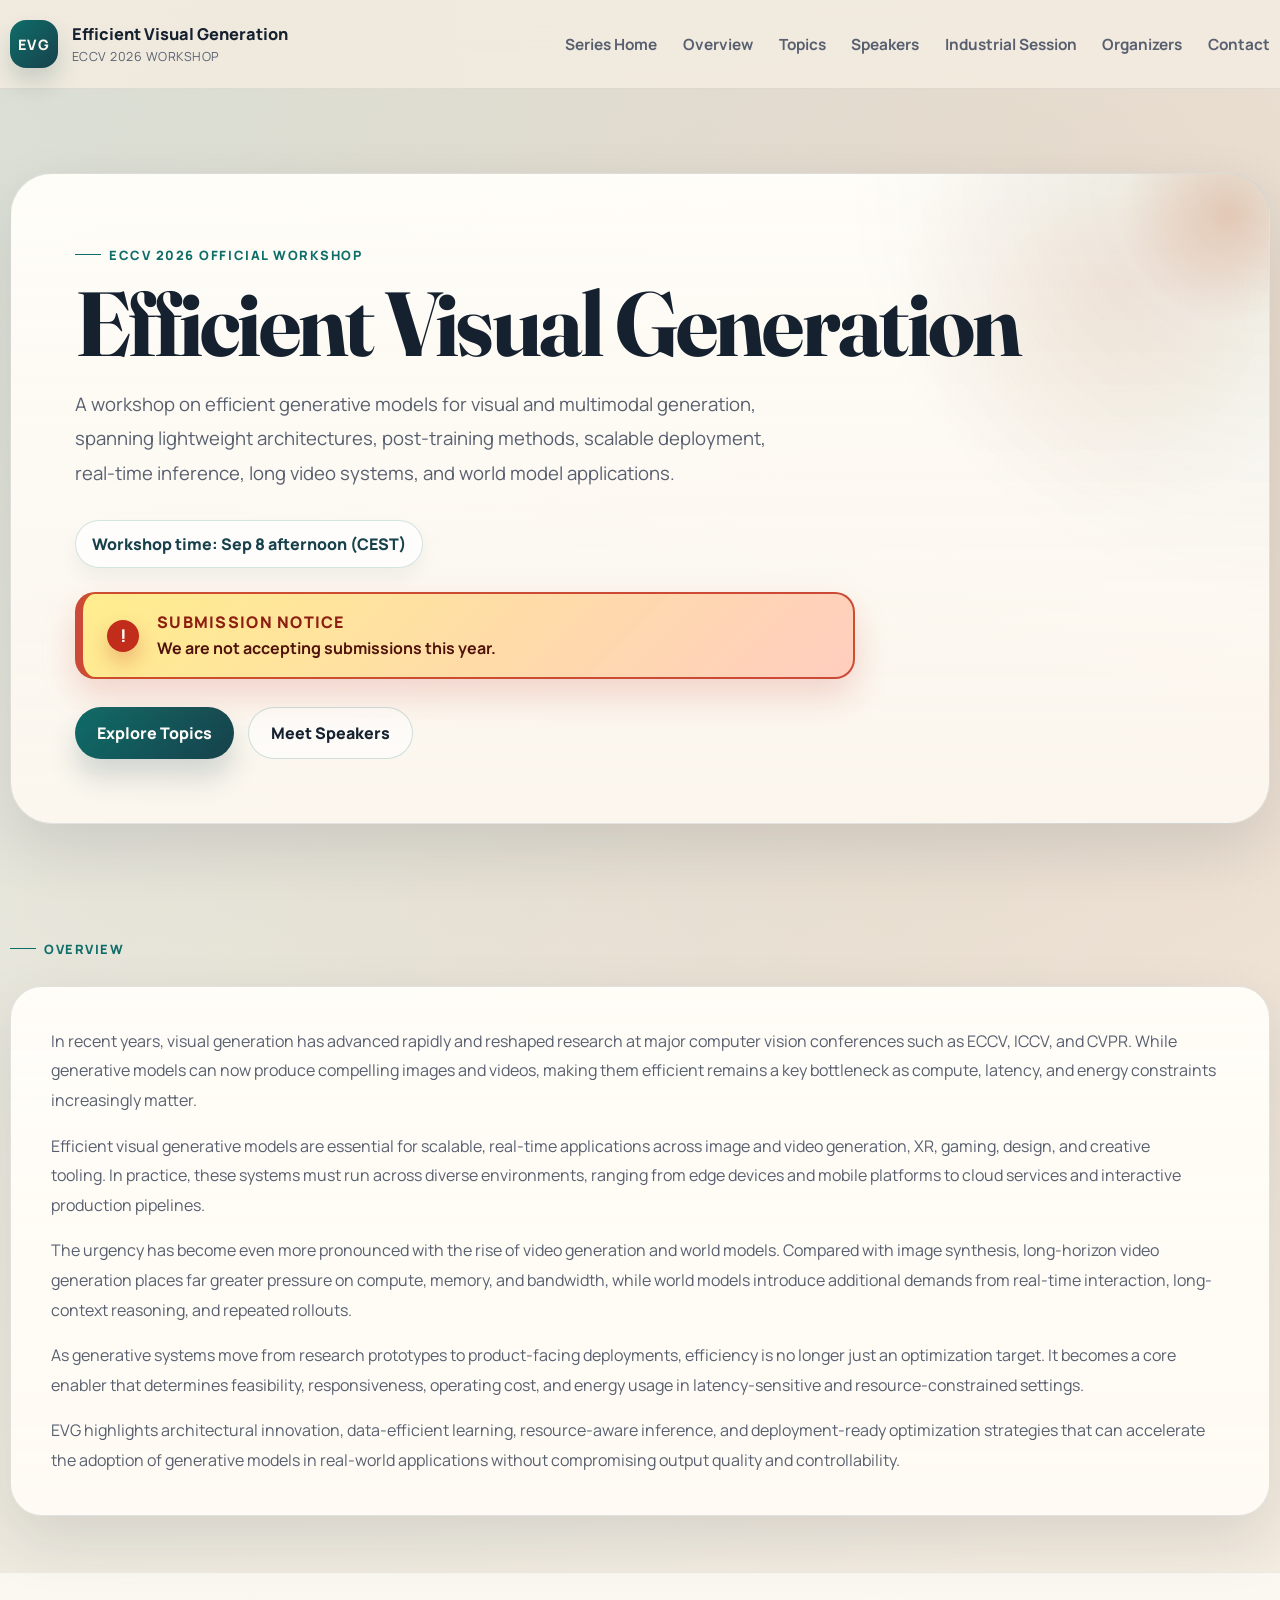
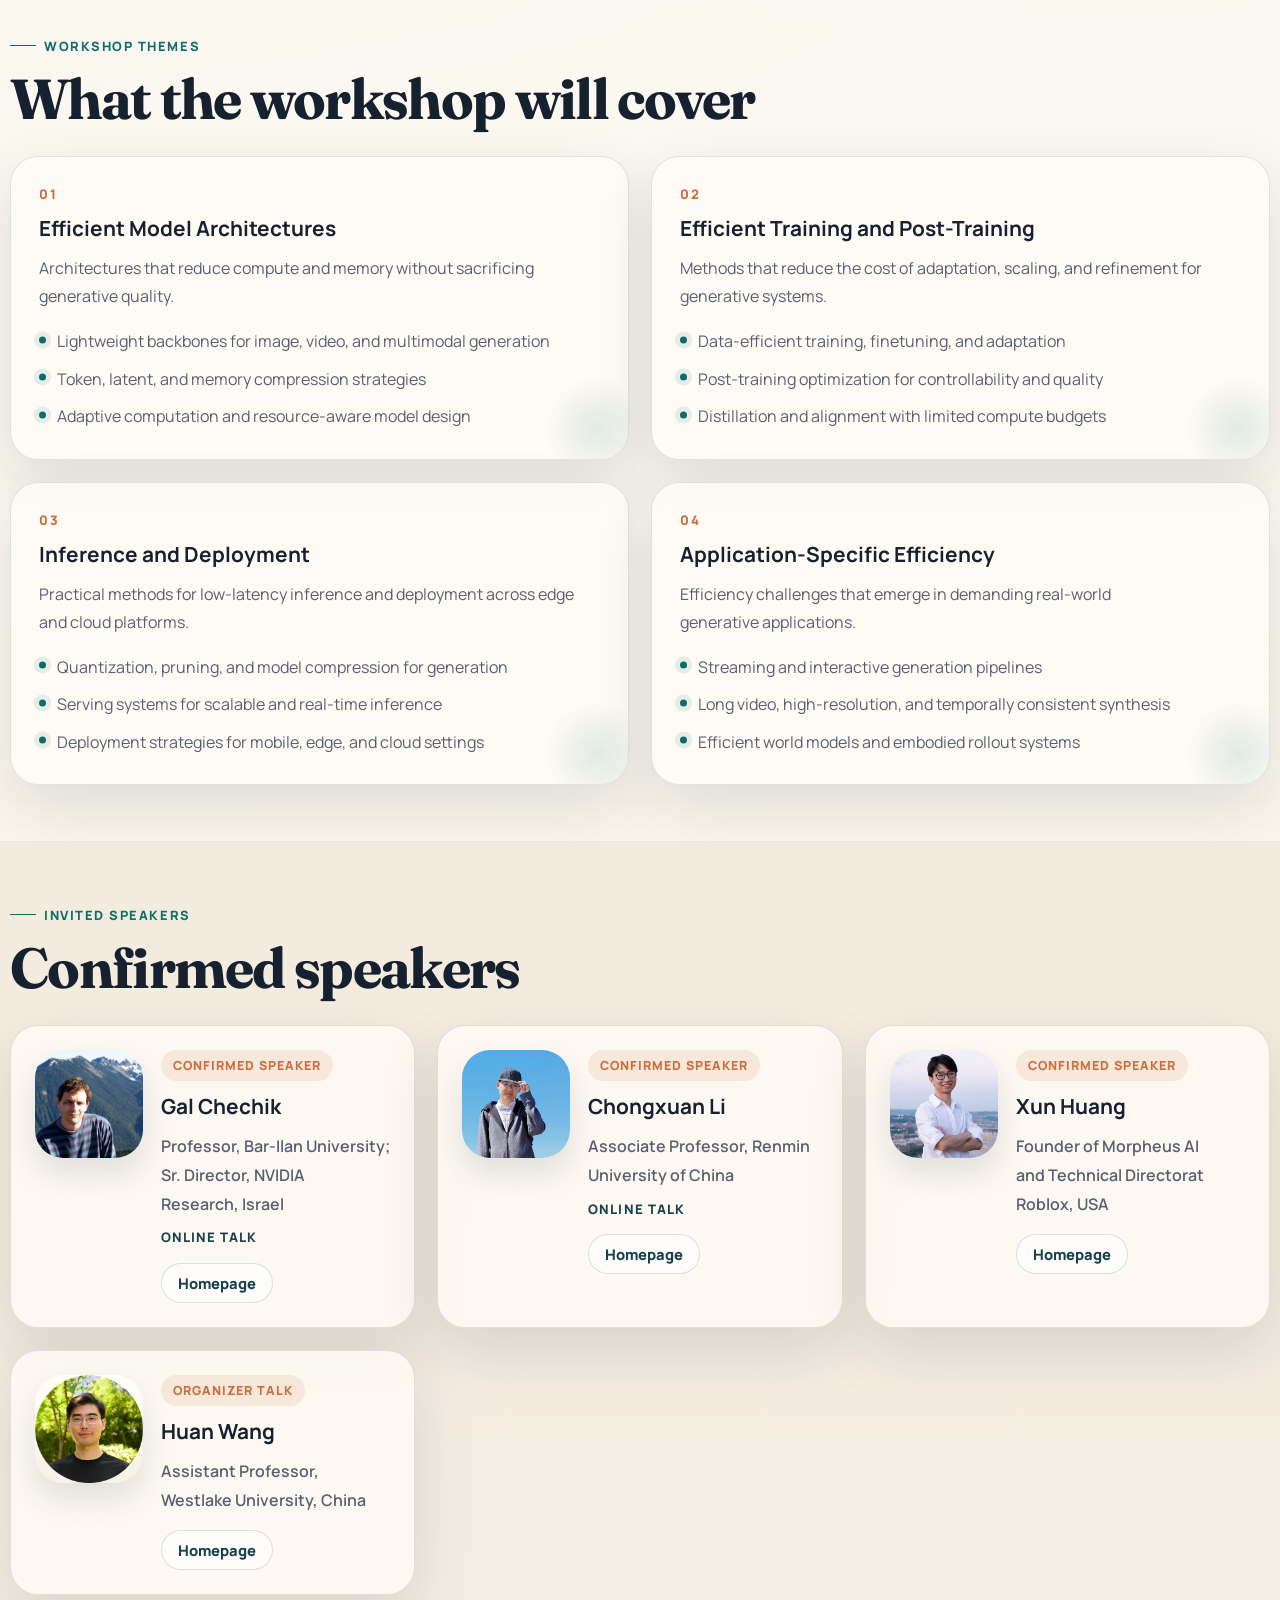
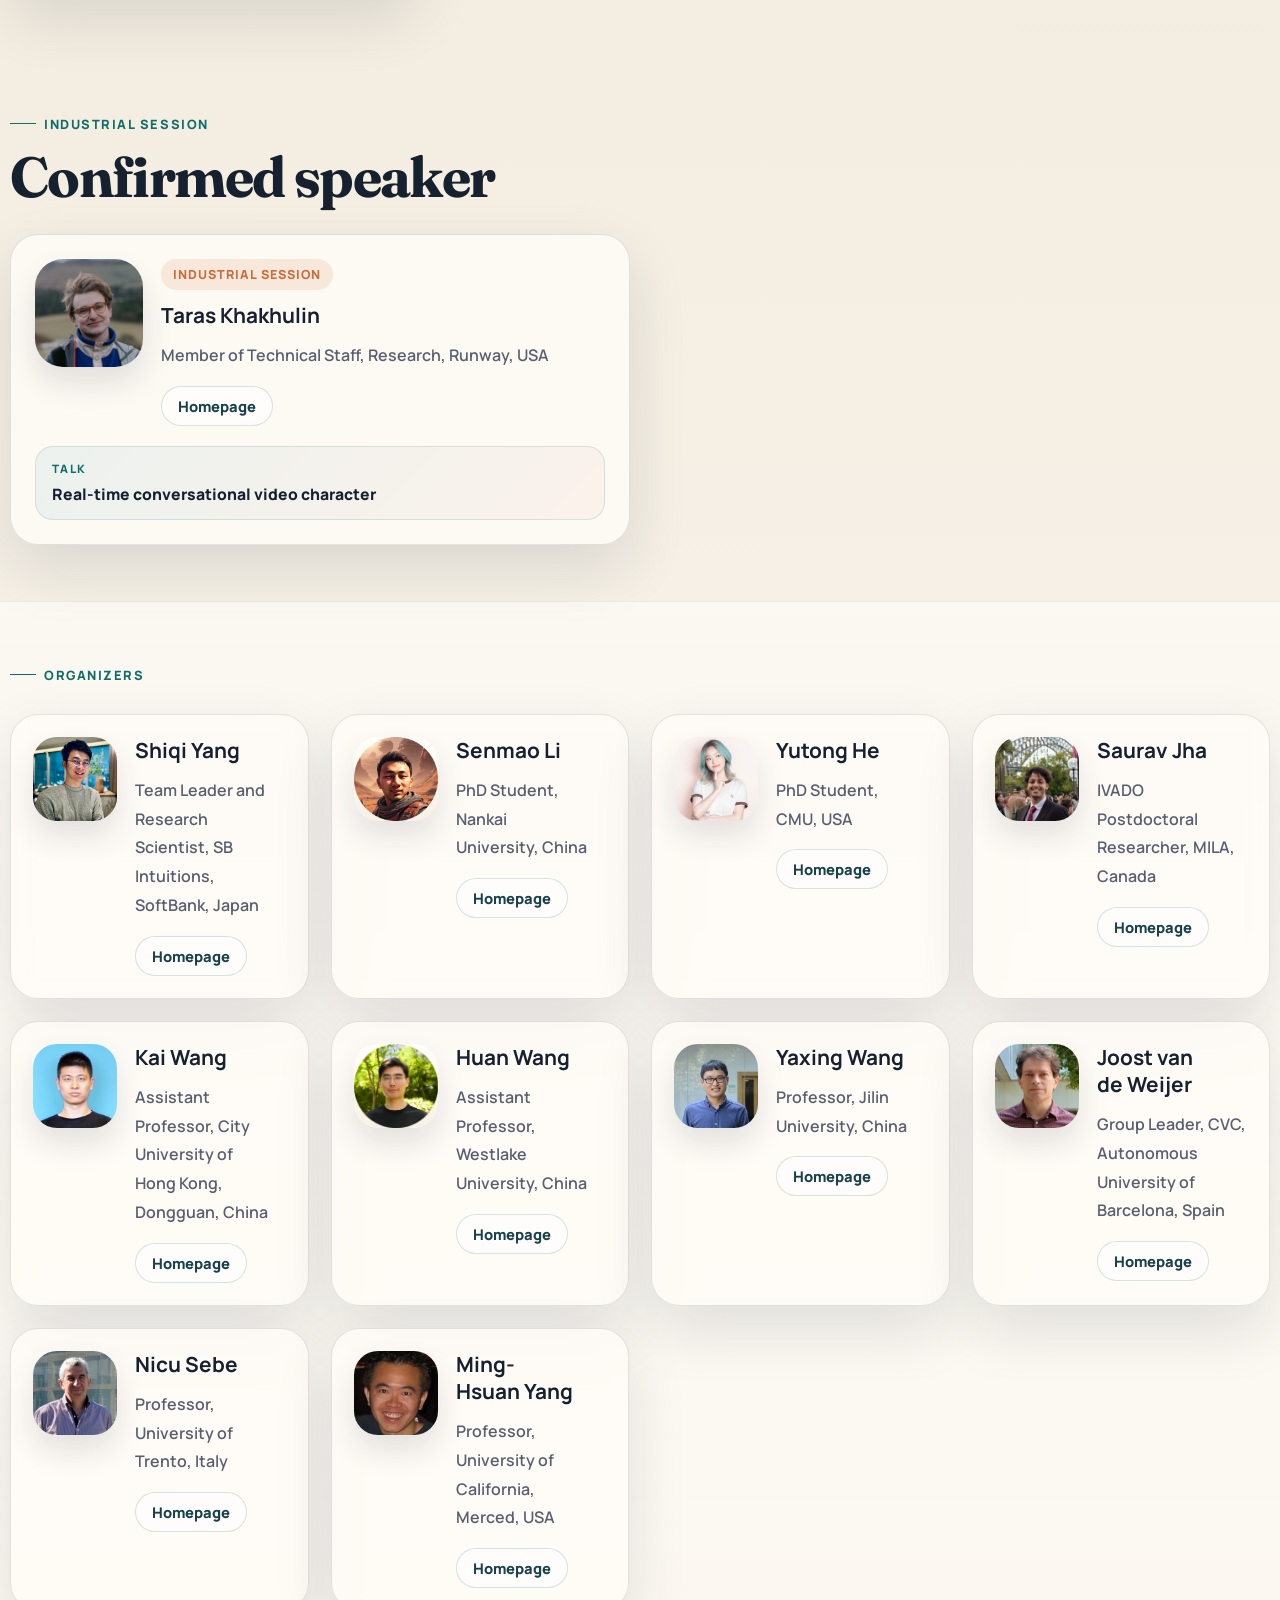
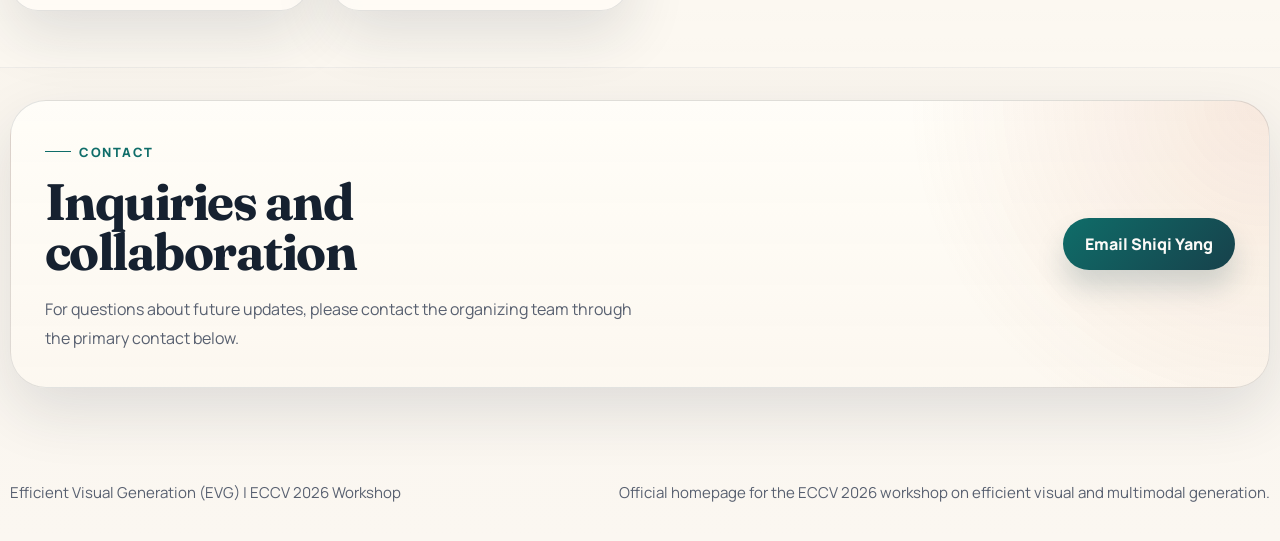
==== workshops/eccv2026.html @ ffdb2d04 "update" ====
<!DOCTYPE html>
<html lang="en">

<head>
    <meta charset="utf-8">
    <meta name="viewport" content="width=device-width, initial-scale=1">
    <title>Efficient Visual Generation | ECCV 2026 Workshop</title>
    <meta name="description"
        content="Efficient Visual Generation (EVG): the ECCV 2026 workshop on efficient generative models for visual and multimodal generation.">
    <meta name="keywords"
        content="ECCV 2026, Efficient Visual Generation, EVG, Generative Models, Multimodal Generation, Video Generation, World Models">

    <meta property="og:type" content="website">
    <meta property="og:title" content="Efficient Visual Generation | ECCV 2026 Workshop">
    <meta property="og:description"
        content="The ECCV 2026 workshop on efficient generative models for visual and multimodal generation.">
    <meta property="og:url" content="https://efficientvg.github.io/workshops/eccv2026.html">

    <meta name="twitter:card" content="summary_large_image">
    <meta name="twitter:title" content="Efficient Visual Generation | ECCV 2026 Workshop">
    <meta name="twitter:description"
        content="The ECCV 2026 workshop on efficient generative models for visual and multimodal generation.">

    <link rel="preconnect" href="https://fonts.googleapis.com">
    <link rel="preconnect" href="https://fonts.gstatic.com" crossorigin>
    <link
        href="https://fonts.googleapis.com/css2?family=Fraunces:opsz,wght@9..144,600;9..144,700&family=Manrope:wght@400;500;600;700;800&display=swap"
        rel="stylesheet">

    <link rel="icon" href="../assets/favicon.svg" type="image/svg+xml">
    <link rel="apple-touch-icon" href="../assets/favicon.svg">
    <link rel="stylesheet" href="../assets/css/style.css">
</head>

<body>
    <header class="site-header">
        <div class="wrapper site-header-inner">
            <a class="brand" href="../index.html" aria-label="Efficient Visual Generation series home">
                <span class="brand-mark">EVG</span>
                <span class="brand-copy">
                    <strong>Efficient Visual Generation</strong>
                    <small>ECCV 2026 Workshop</small>
                </span>
            </a>

            <nav class="site-nav" aria-label="Primary">
                <a href="../index.html">Series Home</a>
                <a href="#overview">Overview</a>
                <a href="#topics">Topics</a>
                <a href="#speakers">Speakers</a>
                <a href="#industrial-session">Industrial Session</a>
                <a href="#organizers">Organizers</a>
                <a href="#contact">Contact</a>
            </nav>
        </div>
    </header>

    <main id="top">
        <section class="hero">
            <div class="wrapper hero-grid hero-grid-single">
                <div class="hero-copy">
                    <p class="eyebrow">ECCV 2026 Official Workshop</p>
                    <h1>Efficient Visual Generation</h1>
                    <p class="hero-lede">
                        <span class="hero-lede-line">A workshop on efficient generative models for visual and multimodal
                            generation,</span>
                        <span class="hero-lede-line">spanning lightweight architectures, post-training methods, scalable
                            deployment,</span>
                        <span class="hero-lede-line">real-time inference, long video systems, and world model
                            applications.</span>
                    </p>

                    <ul class="hero-tags" aria-label="Workshop details">
                        <li>Workshop time: <time datetime="2026-09-08">Sep 8 afternoon</time> (CEST)</li>
                    </ul>

                    <div class="submission-notice" role="note"
                        aria-label="Submission notice: We are not accepting submissions this year">
                        <span class="submission-notice-label">Submission Notice</span>
                        <strong>We are not accepting submissions this year.</strong>
                    </div>

                    <div class="hero-actions">
                        <a class="button button-primary" href="#topics">Explore Topics</a>
                        <a class="button button-secondary" href="#speakers">Meet Speakers</a>
                    </div>


                </div>
            </div>
        </section>

        <section class="section" id="overview">
            <div class="wrapper">
                <div class="section-intro">
                    <p class="eyebrow">Overview</p>

                </div>

                <div class="overview-grid overview-grid-single">
                    <article class="panel">
                        <p>
                            In recent years, visual generation has advanced rapidly and reshaped research at major
                            computer vision conferences such as ECCV, ICCV, and CVPR. While generative models can now
                            produce compelling images and videos, making them efficient remains a key bottleneck as
                            compute, latency, and energy constraints increasingly matter.
                        </p>
                        <p>
                            Efficient visual generative models are essential for scalable, real-time applications
                            across image and video generation, XR, gaming, design, and creative tooling. In practice,
                            these systems must run across diverse environments, ranging from edge devices and mobile
                            platforms to cloud services and interactive production pipelines.
                        </p>
                        <p>
                            The urgency has become even more pronounced with the rise of video generation and world
                            models. Compared with image synthesis, long-horizon video generation places far greater
                            pressure on compute, memory, and bandwidth, while world models introduce additional demands
                            from real-time interaction, long-context reasoning, and repeated rollouts.
                        </p>
                        <p>
                            As generative systems move from research prototypes to product-facing deployments,
                            efficiency is no longer just an optimization target. It becomes a core enabler that
                            determines feasibility, responsiveness, operating cost, and energy usage in
                            latency-sensitive
                            and resource-constrained settings.
                        </p>
                        <p>
                            EVG highlights architectural innovation, data-efficient learning, resource-aware inference,
                            and deployment-ready optimization strategies that can accelerate the adoption of generative
                            models in real-world applications without compromising output quality and controllability.
                        </p>
                    </article>
                </div>
            </div>
        </section>

        <section class="section section-muted" id="topics">
            <div class="wrapper">
                <div class="section-intro">
                    <p class="eyebrow">Workshop Themes</p>
                    <h2>What the workshop will cover</h2>

                </div>

                <div class="topics-grid">
                    <article class="topic-card">
                        <p class="topic-number">01</p>
                        <h3>Efficient Model Architectures</h3>
                        <p class="topic-summary">
                            Architectures that reduce compute and memory without sacrificing generative quality.
                        </p>
                        <ul class="topic-list">
                            <li>Lightweight backbones for image, video, and multimodal generation</li>
                            <li>Token, latent, and memory compression strategies</li>
                            <li>Adaptive computation and resource-aware model design</li>
                        </ul>
                    </article>

                    <article class="topic-card">
                        <p class="topic-number">02</p>
                        <h3>Efficient Training and Post-Training</h3>
                        <p class="topic-summary">
                            Methods that reduce the cost of adaptation, scaling, and refinement for generative systems.
                        </p>
                        <ul class="topic-list">
                            <li>Data-efficient training, finetuning, and adaptation</li>
                            <li>Post-training optimization for controllability and quality</li>
                            <li>Distillation and alignment with limited compute budgets</li>
                        </ul>
                    </article>

                    <article class="topic-card">
                        <p class="topic-number">03</p>
                        <h3>Inference and Deployment</h3>
                        <p class="topic-summary">
                            Practical methods for low-latency inference and deployment across edge and cloud platforms.
                        </p>
                        <ul class="topic-list">
                            <li>Quantization, pruning, and model compression for generation</li>
                            <li>Serving systems for scalable and real-time inference</li>
                            <li>Deployment strategies for mobile, edge, and cloud settings</li>
                        </ul>
                    </article>

                    <article class="topic-card">
                        <p class="topic-number">04</p>
                        <h3>Application-Specific Efficiency</h3>
                        <p class="topic-summary">
                            Efficiency challenges that emerge in demanding real-world generative applications.
                        </p>
                        <ul class="topic-list">
                            <li>Streaming and interactive generation pipelines</li>
                            <li>Long video, high-resolution, and temporally consistent synthesis</li>
                            <li>Efficient world models and embodied rollout systems</li>
                        </ul>
                    </article>
                </div>
            </div>
        </section>

        <section class="section" id="speakers">
            <div class="wrapper">
                <div class="section-intro">
                    <p class="eyebrow">Invited Speakers</p>
                    <h2>Confirmed speakers</h2>

                </div>

                <div class="people-grid speaker-grid">
                    <article class="person-card">
                        <a class="person-media" href="https://chechiklab.biu.ac.il/~gal/" target="_blank"
                            rel="noreferrer" aria-label="Gal Chechik homepage">
                            <img class="person-photo" src="../assets/people/gal.jpg" alt="Portrait of Gal Chechik"
                                loading="lazy">
                        </a>
                        <div class="person-copy">
                            <span class="person-status">Confirmed Speaker</span>
                            <h3><a class="person-name-link" href="https://chechiklab.biu.ac.il/~gal/" target="_blank"
                                    rel="noreferrer">Gal Chechik</a></h3>
                            <p class="person-role">Professor, Bar-Ilan University; Sr. Director, NVIDIA Research, Israel
                            </p>
                            <p class="person-format-note">Online Talk</p>
                            <div class="person-actions">
                                <a class="person-link" href="https://chechiklab.biu.ac.il/~gal/" target="_blank"
                                    rel="noreferrer">Homepage</a>
                            </div>
                        </div>
                    </article>

                    <article class="person-card">
                        <a class="person-media" href="https://zhenxuan00.github.io/" target="_blank" rel="noreferrer"
                            aria-label="Chongxuan Li homepage">
                            <img class="person-photo" src="../assets/people/chongxuan.png" alt="Portrait of Chongxuan Li"
                                loading="lazy">
                        </a>
                        <div class="person-copy">
                            <span class="person-status">Confirmed Speaker</span>
                            <h3><a class="person-name-link" href="https://zhenxuan00.github.io/" target="_blank"
                                    rel="noreferrer">Chongxuan Li</a></h3>
                            <p class="person-role">Associate Professor, Renmin University of China</p>
                            <p class="person-format-note">Online Talk</p>
                            <div class="person-actions">
                                <a class="person-link" href="https://zhenxuan00.github.io/" target="_blank"
                                    rel="noreferrer">Homepage</a>
                            </div>
                        </div>
                    </article>

                    <article class="person-card">
                        <a class="person-media" href="https://www.xunhuang.me/" target="_blank" rel="noreferrer"
                            aria-label="Xun Huang homepage">
                            <img class="person-photo" src="../assets/people/xun.jpg" alt="Portrait of Xun Huang"
                                loading="lazy">
                        </a>
                        <div class="person-copy">
                            <span class="person-status">Confirmed Speaker</span>
                            <h3><a class="person-name-link" href="https://www.xunhuang.me/" target="_blank"
                                    rel="noreferrer">Xun Huang</a></h3>
                            <p class="person-role">Founder of Morpheus AI and Technical Directorat Roblox, USA</p>
                            <div class="person-actions">
                                <a class="person-link" href="https://www.xunhuang.me/" target="_blank"
                                    rel="noreferrer">Homepage</a>
                            </div>
                        </div>
                    </article>

                    <article class="person-card">
                        <a class="person-media" href="https://huanwang.tech/" target="_blank" rel="noreferrer"
                            aria-label="Huan Wang homepage">
                            <img class="person-photo" src="../assets/people/huan.png" alt="Portrait of Huan Wang"
                                loading="lazy">
                        </a>
                        <div class="person-copy">
                            <span class="person-status">Organizer Talk</span>
                            <h3><a class="person-name-link" href="https://huanwang.tech/" target="_blank"
                                    rel="noreferrer">Huan Wang</a></h3>
                            <p class="person-role">Assistant Professor, Westlake University, China</p>
                            <div class="person-actions">
                                <a class="person-link" href="https://huanwang.tech/" target="_blank"
                                    rel="noreferrer">Homepage</a>
                            </div>
                        </div>
                    </article>
                </div>
            </div>
        </section>

        <section class="section" id="industrial-session">
            <div class="wrapper">
                <div class="section-intro">
                    <p class="eyebrow">Industrial Session</p>
                    <h2>Confirmed speaker</h2>
                </div>

                <div class="people-grid speaker-grid industrial-grid">
                    <article class="person-card">
                        <a class="person-media" href="https://khakhulin.github.io/" target="_blank" rel="noreferrer"
                            aria-label="Taras Khakhulin homepage">
                            <img class="person-photo" src="../assets/people/TarasKhakhulin.jpeg"
                                alt="Portrait of Taras Khakhulin" loading="lazy">
                        </a>
                        <div class="person-copy">
                            <span class="person-status">Industrial Session</span>
                            <h3><a class="person-name-link" href="https://khakhulin.github.io/" target="_blank"
                                    rel="noreferrer">Taras Khakhulin</a></h3>
                            <p class="person-role">Member of Technical Staff, Research, Runway, USA</p>
                            <div class="person-actions">
                                <a class="person-link" href="https://khakhulin.github.io/" target="_blank"
                                    rel="noreferrer">Homepage</a>
                            </div>
                        </div>
                        <p class="person-talk">
                            <span>Talk</span>
                            Real-time conversational video character
                        </p>
                    </article>
                </div>
            </div>
        </section>

        <section class="section section-muted" id="organizers">
            <div class="wrapper">
                <div class="section-intro">
                    <p class="eyebrow">Organizers</p>

                </div>

                <div class="people-grid organizers-grid">
                    <article class="person-card person-card-compact">
                        <a class="person-media" href="https://albert0147.github.io/" target="_blank" rel="noreferrer"
                            aria-label="Shiqi Yang homepage">
                            <img class="person-photo" src="../assets/people/shiqi.jpg" alt="Portrait of Shiqi Yang"
                                loading="lazy">
                        </a>
                        <div class="person-copy">
                            <h3><a class="person-name-link" href="https://albert0147.github.io/" target="_blank"
                                    rel="noreferrer">Shiqi Yang</a></h3>
                            <p class="person-role">Team Leader and Research Scientist, SB Intuitions, SoftBank, Japan
                            </p>
                            <div class="person-actions">
                                <a class="person-link" href="https://albert0147.github.io/" target="_blank"
                                    rel="noreferrer">Homepage</a>
                            </div>
                        </div>
                    </article>

                    <article class="person-card person-card-compact">
                        <a class="person-media" href="https://sen-mao.github.io/" target="_blank" rel="noreferrer"
                            aria-label="Senmao Li homepage">
                            <img class="person-photo" src="../assets/people/senmao.png" alt="Portrait of Senmao Li"
                                loading="lazy">
                        </a>
                        <div class="person-copy">
                            <h3><a class="person-name-link" href="https://sen-mao.github.io/" target="_blank"
                                    rel="noreferrer">Senmao Li</a></h3>
                            <p class="person-role">PhD Student, Nankai University, China</p>
                            <div class="person-actions">
                                <a class="person-link" href="https://sen-mao.github.io/" target="_blank"
                                    rel="noreferrer">Homepage</a>
                            </div>
                        </div>
                    </article>

                    <article class="person-card person-card-compact">
                        <a class="person-media" href="https://kellyyutonghe.github.io/" target="_blank" rel="noreferrer"
                            aria-label="Yutong He homepage">
                            <img class="person-photo" src="../assets/people/yutong.jpg" alt="Portrait of Yutong He"
                                loading="lazy">
                        </a>
                        <div class="person-copy">
                            <h3><a class="person-name-link" href="https://kellyyutonghe.github.io/" target="_blank"
                                    rel="noreferrer">Yutong He</a></h3>
                            <p class="person-role">PhD Student, CMU, USA</p>
                            <div class="person-actions">
                                <a class="person-link" href="https://kellyyutonghe.github.io/" target="_blank"
                                    rel="noreferrer">Homepage</a>
                            </div>
                        </div>
                    </article>

                    <article class="person-card person-card-compact">
                        <a class="person-media" href="https://sauravjha.com.np/" target="_blank" rel="noreferrer"
                            aria-label="Saurav Jha homepage">
                            <img class="person-photo" src="../assets/people/saurav.jpg" alt="Portrait of Saurav Jha"
                                loading="lazy">
                        </a>
                        <div class="person-copy">
                            <h3><a class="person-name-link" href="https://sauravjha.com.np/" target="_blank"
                                    rel="noreferrer">Saurav Jha</a></h3>
                            <p class="person-role">IVADO Postdoctoral Researcher, MILA, Canada</p>
                            <div class="person-actions">
                                <a class="person-link" href="https://sauravjha.com.np/" target="_blank"
                                    rel="noreferrer">Homepage</a>
                            </div>
                        </div>
                    </article>

                    <article class="person-card person-card-compact">
                        <a class="person-media" href="https://wangkai930418.github.io/" target="_blank" rel="noreferrer"
                            aria-label="Kai Wang homepage">
                            <img class="person-photo" src="../assets/people/kai.jpg" alt="Portrait of Kai Wang"
                                loading="lazy">
                        </a>
                        <div class="person-copy">
                            <h3><a class="person-name-link" href="https://wangkai930418.github.io/" target="_blank"
                                    rel="noreferrer">Kai Wang</a></h3>
                            <p class="person-role">Assistant Professor, City University of Hong Kong, Dongguan, China
                            </p>
                            <div class="person-actions">
                                <a class="person-link" href="https://wangkai930418.github.io/" target="_blank"
                                    rel="noreferrer">Homepage</a>
                            </div>
                        </div>
                    </article>

                    <article class="person-card person-card-compact">
                        <a class="person-media" href="https://huanwang.tech/" target="_blank" rel="noreferrer"
                            aria-label="Huan Wang homepage">
                            <img class="person-photo" src="../assets/people/huan.png" alt="Portrait of Huan Wang"
                                loading="lazy">
                        </a>
                        <div class="person-copy">
                            <h3><a class="person-name-link" href="https://huanwang.tech/" target="_blank"
                                    rel="noreferrer">Huan Wang</a></h3>
                            <p class="person-role">Assistant Professor, Westlake University, China</p>
                            <div class="person-actions">
                                <a class="person-link" href="https://huanwang.tech/" target="_blank"
                                    rel="noreferrer">Homepage</a>
                            </div>
                        </div>
                    </article>

                    <article class="person-card person-card-compact">
                        <a class="person-media" href="https://yaxingwang.github.io/" target="_blank" rel="noreferrer"
                            aria-label="Yaxing Wang homepage">
                            <img class="person-photo" src="../assets/people/yaxing.jpg" alt="Portrait of Yaxing Wang"
                                loading="lazy">
                        </a>
                        <div class="person-copy">
                            <h3><a class="person-name-link" href="https://yaxingwang.github.io/" target="_blank"
                                    rel="noreferrer">Yaxing Wang</a></h3>
                            <p class="person-role">Professor, Jilin University, China</p>
                            <div class="person-actions">
                                <a class="person-link" href="https://yaxingwang.github.io/" target="_blank"
                                    rel="noreferrer">Homepage</a>
                            </div>
                        </div>
                    </article>

                    <article class="person-card person-card-compact">
                        <a class="person-media" href="http://lamp.cvc.uab.es/" target="_blank" rel="noreferrer"
                            aria-label="Joost van de Weijer homepage">
                            <img class="person-photo" src="../assets/people/joost.png"
                                alt="Portrait of Joost van de Weijer" loading="lazy">
                        </a>
                        <div class="person-copy">
                            <h3><a class="person-name-link" href="http://lamp.cvc.uab.es/" target="_blank"
                                    rel="noreferrer">Joost van de Weijer</a></h3>
                            <p class="person-role">Group Leader, CVC, Autonomous University of Barcelona, Spain</p>
                            <div class="person-actions">
                                <a class="person-link" href="http://lamp.cvc.uab.es/" target="_blank"
                                    rel="noreferrer">Homepage</a>
                            </div>
                        </div>
                    </article>

                    <article class="person-card person-card-compact">
                        <a class="person-media" href="https://disi.unitn.it/~sebe/" target="_blank" rel="noreferrer"
                            aria-label="Nicu Sebe homepage">
                            <img class="person-photo" src="../assets/people/nicu.png" alt="Portrait of Nicu Sebe"
                                loading="lazy">
                        </a>
                        <div class="person-copy">
                            <h3><a class="person-name-link" href="https://disi.unitn.it/~sebe/" target="_blank"
                                    rel="noreferrer">Nicu Sebe</a></h3>
                            <p class="person-role">Professor, University of Trento, Italy</p>
                            <div class="person-actions">
                                <a class="person-link" href="https://disi.unitn.it/~sebe/" target="_blank"
                                    rel="noreferrer">Homepage</a>
                            </div>
                        </div>
                    </article>

                    <article class="person-card person-card-compact">
                        <a class="person-media" href="https://faculty.ucmerced.edu/mhyang/" target="_blank"
                            rel="noreferrer" aria-label="Ming-Hsuan Yang homepage">
                            <img class="person-photo" src="../assets/people/minghsuan.jpg"
                                alt="Portrait of Ming-Hsuan Yang" loading="lazy">
                        </a>
                        <div class="person-copy">
                            <h3><a class="person-name-link" href="https://faculty.ucmerced.edu/mhyang/" target="_blank"
                                    rel="noreferrer">Ming-Hsuan Yang</a></h3>
                            <p class="person-role">Professor, University of California, Merced, USA</p>
                            <div class="person-actions">
                                <a class="person-link" href="https://faculty.ucmerced.edu/mhyang/" target="_blank"
                                    rel="noreferrer">Homepage</a>
                            </div>
                        </div>
                    </article>
                </div>
            </div>
        </section>

        <section class="section section-compact" id="contact">
            <div class="wrapper">
                <div class="contact-card">
                    <div class="contact-copy">
                        <p class="eyebrow">Contact</p>
                        <h2>Inquiries and collaboration</h2>
                        <p>
                            For questions about future updates, please contact the
                            organizing team through the primary contact below.
                        </p>
                    </div>
                    <a class="button button-primary" href="mailto:shiqi.yang147.jp@gmail.com">Email Shiqi Yang</a>
                </div>
            </div>
        </section>
    </main>

    <footer class="site-footer">
        <div class="wrapper footer-inner">
            <p>Efficient Visual Generation (EVG) | ECCV 2026 Workshop</p>
            <p>Official homepage for the ECCV 2026 workshop on efficient visual and multimodal generation.</p>
        </div>
    </footer>
</body>

</html>
---- assets/css/style.css ----
:root {
  --bg: #f4ede1;
  --bg-strong: #fff9f0;
  --surface: rgba(255, 252, 247, 0.8);
  --surface-strong: #fffdf8;
  --ink: #162130;
  --muted: #586070;
  --line: rgba(22, 33, 48, 0.12);
  --teal: #0f6d69;
  --teal-deep: #17414b;
  --warm: #c96d3c;
  --warm-soft: rgba(201, 109, 60, 0.12);
  --shadow: 0 24px 60px rgba(23, 45, 58, 0.12);
  --radius-lg: 28px;
  --radius-md: 20px;
  --radius-sm: 14px;
  --wrapper: min(1460px, calc(100vw - 20px));
}

* {
  box-sizing: border-box;
}

html {
  scroll-behavior: smooth;
}

body {
  margin: 0;
  color: var(--ink);
  font-family: "Manrope", sans-serif;
  background:
    radial-gradient(circle at top left, rgba(15, 109, 105, 0.12), transparent 34%),
    radial-gradient(circle at 85% 8%, rgba(201, 109, 60, 0.14), transparent 24%),
    linear-gradient(180deg, #f6efe5 0%, #f2ebde 52%, #fbf7f1 100%);
}

img {
  max-width: 100%;
  display: block;
}

a {
  color: inherit;
  text-decoration: none;
}

p,
h1,
h2,
h3 {
  margin: 0;
}

ul {
  margin: 0;
  padding: 0;
  list-style: none;
}

.wrapper {
  width: var(--wrapper);
  margin: 0 auto;
}

.site-header {
  position: sticky;
  top: 0;
  z-index: 20;
  backdrop-filter: blur(18px);
  background: rgba(244, 237, 225, 0.82);
  border-bottom: 1px solid rgba(22, 33, 48, 0.08);
}

.site-header-inner {
  display: flex;
  align-items: center;
  justify-content: space-between;
  gap: 28px;
  min-height: 88px;
}

.brand {
  display: inline-flex;
  align-items: center;
  gap: 14px;
  min-width: 0;
}

.brand-mark {
  display: inline-grid;
  place-items: center;
  width: 48px;
  height: 48px;
  border-radius: 16px;
  background: linear-gradient(135deg, var(--teal) 0%, var(--teal-deep) 100%);
  color: #fbf8f2;
  font-weight: 800;
  letter-spacing: 0.08em;
  font-size: 0.9rem;
  box-shadow: 0 14px 24px rgba(23, 65, 75, 0.18);
}

.brand-copy {
  display: flex;
  flex-direction: column;
  gap: 3px;
}

.brand-copy strong {
  font-size: 1.02rem;
  font-weight: 800;
  white-space: nowrap;
}

.brand-copy small {
  color: var(--muted);
  font-size: 0.78rem;
  letter-spacing: 0.04em;
  text-transform: uppercase;
}

.site-nav {
  display: flex;
  align-items: center;
  gap: clamp(16px, 2vw, 34px);
  flex-wrap: wrap;
  justify-content: flex-end;
}

.site-nav a {
  position: relative;
  color: var(--muted);
  font-weight: 700;
  font-size: 0.96rem;
}

.site-nav a::after {
  content: "";
  position: absolute;
  left: 0;
  bottom: -6px;
  width: 100%;
  height: 2px;
  border-radius: 999px;
  background: var(--teal);
  transform: scaleX(0);
  transform-origin: left center;
  transition: transform 180ms ease;
}

.site-nav a:hover,
.site-nav a:focus-visible {
  color: var(--ink);
}

.site-nav a:hover::after,
.site-nav a:focus-visible::after {
  transform: scaleX(1);
}

.hero {
  padding: 84px 0 52px;
}

.hero-grid {
  display: grid;
  grid-template-columns: minmax(0, 1.35fr) minmax(300px, 0.9fr);
  gap: 32px;
  align-items: stretch;
}

.hero-grid-single {
  grid-template-columns: 1fr;
}

.hero-copy,
.panel,
.topic-card,
.person-card,
.contact-card {
  border: 1px solid var(--line);
  box-shadow: var(--shadow);
}

.hero-copy {
  position: relative;
  overflow: hidden;
  padding: clamp(36px, 5vw, 64px);
  border-radius: 42px;
  background:
    radial-gradient(circle at top right, rgba(15, 109, 105, 0.08), transparent 30%),
    radial-gradient(circle at 88% 18%, rgba(201, 109, 60, 0.14), transparent 18%),
    linear-gradient(180deg, rgba(255, 253, 248, 0.98), rgba(253, 248, 240, 0.9));
}

.hero-copy::before {
  content: "";
  position: absolute;
  right: -70px;
  top: -70px;
  width: 220px;
  height: 220px;
  border-radius: 999px;
  background: radial-gradient(circle, rgba(201, 109, 60, 0.28), transparent 70%);
  pointer-events: none;
}

.eyebrow,
.panel-label {
  display: inline-flex;
  align-items: center;
  gap: 8px;
  font-size: 0.8rem;
  font-weight: 800;
  letter-spacing: 0.12em;
  text-transform: uppercase;
  color: var(--teal);
}

.eyebrow::before,
.panel-label::before {
  content: "";
  width: 26px;
  height: 1px;
  background: currentColor;
}

.hero h1,
.section-intro h2,
.contact-copy h2 {
  font-family: "Fraunces", serif;
  font-optical-sizing: auto;
  line-height: 0.98;
  letter-spacing: -0.03em;
}

.hero h1 {
  max-width: none;
  margin-top: 18px;
  font-size: clamp(3.7rem, 7.1vw, 6.3rem);
  line-height: 0.92;
  white-space: nowrap;
}

.hero-lede {
  max-width: 68ch;
  margin-top: 22px;
  color: var(--muted);
  font-size: 1.16rem;
  line-height: 1.85;
}

.hero-lede-line {
  display: block;
}

.submission-notice {
  position: relative;
  display: grid;
  gap: 4px;
  max-width: 780px;
  margin-top: 24px;
  padding: 18px 24px 18px 74px;
  border: 2px solid rgba(193, 45, 26, 0.82);
  border-left-width: 8px;
  border-radius: 20px;
  background:
    linear-gradient(135deg, rgba(255, 237, 141, 0.98), rgba(255, 204, 191, 0.95)),
    #fff0b8;
  color: #50120c;
  box-shadow: 0 16px 34px rgba(193, 45, 26, 0.18);
}

.submission-notice::before {
  content: "!";
  position: absolute;
  left: 24px;
  top: 50%;
  display: grid;
  place-items: center;
  width: 32px;
  height: 32px;
  border-radius: 999px;
  background: #c12d1a;
  color: #fffdf8;
  font-size: 1.1rem;
  font-weight: 900;
  line-height: 1;
  transform: translateY(-50%);
  box-shadow: 0 10px 20px rgba(193, 45, 26, 0.28);
}

.submission-notice-label {
  color: #8d1f12;
  font-size: 1rem;
  font-weight: 900;
  letter-spacing: 0.08em;
  line-height: 1.35;
  text-transform: uppercase;
}

.submission-notice strong {
  font-size: 1rem;
  line-height: 1.35;
  text-wrap: balance;
}

.hero-actions {
  display: flex;
  flex-wrap: wrap;
  gap: 14px;
  margin-top: 28px;
}

.button {
  display: inline-flex;
  align-items: center;
  justify-content: center;
  min-height: 52px;
  padding: 0 22px;
  border-radius: 999px;
  font-weight: 800;
  transition: transform 180ms ease, box-shadow 180ms ease, background 180ms ease, color 180ms ease;
}

.button:hover,
.button:focus-visible {
  transform: translateY(-2px);
}

.button-primary {
  background: linear-gradient(135deg, var(--teal) 0%, var(--teal-deep) 100%);
  color: #fbfaf7;
  box-shadow: 0 18px 28px rgba(23, 65, 75, 0.18);
}

.button-secondary {
  border: 1px solid rgba(15, 109, 105, 0.2);
  background: rgba(255, 255, 255, 0.55);
  color: var(--ink);
}

.hero-tags {
  display: flex;
  flex-wrap: wrap;
  gap: 12px;
  margin-top: 30px;
}

.hero-tags li,
.key-points span {
  padding: 12px 16px;
  border-radius: 999px;
  border: 1px solid rgba(15, 109, 105, 0.18);
  background: rgba(255, 255, 255, 0.7);
  color: var(--teal-deep);
  font-weight: 700;
  font-size: 0.92rem;
  box-shadow: 0 10px 18px rgba(23, 45, 58, 0.05);
}

.hero-tags li {
  font-size: 1rem;
  font-weight: 800;
}

.section {
  padding: 56px 0;
}

.section-muted {
  background:
    linear-gradient(180deg, rgba(255, 255, 255, 0.28), rgba(255, 255, 255, 0.14)),
    rgba(253, 248, 241, 0.74);
  border-top: 1px solid rgba(22, 33, 48, 0.06);
  border-bottom: 1px solid rgba(22, 33, 48, 0.06);
}

.section-compact {
  padding-top: 32px;
  padding-bottom: 72px;
}

.section-intro {
  max-width: 980px;
}

.section-intro h2 {
  margin-top: 16px;
  max-width: none;
  font-size: clamp(2.45rem, 4.4vw, 4.6rem);
  text-wrap: nowrap;
}

.contact-copy h2 {
  margin-top: 16px;
  max-width: 16ch;
  font-size: clamp(2.2rem, 4vw, 3.5rem);
  text-wrap: balance;
}

#overview .section-intro h2 {
  max-width: none;
  font-size: clamp(2.3rem, 3.8vw, 4.1rem);
  line-height: 1.02;
}

#overview .section-intro {
  max-width: 1120px;
}

.section-copy {
  margin-top: 18px;
  max-width: 76ch;
  color: var(--muted);
  line-height: 1.8;
  text-wrap: pretty;
}

.overview-grid {
  display: grid;
  grid-template-columns: minmax(0, 1.25fr) minmax(280px, 0.75fr);
  gap: 24px;
  margin-top: 28px;
}

.overview-grid-single {
  grid-template-columns: 1fr;
}

.panel {
  padding: clamp(28px, 3.2vw, 40px);
  border-radius: 32px;
  background:
    linear-gradient(180deg, rgba(255, 253, 248, 0.9), rgba(255, 250, 244, 0.82)),
    var(--surface);
  backdrop-filter: blur(10px);
}

.panel p {
  color: var(--muted);
  line-height: 1.85;
  text-wrap: pretty;
}

.panel p + p {
  margin-top: 16px;
}

.panel-accent {
  background:
    linear-gradient(180deg, rgba(201, 109, 60, 0.08), rgba(255, 255, 255, 0.78)),
    var(--surface-strong);
}

.key-points {
  display: flex;
  flex-wrap: wrap;
  gap: 12px;
  margin-top: 22px;
}

.topics-grid,
.people-grid,
.edition-grid {
  display: grid;
  gap: 22px;
  margin-top: 30px;
}

.topics-grid {
  grid-template-columns: repeat(2, minmax(0, 1fr));
}

.people-grid {
  grid-template-columns: repeat(3, minmax(0, 1fr));
}

.organizers-grid {
  grid-template-columns: repeat(4, minmax(0, 1fr));
}

.edition-grid {
  grid-template-columns: minmax(0, 720px);
}

.industrial-grid {
  grid-template-columns: minmax(0, 620px);
}

.topic-card,
.person-card,
.edition-card {
  border-radius: var(--radius-lg);
  background: var(--surface);
  backdrop-filter: blur(10px);
}

.topic-card {
  position: relative;
  overflow: hidden;
  padding: 28px;
}

.edition-card {
  padding: 30px;
  border: 1px solid var(--line);
  box-shadow: var(--shadow);
}

.edition-card h3 {
  margin-top: 14px;
  font-size: 1.55rem;
  line-height: 1.25;
  text-wrap: balance;
}

.edition-card p:not(.topic-number) {
  margin-top: 14px;
  color: var(--muted);
  line-height: 1.78;
  text-wrap: pretty;
}

.edition-meta {
  display: flex;
  flex-wrap: wrap;
  gap: 10px;
  margin-top: 18px;
}

.edition-meta span {
  padding: 9px 12px;
  border-radius: 999px;
  border: 1px solid rgba(15, 109, 105, 0.16);
  background: rgba(255, 255, 255, 0.56);
  color: var(--teal-deep);
  font-size: 0.88rem;
  font-weight: 800;
}

.topic-card::before {
  content: "";
  position: absolute;
  inset: auto -24px -24px auto;
  width: 110px;
  height: 110px;
  border-radius: 999px;
  background: radial-gradient(circle, rgba(15, 109, 105, 0.12), transparent 68%);
}

.topic-number {
  color: var(--warm);
  font-weight: 800;
  letter-spacing: 0.12em;
  font-size: 0.82rem;
}

.topic-card h3 {
  margin-top: 12px;
  font-size: 1.3rem;
  line-height: 1.3;
  text-wrap: balance;
}

.person-copy h3 {
  font-size: 1.3rem;
  line-height: 1.3;
  text-wrap: balance;
}

.topic-card p:last-child,
.person-role,
.person-note {
  margin-top: 12px;
  color: var(--muted);
  line-height: 1.8;
  text-wrap: pretty;
}

.topic-summary {
  margin-top: 12px;
  color: var(--muted);
  line-height: 1.75;
  text-wrap: pretty;
}

.topic-list {
  display: grid;
  gap: 10px;
  margin-top: 18px;
}

.topic-list li {
  position: relative;
  padding-left: 18px;
  color: var(--muted);
  line-height: 1.72;
  text-wrap: pretty;
}

.topic-list li::before {
  content: "";
  position: absolute;
  left: 0;
  top: 0.72em;
  width: 7px;
  height: 7px;
  border-radius: 999px;
  background: var(--teal);
  box-shadow: 0 0 0 5px rgba(15, 109, 105, 0.1);
  transform: translateY(-50%);
}

.person-card {
  display: grid;
  grid-template-columns: 108px minmax(0, 1fr);
  gap: 18px;
  align-items: flex-start;
  padding: 24px;
  min-height: 100%;
  transition: transform 180ms ease, box-shadow 180ms ease, border-color 180ms ease;
}

.person-card-compact {
  grid-template-columns: 84px minmax(0, 1fr);
  padding: 22px;
}

.person-card:hover,
.person-card:focus-within {
  transform: translateY(-3px);
  border-color: rgba(15, 109, 105, 0.2);
  box-shadow: 0 28px 60px rgba(23, 45, 58, 0.16);
}

.person-media {
  position: relative;
  display: block;
  width: 108px;
  aspect-ratio: 1 / 1;
  border-radius: 28px;
  overflow: hidden;
  background:
    linear-gradient(180deg, rgba(255, 254, 250, 0.92), rgba(247, 239, 229, 0.9)),
    var(--surface-strong);
  box-shadow: 0 16px 30px rgba(23, 45, 58, 0.12);
}

.person-card-compact .person-media {
  width: 84px;
  border-radius: 24px;
}

.person-photo {
  width: 100%;
  height: 100%;
  object-fit: cover;
  object-position: center 28%;
  transition: transform 220ms ease;
}

.person-card:hover .person-photo,
.person-card:focus-within .person-photo {
  transform: scale(1.04);
}

.person-copy {
  min-width: 0;
}

.person-copy h3 {
  margin-top: 0;
}

.person-status + h3 {
  margin-top: 12px;
}

.person-status {
  display: inline-flex;
  align-items: center;
  padding: 7px 12px;
  border-radius: 999px;
  background: var(--warm-soft);
  color: var(--warm);
  font-size: 0.78rem;
  font-weight: 800;
  letter-spacing: 0.08em;
  text-transform: uppercase;
}

.person-name-link {
  color: inherit;
}

.person-name-link:hover,
.person-name-link:focus-visible {
  color: var(--teal-deep);
}

.person-role {
  font-weight: 600;
}

.person-format-note {
  margin-top: 10px;
  color: var(--teal-deep);
  font-size: 0.82rem;
  font-weight: 800;
  letter-spacing: 0.08em;
  line-height: 1.4;
  text-transform: uppercase;
}

.person-talk {
  grid-column: 1 / -1;
  margin-top: 2px;
  padding: 14px 16px;
  border-radius: 18px;
  border: 1px solid rgba(15, 109, 105, 0.14);
  background:
    linear-gradient(135deg, rgba(15, 109, 105, 0.08), rgba(201, 109, 60, 0.08)),
    rgba(255, 255, 255, 0.58);
  color: var(--ink);
  font-size: 0.98rem;
  font-weight: 800;
  line-height: 1.45;
  text-wrap: balance;
}

.person-talk span {
  display: block;
  margin-bottom: 5px;
  color: var(--teal);
  font-size: 0.72rem;
  font-weight: 800;
  letter-spacing: 0.12em;
  text-transform: uppercase;
}

.person-note {
  font-size: 0.95rem;
}

.person-actions {
  display: flex;
  flex-wrap: wrap;
  gap: 10px;
  margin-top: 16px;
}

.person-link {
  display: inline-flex;
  align-items: center;
  justify-content: center;
  min-height: 40px;
  padding: 0 16px;
  border-radius: 999px;
  border: 1px solid rgba(15, 109, 105, 0.18);
  background: rgba(255, 255, 255, 0.62);
  color: var(--teal-deep);
  font-size: 0.92rem;
  font-weight: 800;
}

.person-link:hover,
.person-link:focus-visible {
  background: rgba(15, 109, 105, 0.08);
}

.contact-card {
  display: flex;
  align-items: center;
  justify-content: space-between;
  gap: 28px;
  padding: 34px;
  border-radius: 36px;
  background:
    radial-gradient(circle at top right, rgba(201, 109, 60, 0.14), transparent 28%),
    linear-gradient(180deg, rgba(255, 253, 248, 0.95), rgba(252, 247, 240, 0.92));
}

.contact-copy p:last-child {
  margin-top: 18px;
  max-width: 60ch;
  color: var(--muted);
  line-height: 1.8;
}

.site-footer {
  padding: 22px 0 38px;
}

.footer-inner {
  display: flex;
  flex-wrap: wrap;
  justify-content: space-between;
  gap: 12px 24px;
  color: var(--muted);
  font-size: 0.94rem;
}

@media (max-width: 1080px) {
  .hero-grid,
  .overview-grid,
  .contact-card {
    grid-template-columns: 1fr;
  }

  .topics-grid {
    grid-template-columns: repeat(2, minmax(0, 1fr));
  }

  .contact-card {
    display: grid;
  }

  .people-grid {
    grid-template-columns: repeat(2, minmax(0, 1fr));
  }

  .organizers-grid {
    grid-template-columns: repeat(3, minmax(0, 1fr));
  }
}

@media (max-width: 800px) {
  .site-header-inner {
    align-items: flex-start;
    flex-direction: column;
    padding: 18px 0;
  }

  .site-nav {
    gap: 16px;
  }

  .hero {
    padding-top: 42px;
  }

  .hero h1 {
    white-space: normal;
  }

  .hero-lede {
    max-width: 100%;
  }

  .hero-lede-line {
    display: inline;
  }

  .section-intro h2 {
    text-wrap: balance;
  }

  .topics-grid,
  .people-grid,
  .organizers-grid {
    grid-template-columns: 1fr;
  }
}

@media (max-width: 560px) {
  :root {
    --wrapper: min(100vw - 14px, 1460px);
  }

  .brand {
    align-items: flex-start;
  }

  .brand-copy strong {
    font-size: 0.92rem;
  }

  .button {
    width: 100%;
  }

  .submission-notice {
    padding: 16px 16px 16px 62px;
  }

  .submission-notice::before {
    left: 18px;
    width: 30px;
    height: 30px;
  }

  .person-card {
    grid-template-columns: 1fr;
  }

  .person-media,
  .person-card-compact .person-media {
    width: 112px;
  }

  .hero-copy,
  .panel,
  .topic-card,
  .person-card,
  .contact-card {
    border-radius: 24px;
  }

  .hero-copy,
  .panel,
  .topic-card,
  .person-card,
  .contact-card {
    padding-left: 22px;
    padding-right: 22px;
  }
}
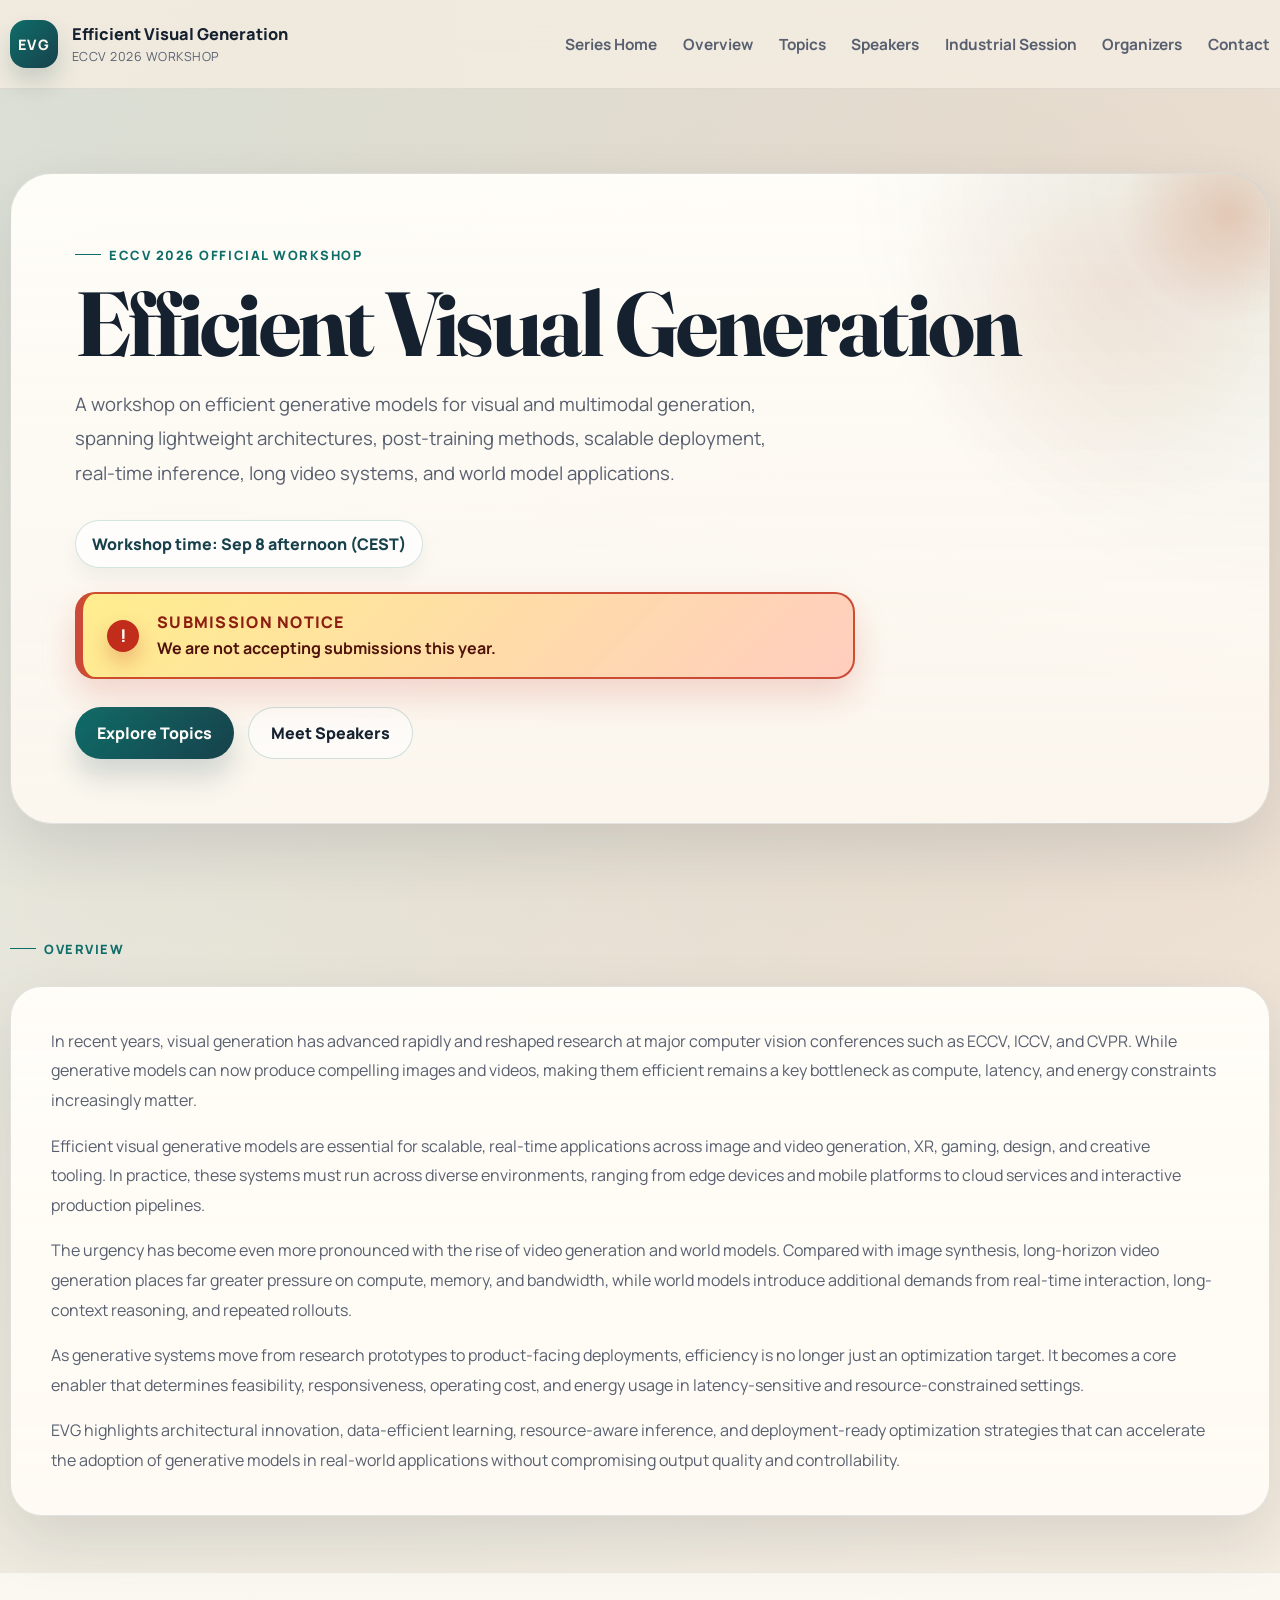
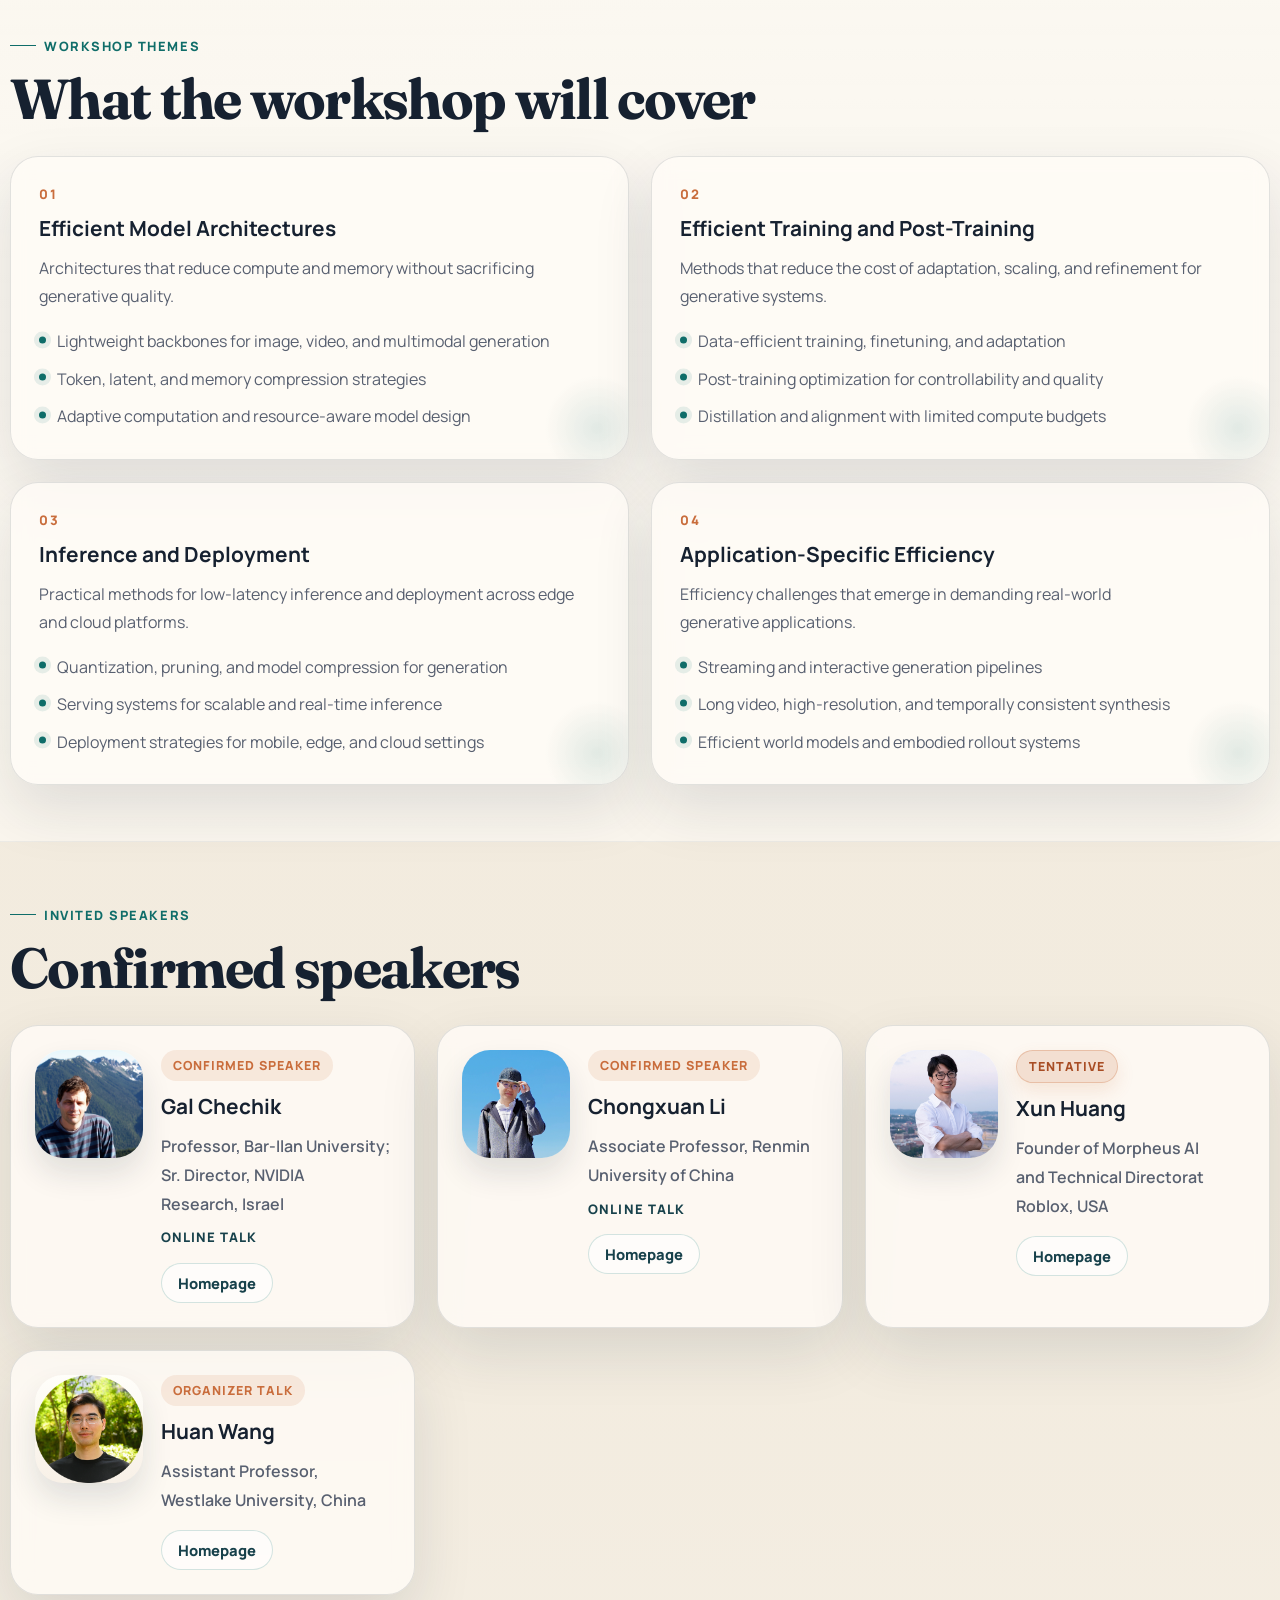
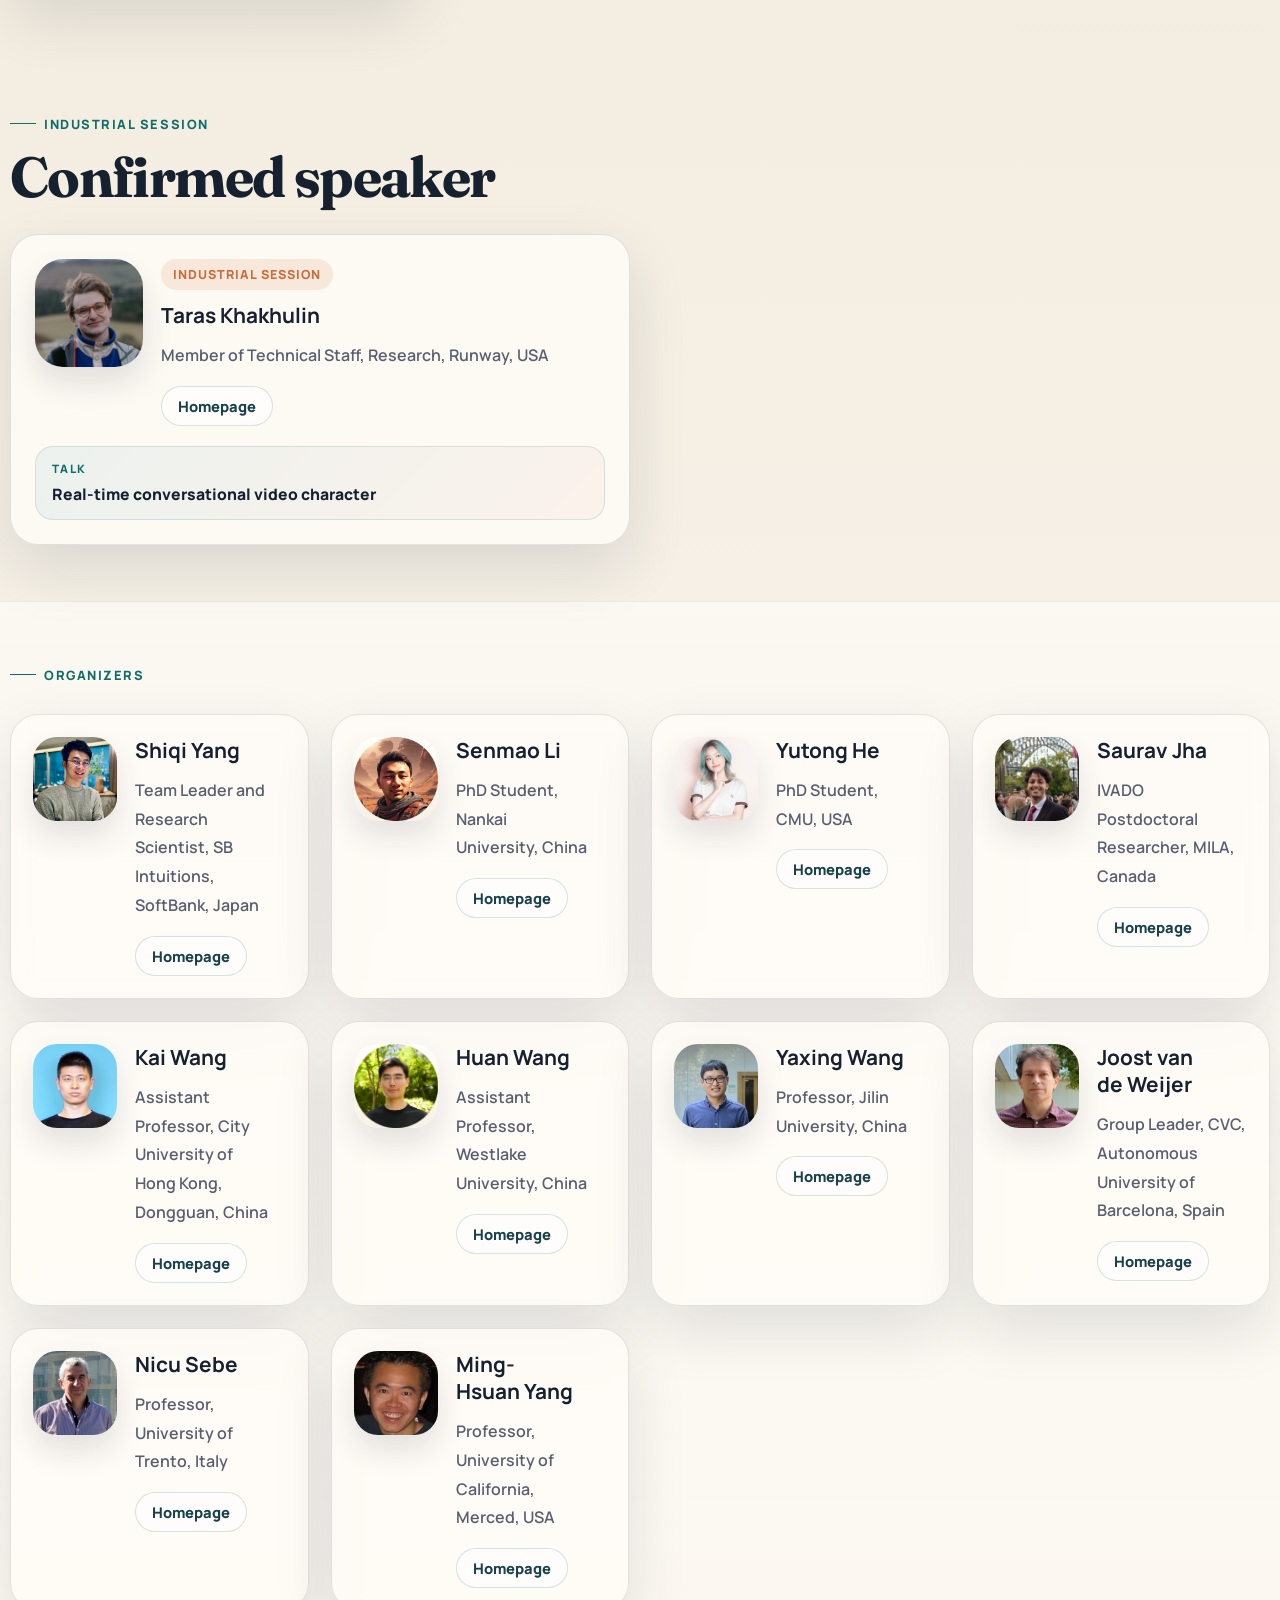
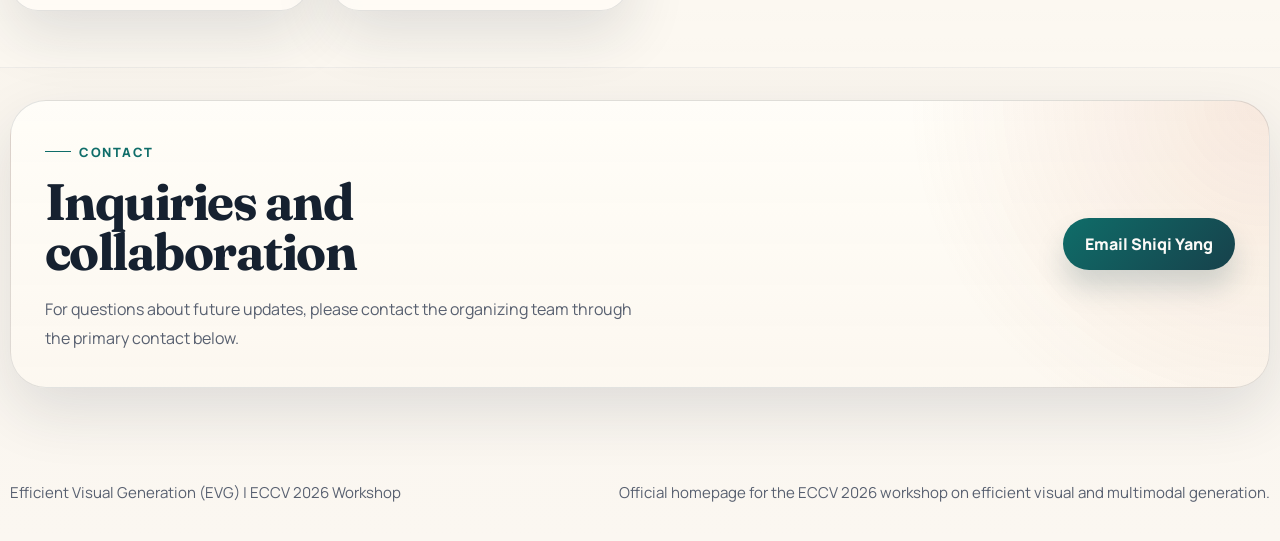
==== commit 113ad98e: "update" ====
--- a/workshops/eccv2026.html
+++ b/workshops/eccv2026.html
@@ -253,7 +253,7 @@
                                 loading="lazy">
                         </a>
                         <div class="person-copy">
-                            <span class="person-status">Confirmed Speaker</span>
+                            <span class="person-status person-status-tentative">Tentative</span>
                             <h3><a class="person-name-link" href="https://www.xunhuang.me/" target="_blank"
                                     rel="noreferrer">Xun Huang</a></h3>
                             <p class="person-role">Founder of Morpheus AI and Technical Directorat Roblox, USA</p>
--- a/assets/css/style.css
+++ b/assets/css/style.css
@@ -691,6 +691,13 @@
   text-transform: uppercase;
 }
 
+.person-status-tentative {
+  background: rgba(201, 109, 60, 0.18);
+  border: 1px solid rgba(201, 109, 60, 0.28);
+  box-shadow: 0 8px 18px rgba(201, 109, 60, 0.14);
+  color: #a84d24;
+}
+
 .person-name-link {
   color: inherit;
 }
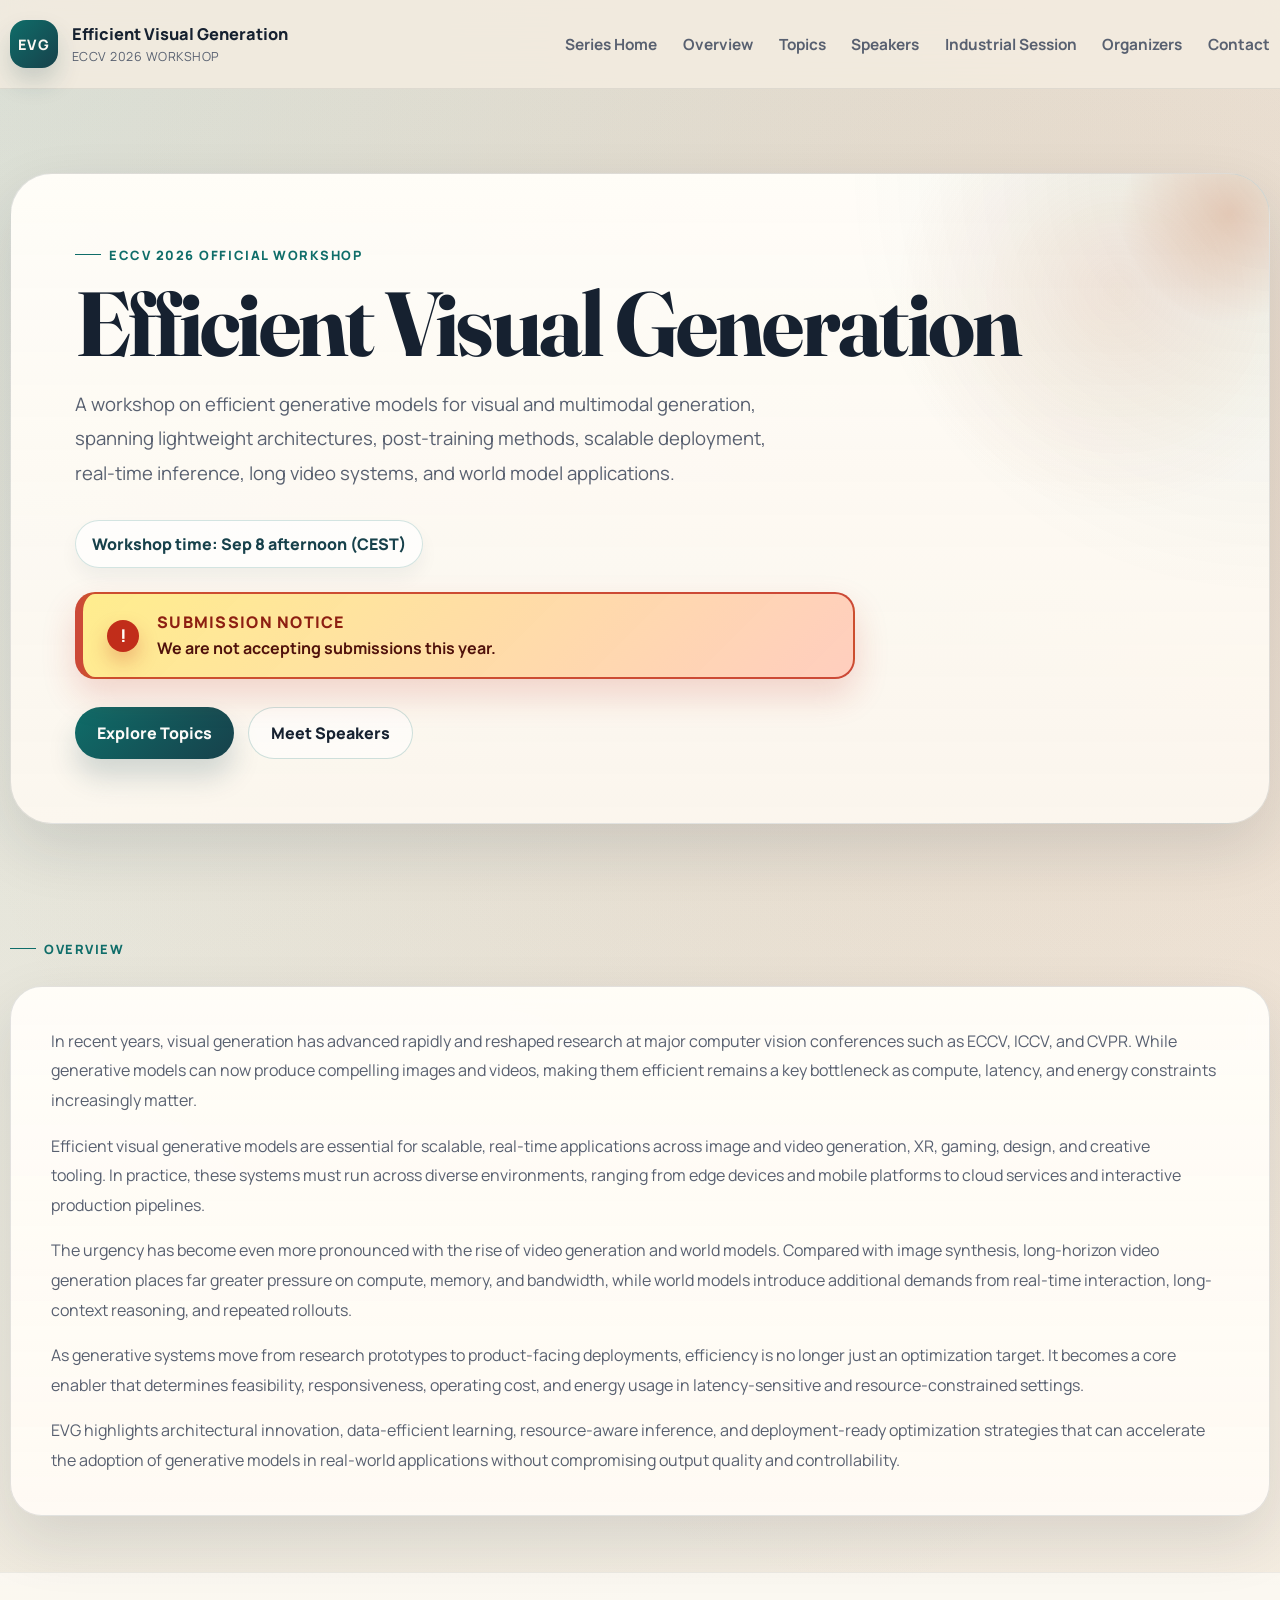
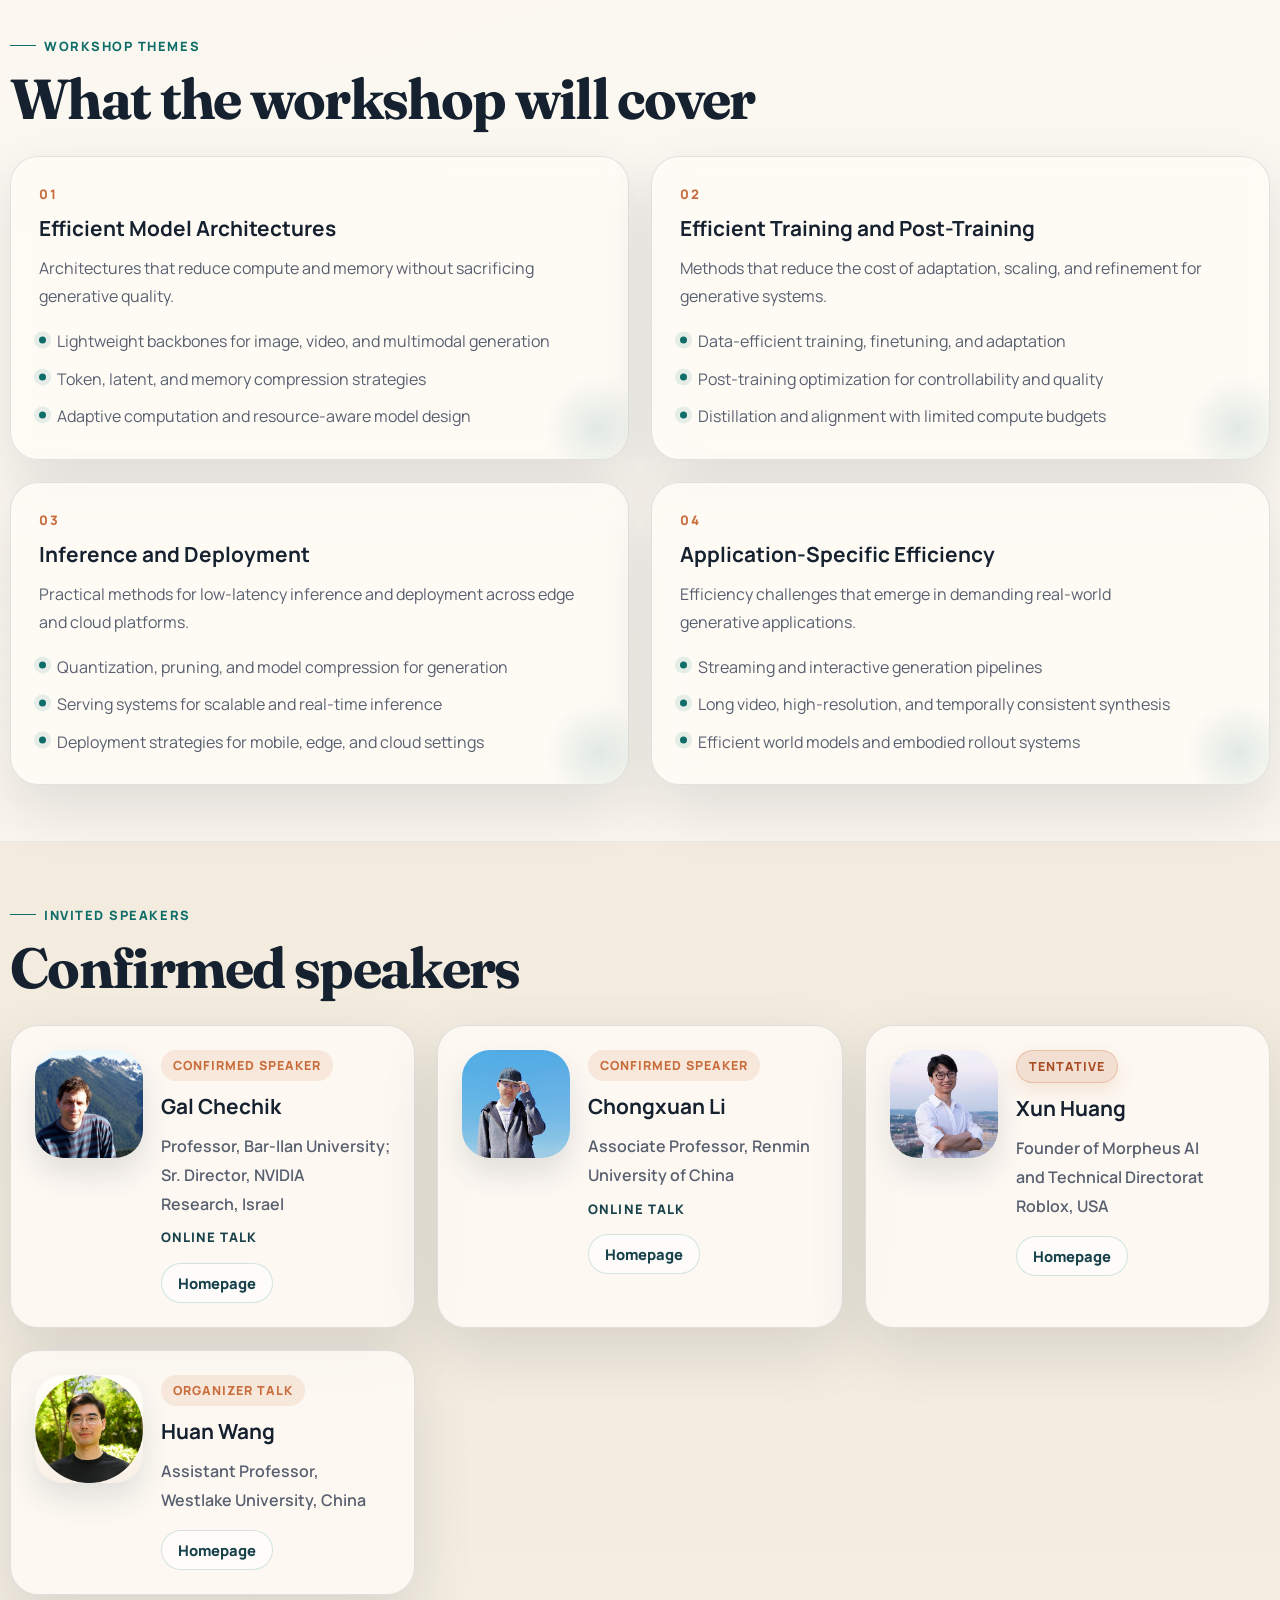
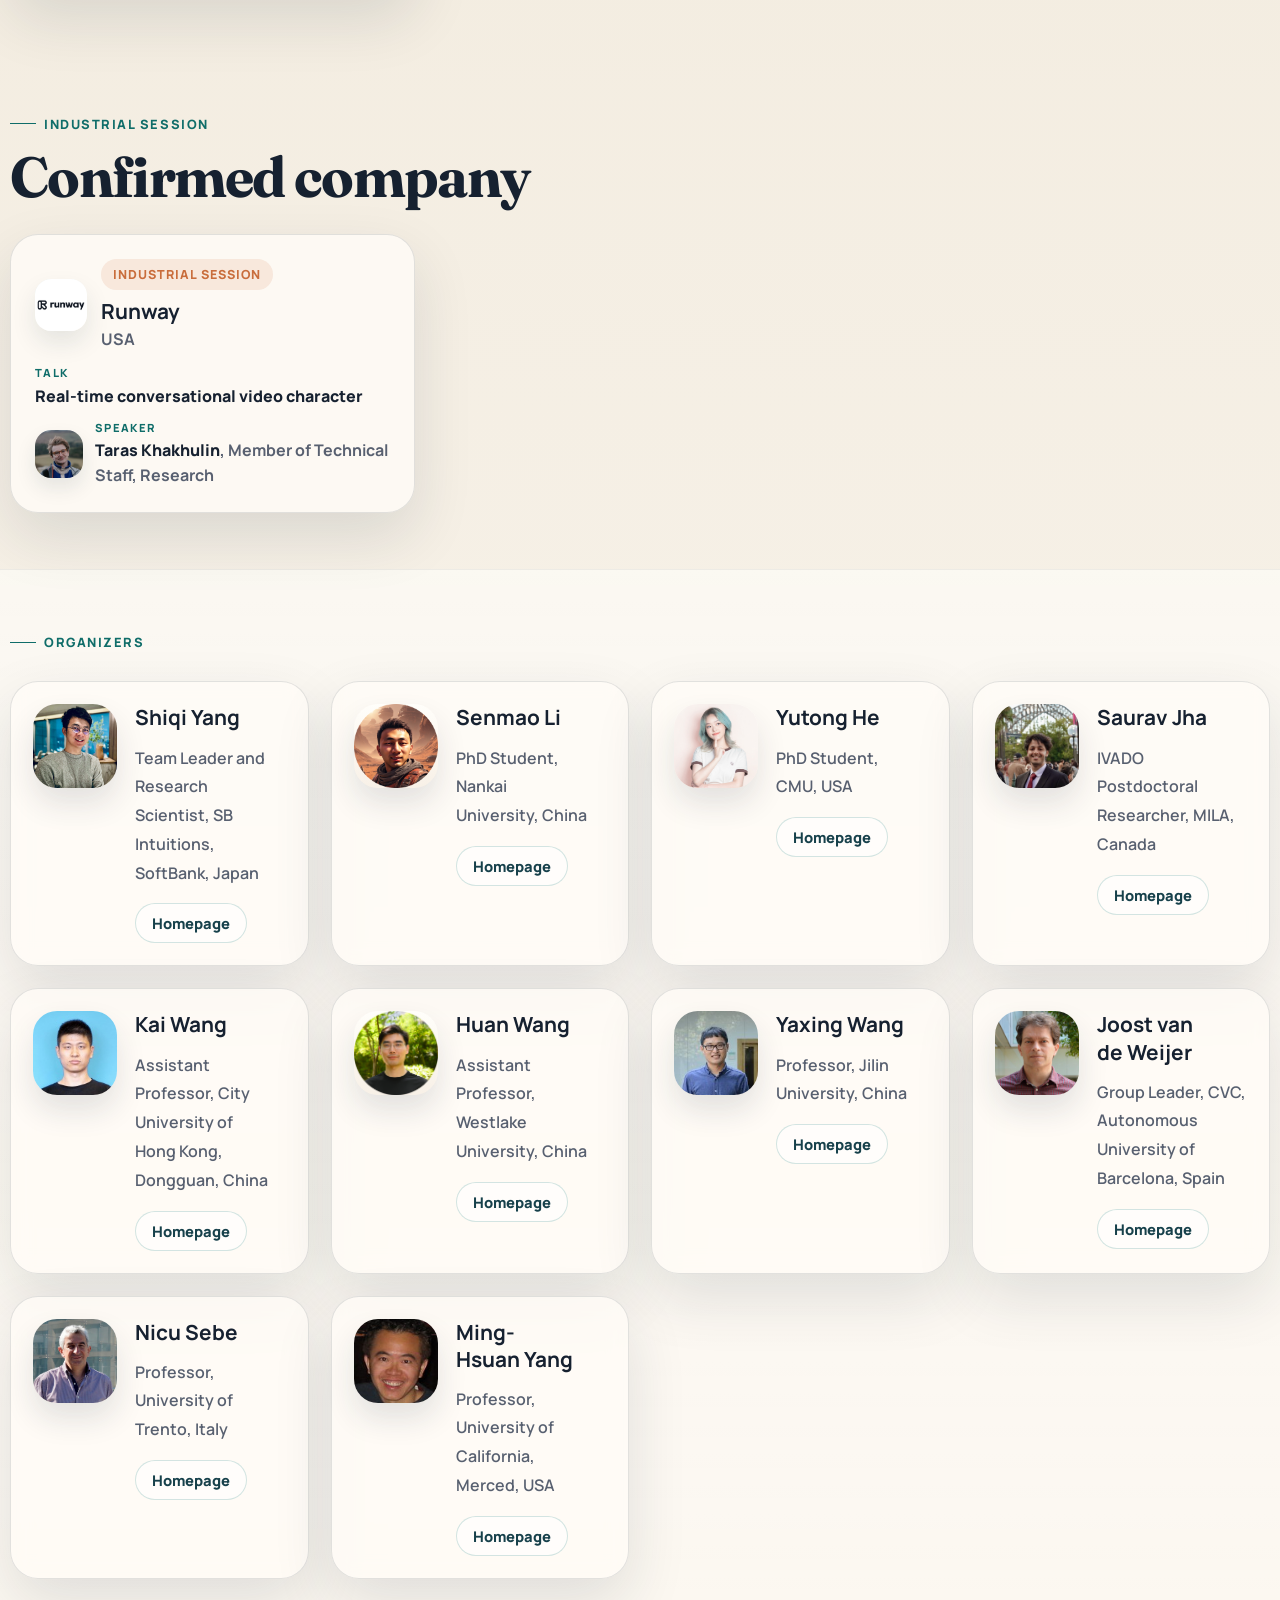
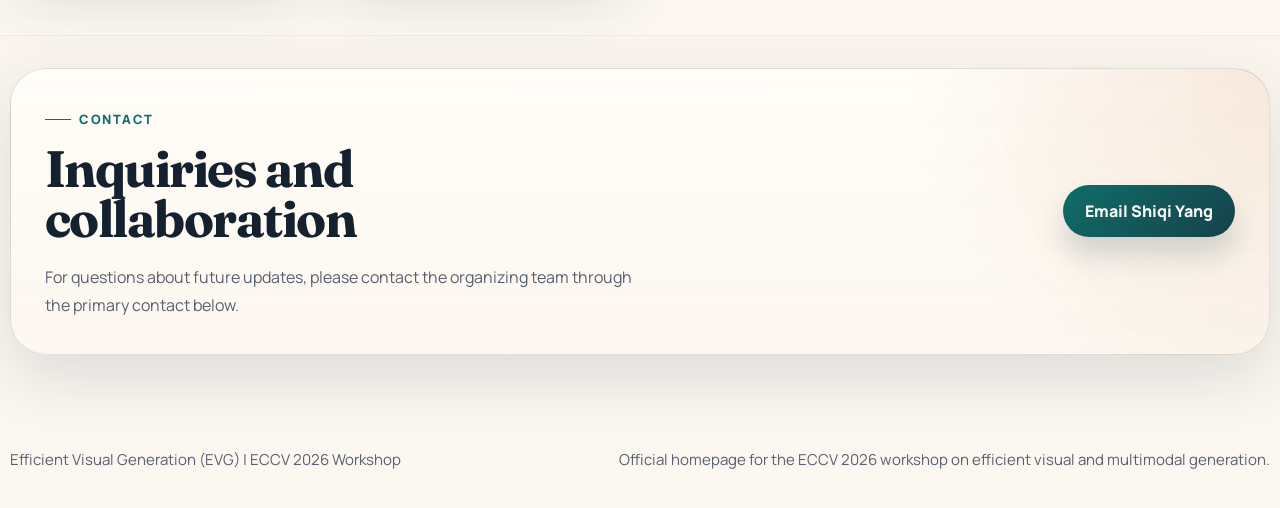
==== commit d1f539cb: "update" ====
--- a/workshops/eccv2026.html
+++ b/workshops/eccv2026.html
@@ -289,30 +289,44 @@
             <div class="wrapper">
                 <div class="section-intro">
                     <p class="eyebrow">Industrial Session</p>
-                    <h2>Confirmed speaker</h2>
-                </div>
-
-                <div class="people-grid speaker-grid industrial-grid">
-                    <article class="person-card">
-                        <a class="person-media" href="https://khakhulin.github.io/" target="_blank" rel="noreferrer"
-                            aria-label="Taras Khakhulin homepage">
-                            <img class="person-photo" src="../assets/people/TarasKhakhulin.jpeg"
-                                alt="Portrait of Taras Khakhulin" loading="lazy">
-                        </a>
-                        <div class="person-copy">
-                            <span class="person-status">Industrial Session</span>
-                            <h3><a class="person-name-link" href="https://khakhulin.github.io/" target="_blank"
-                                    rel="noreferrer">Taras Khakhulin</a></h3>
-                            <p class="person-role">Member of Technical Staff, Research, Runway, USA</p>
-                            <div class="person-actions">
-                                <a class="person-link" href="https://khakhulin.github.io/" target="_blank"
-                                    rel="noreferrer">Homepage</a>
-                            </div>
-                        </div>
-                        <p class="person-talk">
-                            <span>Talk</span>
-                            Real-time conversational video character
-                        </p>
+                    <h2>Confirmed company</h2>
+                </div>
+
+                <div class="industrial-grid">
+                    <article class="company-card">
+                        <div class="company-header">
+                            <div class="company-logo">
+                                <img class="company-logo-image" src="../assets/logos/runway-logo.png" alt="Runway logo"
+                                    loading="lazy">
+                            </div>
+                            <div class="company-copy">
+                                <span class="person-status">Industrial Session</span>
+                                <h3>Runway</h3>
+                                <p class="company-location">USA</p>
+                            </div>
+                        </div>
+
+                        <div class="company-details">
+                            <p class="company-talk-line">
+                                <span>Talk</span>
+                                Real-time conversational video character
+                            </p>
+
+                            <div class="company-speakers" aria-label="Runway speakers">
+                                <div class="company-speaker-item">
+                                    <a class="company-speaker-avatar" href="https://khakhulin.github.io/"
+                                        target="_blank" rel="noreferrer" aria-label="Taras Khakhulin homepage">
+                                        <img class="person-photo" src="../assets/people/TarasKhakhulin.jpeg"
+                                            alt="Portrait of Taras Khakhulin" loading="lazy">
+                                    </a>
+                                    <p class="company-speaker-line">
+                                        <span>Speaker</span>
+                                        <a class="person-name-link" href="https://khakhulin.github.io/" target="_blank"
+                                            rel="noreferrer">Taras Khakhulin</a>, Member of Technical Staff, Research
+                                    </p>
+                                </div>
+                            </div>
+                        </div>
                     </article>
                 </div>
             </div>
--- a/assets/css/style.css
+++ b/assets/css/style.css
@@ -463,6 +463,7 @@
 
 .topics-grid,
 .people-grid,
+.industrial-grid,
 .edition-grid {
   display: grid;
   gap: 22px;
@@ -486,11 +487,12 @@
 }
 
 .industrial-grid {
-  grid-template-columns: minmax(0, 620px);
+  grid-template-columns: repeat(3, minmax(0, 1fr));
 }
 
 .topic-card,
 .person-card,
+.company-card,
 .edition-card {
   border-radius: var(--radius-lg);
   background: var(--surface);
@@ -623,13 +625,132 @@
   transition: transform 180ms ease, box-shadow 180ms ease, border-color 180ms ease;
 }
 
+.company-card {
+  display: grid;
+  gap: 16px;
+  padding: 24px;
+  min-height: 100%;
+  border: 1px solid var(--line);
+  box-shadow: var(--shadow);
+  transition: transform 180ms ease, box-shadow 180ms ease, border-color 180ms ease;
+}
+
+.company-header {
+  display: grid;
+  grid-template-columns: 52px minmax(0, 1fr);
+  gap: 14px;
+  align-items: center;
+}
+
+.company-logo {
+  display: grid;
+  width: 52px;
+  aspect-ratio: 1 / 1;
+  place-items: center;
+  border-radius: 16px;
+  overflow: hidden;
+  background:
+    linear-gradient(135deg, rgba(15, 109, 105, 0.12), rgba(201, 109, 60, 0.1)),
+    rgba(255, 255, 255, 0.72);
+  box-shadow: 0 12px 24px rgba(23, 45, 58, 0.1);
+}
+
+.company-logo-image {
+  width: 100%;
+  height: 100%;
+  object-fit: contain;
+}
+
+.company-copy {
+  min-width: 0;
+}
+
+.company-copy h3 {
+  margin-top: 8px;
+  font-size: 1.3rem;
+  line-height: 1.25;
+  text-wrap: balance;
+}
+
+.company-copy .person-status + h3 {
+  margin-top: 8px;
+}
+
+.company-location {
+  margin-top: 4px;
+  color: var(--muted);
+  font-weight: 700;
+  line-height: 1.4;
+}
+
+.company-details {
+  display: grid;
+  gap: 12px;
+}
+
+.company-speakers {
+  display: grid;
+  gap: 10px;
+}
+
+.company-speaker-item {
+  display: grid;
+  grid-template-columns: 48px minmax(0, 1fr);
+  gap: 12px;
+  align-items: center;
+}
+
+.company-speaker-avatar {
+  display: block;
+  width: 48px;
+  aspect-ratio: 1 / 1;
+  overflow: hidden;
+  border-radius: 16px;
+  background:
+    linear-gradient(180deg, rgba(255, 254, 250, 0.92), rgba(247, 239, 229, 0.9)),
+    var(--surface-strong);
+  box-shadow: 0 10px 20px rgba(23, 45, 58, 0.1);
+}
+
+.company-speaker-line,
+.company-talk-line {
+  color: var(--muted);
+  font-weight: 700;
+  line-height: 1.55;
+  text-wrap: pretty;
+}
+
+.company-speaker-line span,
+.company-talk-line span {
+  display: block;
+  margin-bottom: 3px;
+  color: var(--teal);
+  font-size: 0.7rem;
+  font-weight: 800;
+  letter-spacing: 0.12em;
+  line-height: 1.3;
+  text-transform: uppercase;
+}
+
+.company-speaker-line a {
+  color: var(--ink);
+  font-weight: 900;
+}
+
+.company-talk-line {
+  color: var(--ink);
+  font-weight: 800;
+}
+
 .person-card-compact {
   grid-template-columns: 84px minmax(0, 1fr);
   padding: 22px;
 }
 
 .person-card:hover,
-.person-card:focus-within {
+.person-card:focus-within,
+.company-card:hover,
+.company-card:focus-within {
   transform: translateY(-3px);
   border-color: rgba(15, 109, 105, 0.2);
   box-shadow: 0 28px 60px rgba(23, 45, 58, 0.16);
@@ -662,7 +783,9 @@
 }
 
 .person-card:hover .person-photo,
-.person-card:focus-within .person-photo {
+.person-card:focus-within .person-photo,
+.company-card:hover .person-photo,
+.company-card:focus-within .person-photo {
   transform: scale(1.04);
 }
 
@@ -824,7 +947,8 @@
     display: grid;
   }
 
-  .people-grid {
+  .people-grid,
+  .industrial-grid {
     grid-template-columns: repeat(2, minmax(0, 1fr));
   }
 
@@ -866,6 +990,7 @@
 
   .topics-grid,
   .people-grid,
+  .industrial-grid,
   .organizers-grid {
     grid-template-columns: 1fr;
   }
@@ -898,7 +1023,8 @@
     height: 30px;
   }
 
-  .person-card {
+  .person-card,
+  .company-card {
     grid-template-columns: 1fr;
   }
 
@@ -911,6 +1037,7 @@
   .panel,
   .topic-card,
   .person-card,
+  .company-card,
   .contact-card {
     border-radius: 24px;
   }
@@ -919,6 +1046,7 @@
   .panel,
   .topic-card,
   .person-card,
+  .company-card,
   .contact-card {
     padding-left: 22px;
     padding-right: 22px;
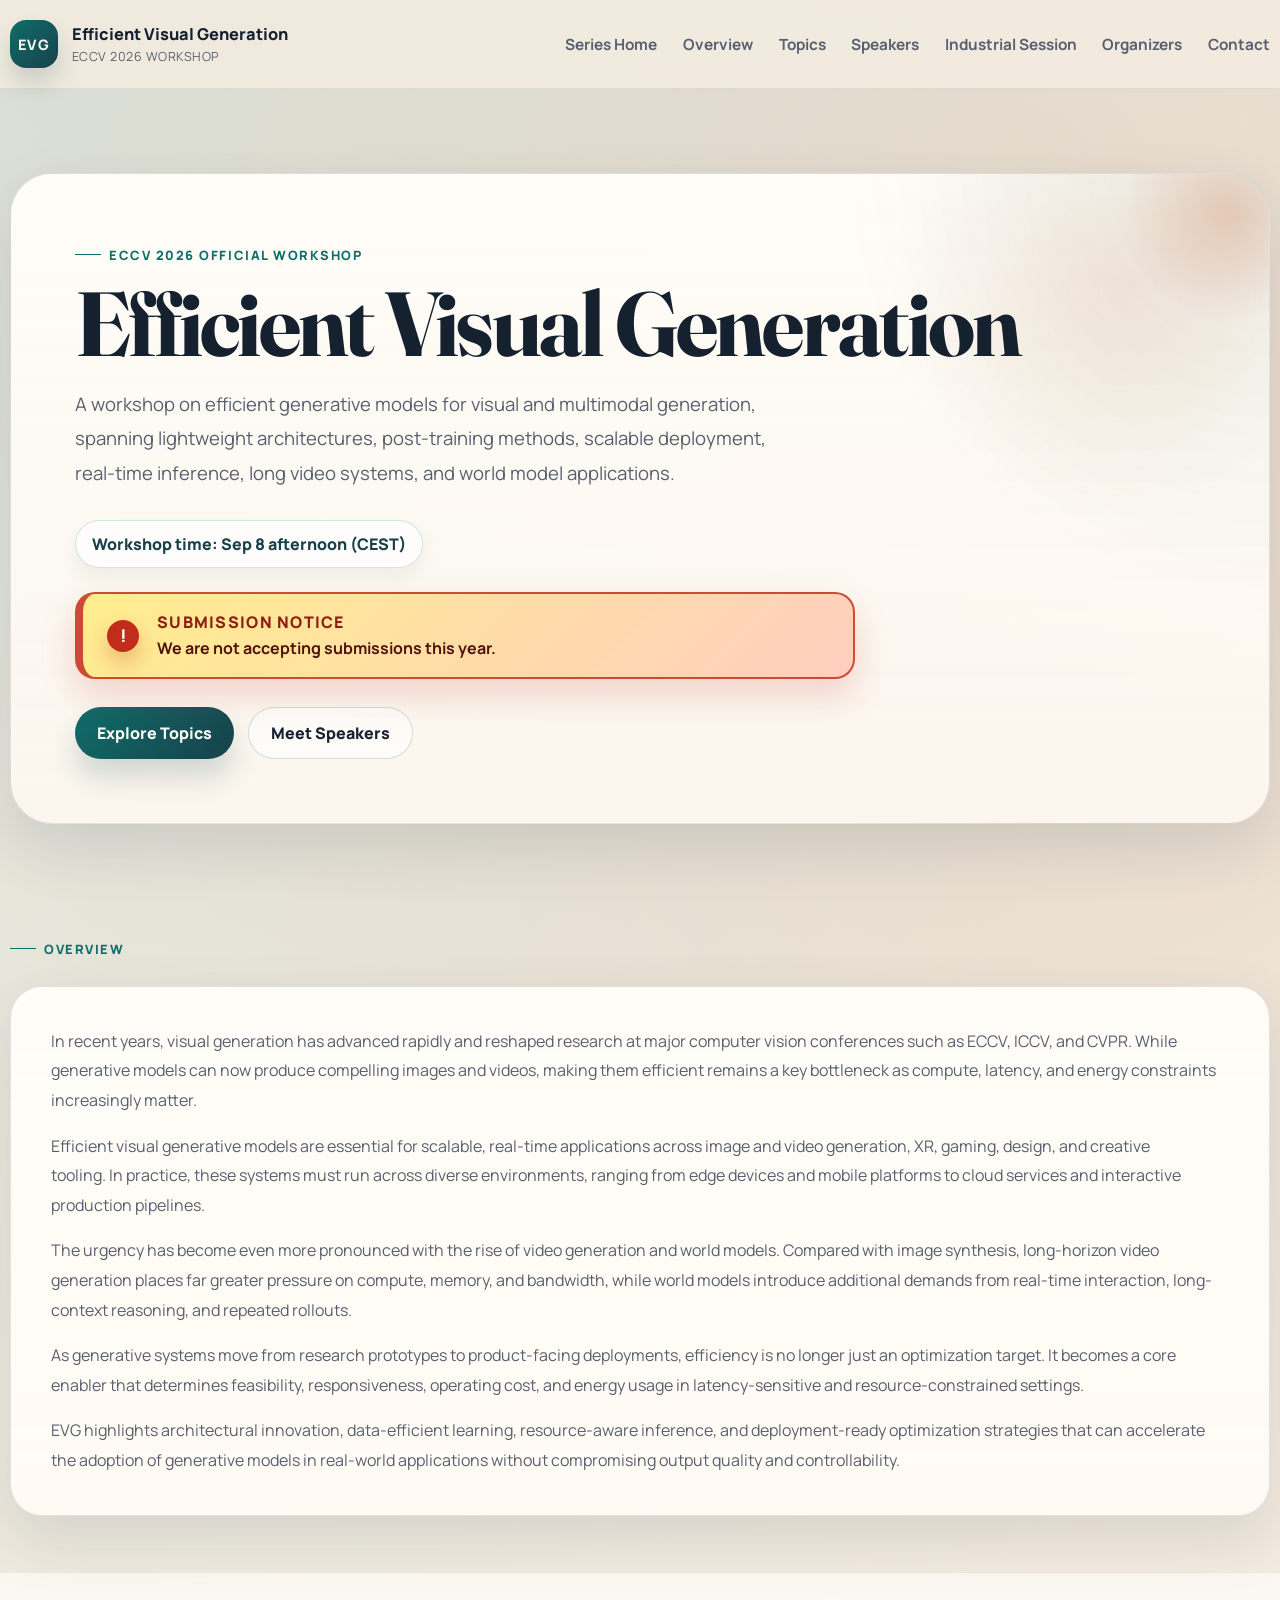
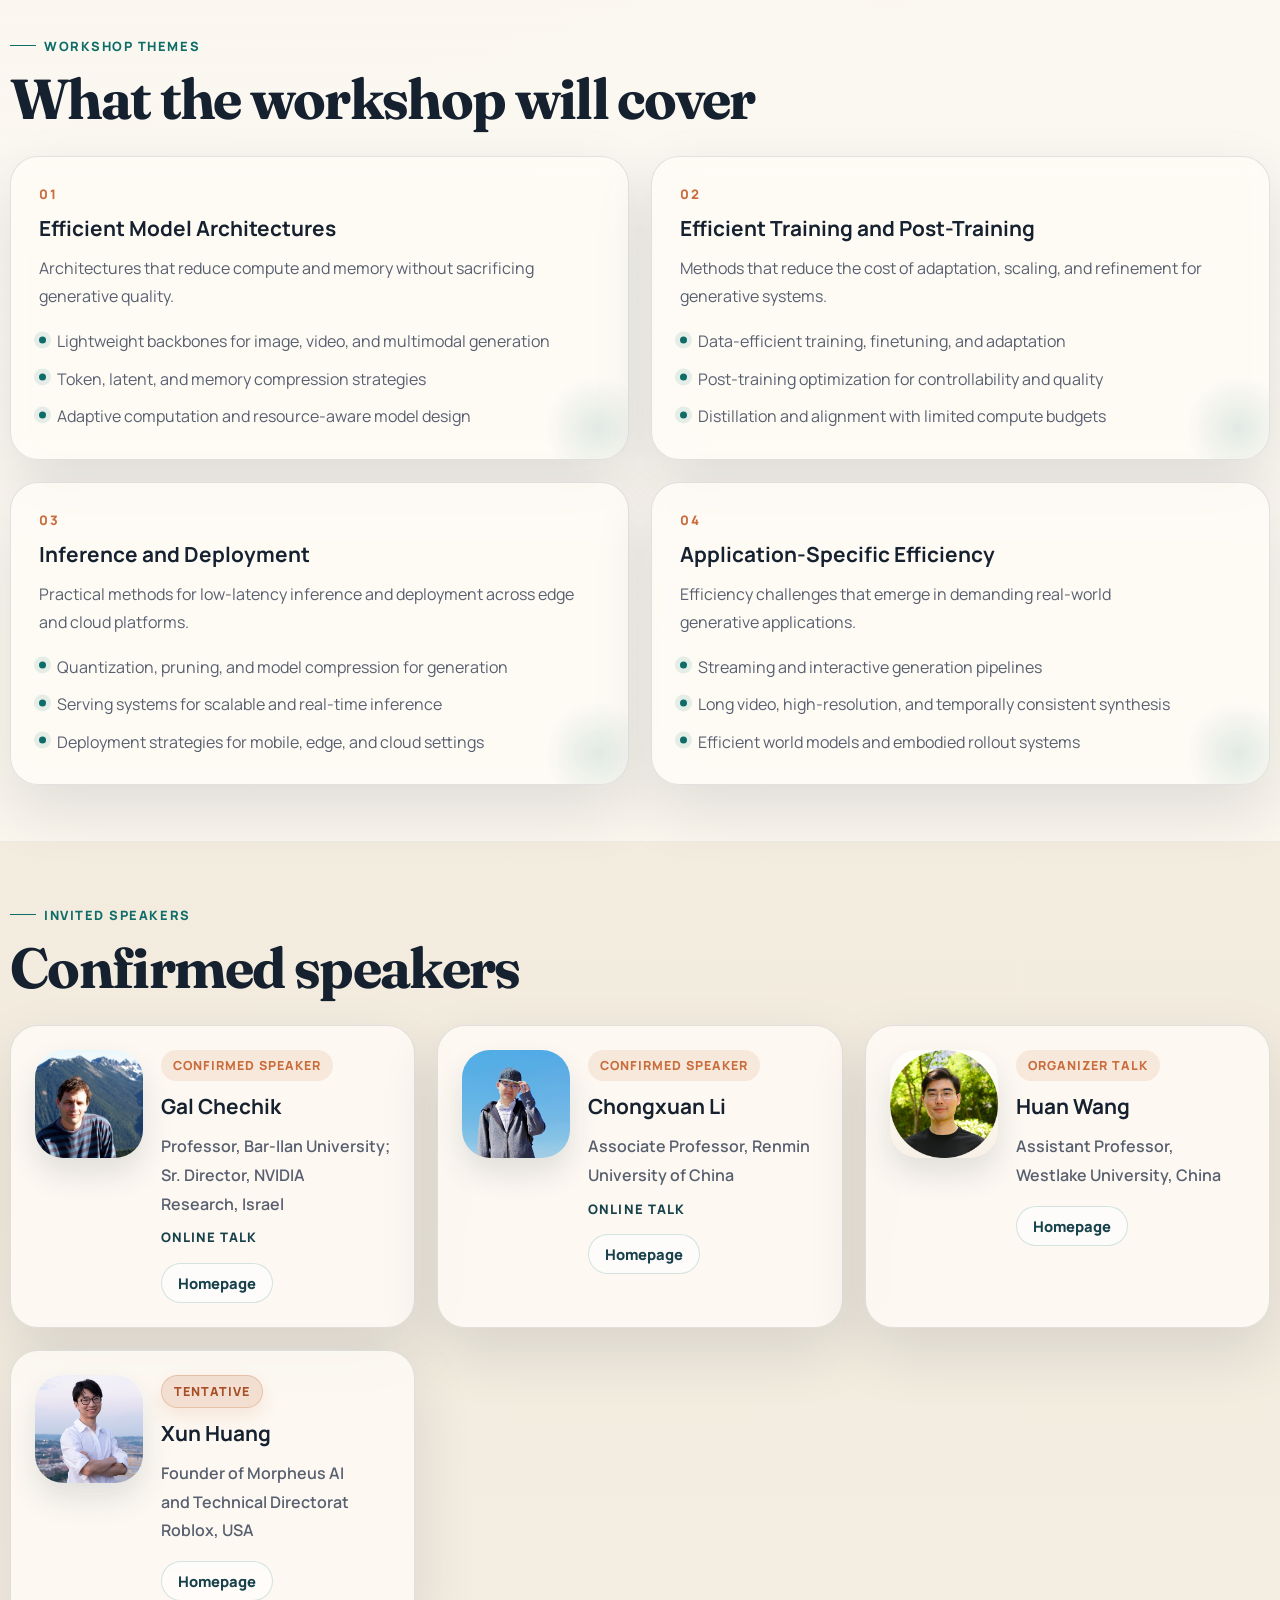
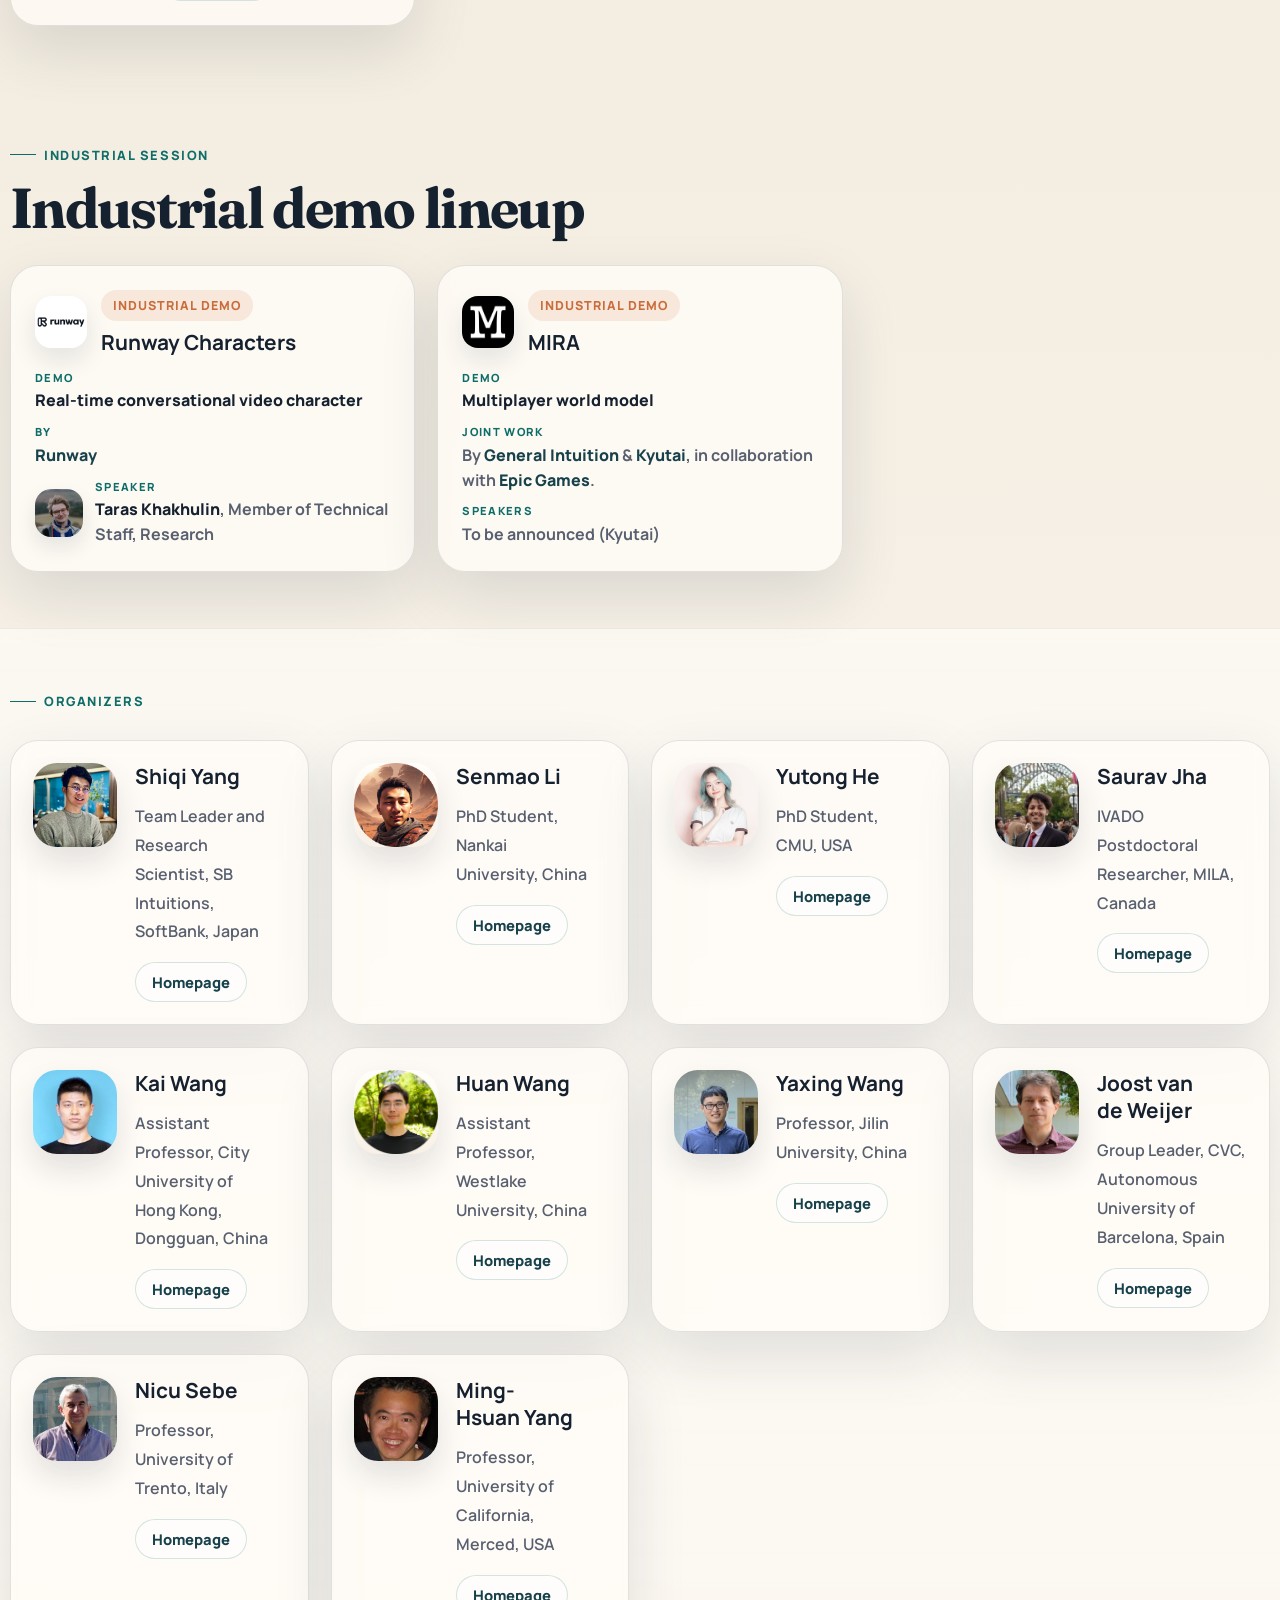
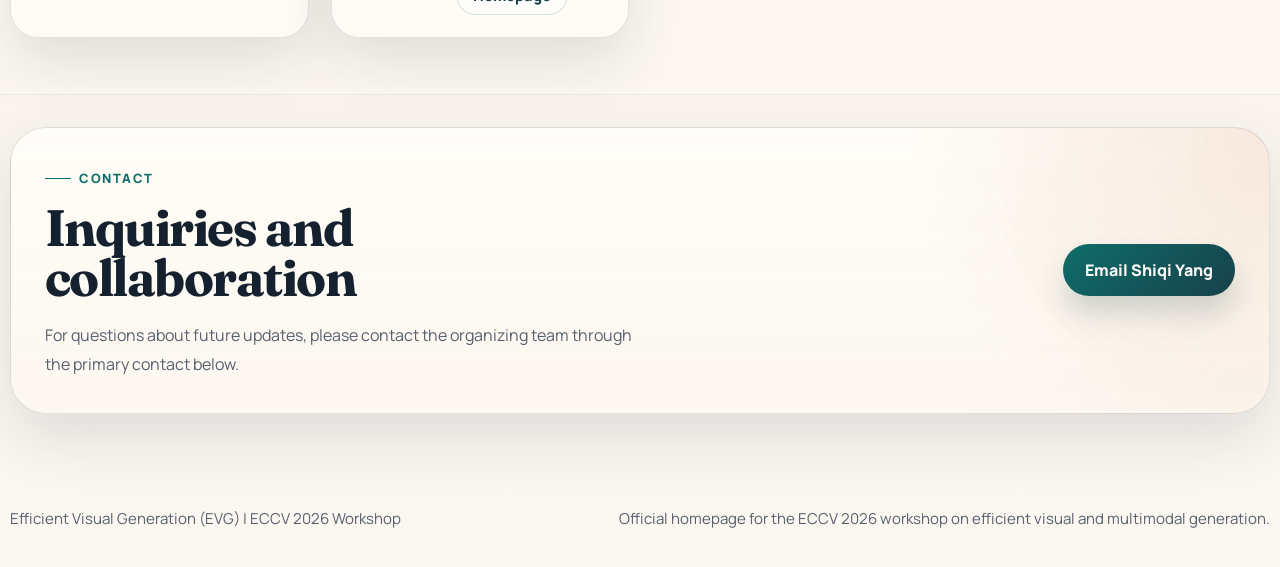
==== commit eb2933f3: "update" ====
--- a/workshops/eccv2026.html
+++ b/workshops/eccv2026.html
@@ -247,6 +247,24 @@
                     </article>
 
                     <article class="person-card">
+                        <a class="person-media" href="https://huanwang.tech/" target="_blank" rel="noreferrer"
+                            aria-label="Huan Wang homepage">
+                            <img class="person-photo" src="../assets/people/huan.png" alt="Portrait of Huan Wang"
+                                loading="lazy">
+                        </a>
+                        <div class="person-copy">
+                            <span class="person-status">Organizer Talk</span>
+                            <h3><a class="person-name-link" href="https://huanwang.tech/" target="_blank"
+                                    rel="noreferrer">Huan Wang</a></h3>
+                            <p class="person-role">Assistant Professor, Westlake University, China</p>
+                            <div class="person-actions">
+                                <a class="person-link" href="https://huanwang.tech/" target="_blank"
+                                    rel="noreferrer">Homepage</a>
+                            </div>
+                        </div>
+                    </article>
+
+                    <article class="person-card">
                         <a class="person-media" href="https://www.xunhuang.me/" target="_blank" rel="noreferrer"
                             aria-label="Xun Huang homepage">
                             <img class="person-photo" src="../assets/people/xun.jpg" alt="Portrait of Xun Huang"
@@ -263,24 +281,6 @@
                             </div>
                         </div>
                     </article>
-
-                    <article class="person-card">
-                        <a class="person-media" href="https://huanwang.tech/" target="_blank" rel="noreferrer"
-                            aria-label="Huan Wang homepage">
-                            <img class="person-photo" src="../assets/people/huan.png" alt="Portrait of Huan Wang"
-                                loading="lazy">
-                        </a>
-                        <div class="person-copy">
-                            <span class="person-status">Organizer Talk</span>
-                            <h3><a class="person-name-link" href="https://huanwang.tech/" target="_blank"
-                                    rel="noreferrer">Huan Wang</a></h3>
-                            <p class="person-role">Assistant Professor, Westlake University, China</p>
-                            <div class="person-actions">
-                                <a class="person-link" href="https://huanwang.tech/" target="_blank"
-                                    rel="noreferrer">Homepage</a>
-                            </div>
-                        </div>
-                    </article>
                 </div>
             </div>
         </section>
@@ -289,42 +289,87 @@
             <div class="wrapper">
                 <div class="section-intro">
                     <p class="eyebrow">Industrial Session</p>
-                    <h2>Confirmed company</h2>
+                    <h2>Industrial demo lineup</h2>
                 </div>
 
                 <div class="industrial-grid">
-                    <article class="company-card">
-                        <div class="company-header">
-                            <div class="company-logo">
-                                <img class="company-logo-image" src="../assets/logos/runway-logo.png" alt="Runway logo"
+                    <article class="industrial-card">
+                        <div class="industrial-header">
+                            <a class="industrial-logo" href="https://runwayml.com/product/characters" target="_blank"
+                                rel="noreferrer" aria-label="Runway Characters">
+                                <img class="industrial-logo-image" src="../assets/logos/runway-logo.png" alt="Runway logo"
                                     loading="lazy">
-                            </div>
-                            <div class="company-copy">
-                                <span class="person-status">Industrial Session</span>
-                                <h3>Runway</h3>
-                                <p class="company-location">USA</p>
-                            </div>
-                        </div>
-
-                        <div class="company-details">
-                            <p class="company-talk-line">
-                                <span>Talk</span>
+                            </a>
+                            <div class="industrial-copy">
+                                <span class="person-status">Industrial Demo</span>
+                                <h3><a class="person-name-link" href="https://runwayml.com/product/characters"
+                                        target="_blank" rel="noreferrer">Runway Characters</a></h3>
+                            </div>
+                        </div>
+
+                        <div class="industrial-details">
+                            <p class="industrial-demo-line">
+                                <span>Demo</span>
                                 Real-time conversational video character
                             </p>
 
-                            <div class="company-speakers" aria-label="Runway speakers">
-                                <div class="company-speaker-item">
-                                    <a class="company-speaker-avatar" href="https://khakhulin.github.io/"
+                            <p class="industrial-credit-line">
+                                <span>By</span>
+                                <a href="https://runwayml.com/" target="_blank" rel="noreferrer">Runway</a>
+                            </p>
+
+                            <div class="industrial-speakers" aria-label="Runway Characters speakers">
+                                <div class="industrial-speaker-item">
+                                    <a class="industrial-speaker-avatar" href="https://khakhulin.github.io/"
                                         target="_blank" rel="noreferrer" aria-label="Taras Khakhulin homepage">
                                         <img class="person-photo" src="../assets/people/TarasKhakhulin.jpeg"
                                             alt="Portrait of Taras Khakhulin" loading="lazy">
                                     </a>
-                                    <p class="company-speaker-line">
+                                    <p class="industrial-speaker-line">
                                         <span>Speaker</span>
                                         <a class="person-name-link" href="https://khakhulin.github.io/" target="_blank"
                                             rel="noreferrer">Taras Khakhulin</a>, Member of Technical Staff, Research
                                     </p>
                                 </div>
+                            </div>
+                        </div>
+                    </article>
+
+                    <article class="industrial-card">
+                        <div class="industrial-header">
+                            <a class="industrial-logo" href="https://mira-wm.com/" target="_blank" rel="noreferrer"
+                                aria-label="MIRA website">
+                                <img class="industrial-logo-image" src="../assets/logos/mira-icon.png" alt="MIRA logo"
+                                    loading="lazy">
+                            </a>
+                            <div class="industrial-copy">
+                                <span class="person-status">Industrial Demo</span>
+                                <h3><a class="person-name-link" href="https://mira-wm.com/" target="_blank"
+                                        rel="noreferrer">MIRA</a></h3>
+                            </div>
+                        </div>
+
+                        <div class="industrial-details">
+                            <p class="industrial-demo-line">
+                                <span>Demo</span>
+                                Multiplayer world model
+                            </p>
+
+                            <p class="industrial-credit-line">
+                                <span>Joint work</span>
+                                By
+                                <a href="https://www.generalintuition.com/" target="_blank" rel="noreferrer">General Intuition</a>
+                                &amp;
+                                <a href="https://kyutai.org/" target="_blank" rel="noreferrer">Kyutai</a>, in collaboration
+                                with
+                                <a href="https://www.epicgames.com/site/home" target="_blank" rel="noreferrer">Epic Games</a>.
+                            </p>
+
+                            <div class="industrial-speakers" aria-label="MIRA speakers">
+                                <p class="industrial-speaker-line industrial-speaker-placeholder">
+                                    <span>Speakers</span>
+                                    To be announced (Kyutai)
+                                </p>
                             </div>
                         </div>
                     </article>
--- a/assets/css/style.css
+++ b/assets/css/style.css
@@ -492,7 +492,7 @@
 
 .topic-card,
 .person-card,
-.company-card,
+.industrial-card,
 .edition-card {
   border-radius: var(--radius-lg);
   background: var(--surface);
@@ -625,7 +625,7 @@
   transition: transform 180ms ease, box-shadow 180ms ease, border-color 180ms ease;
 }
 
-.company-card {
+.industrial-card {
   display: grid;
   gap: 16px;
   padding: 24px;
@@ -635,14 +635,14 @@
   transition: transform 180ms ease, box-shadow 180ms ease, border-color 180ms ease;
 }
 
-.company-header {
+.industrial-header {
   display: grid;
   grid-template-columns: 52px minmax(0, 1fr);
   gap: 14px;
   align-items: center;
 }
 
-.company-logo {
+.industrial-logo {
   display: grid;
   width: 52px;
   aspect-ratio: 1 / 1;
@@ -655,52 +655,45 @@
   box-shadow: 0 12px 24px rgba(23, 45, 58, 0.1);
 }
 
-.company-logo-image {
+.industrial-logo-image {
   width: 100%;
   height: 100%;
   object-fit: contain;
 }
 
-.company-copy {
+.industrial-copy {
   min-width: 0;
 }
 
-.company-copy h3 {
+.industrial-copy h3 {
   margin-top: 8px;
   font-size: 1.3rem;
   line-height: 1.25;
   text-wrap: balance;
 }
 
-.company-copy .person-status + h3 {
+.industrial-copy .person-status + h3 {
   margin-top: 8px;
 }
 
-.company-location {
-  margin-top: 4px;
-  color: var(--muted);
-  font-weight: 700;
-  line-height: 1.4;
-}
-
-.company-details {
+.industrial-details {
   display: grid;
   gap: 12px;
 }
 
-.company-speakers {
+.industrial-speakers {
   display: grid;
   gap: 10px;
 }
 
-.company-speaker-item {
+.industrial-speaker-item {
   display: grid;
   grid-template-columns: 48px minmax(0, 1fr);
   gap: 12px;
   align-items: center;
 }
 
-.company-speaker-avatar {
+.industrial-speaker-avatar {
   display: block;
   width: 48px;
   aspect-ratio: 1 / 1;
@@ -712,16 +705,18 @@
   box-shadow: 0 10px 20px rgba(23, 45, 58, 0.1);
 }
 
-.company-speaker-line,
-.company-talk-line {
+.industrial-speaker-line,
+.industrial-demo-line,
+.industrial-credit-line {
   color: var(--muted);
   font-weight: 700;
   line-height: 1.55;
   text-wrap: pretty;
 }
 
-.company-speaker-line span,
-.company-talk-line span {
+.industrial-speaker-line span,
+.industrial-demo-line span,
+.industrial-credit-line span {
   display: block;
   margin-bottom: 3px;
   color: var(--teal);
@@ -732,14 +727,24 @@
   text-transform: uppercase;
 }
 
-.company-speaker-line a {
+.industrial-speaker-line a {
   color: var(--ink);
   font-weight: 900;
 }
 
-.company-talk-line {
+.industrial-credit-line a {
+  color: var(--teal-deep);
+  font-weight: 900;
+}
+
+.industrial-demo-line {
   color: var(--ink);
   font-weight: 800;
+}
+
+.industrial-speaker-placeholder {
+  color: var(--muted);
+  font-weight: 700;
 }
 
 .person-card-compact {
@@ -749,8 +754,8 @@
 
 .person-card:hover,
 .person-card:focus-within,
-.company-card:hover,
-.company-card:focus-within {
+.industrial-card:hover,
+.industrial-card:focus-within {
   transform: translateY(-3px);
   border-color: rgba(15, 109, 105, 0.2);
   box-shadow: 0 28px 60px rgba(23, 45, 58, 0.16);
@@ -784,8 +789,8 @@
 
 .person-card:hover .person-photo,
 .person-card:focus-within .person-photo,
-.company-card:hover .person-photo,
-.company-card:focus-within .person-photo {
+.industrial-card:hover .person-photo,
+.industrial-card:focus-within .person-photo {
   transform: scale(1.04);
 }
 
@@ -1024,7 +1029,7 @@
   }
 
   .person-card,
-  .company-card {
+  .industrial-card {
     grid-template-columns: 1fr;
   }
 
@@ -1037,7 +1042,7 @@
   .panel,
   .topic-card,
   .person-card,
-  .company-card,
+  .industrial-card,
   .contact-card {
     border-radius: 24px;
   }
@@ -1046,7 +1051,7 @@
   .panel,
   .topic-card,
   .person-card,
-  .company-card,
+  .industrial-card,
   .contact-card {
     padding-left: 22px;
     padding-right: 22px;
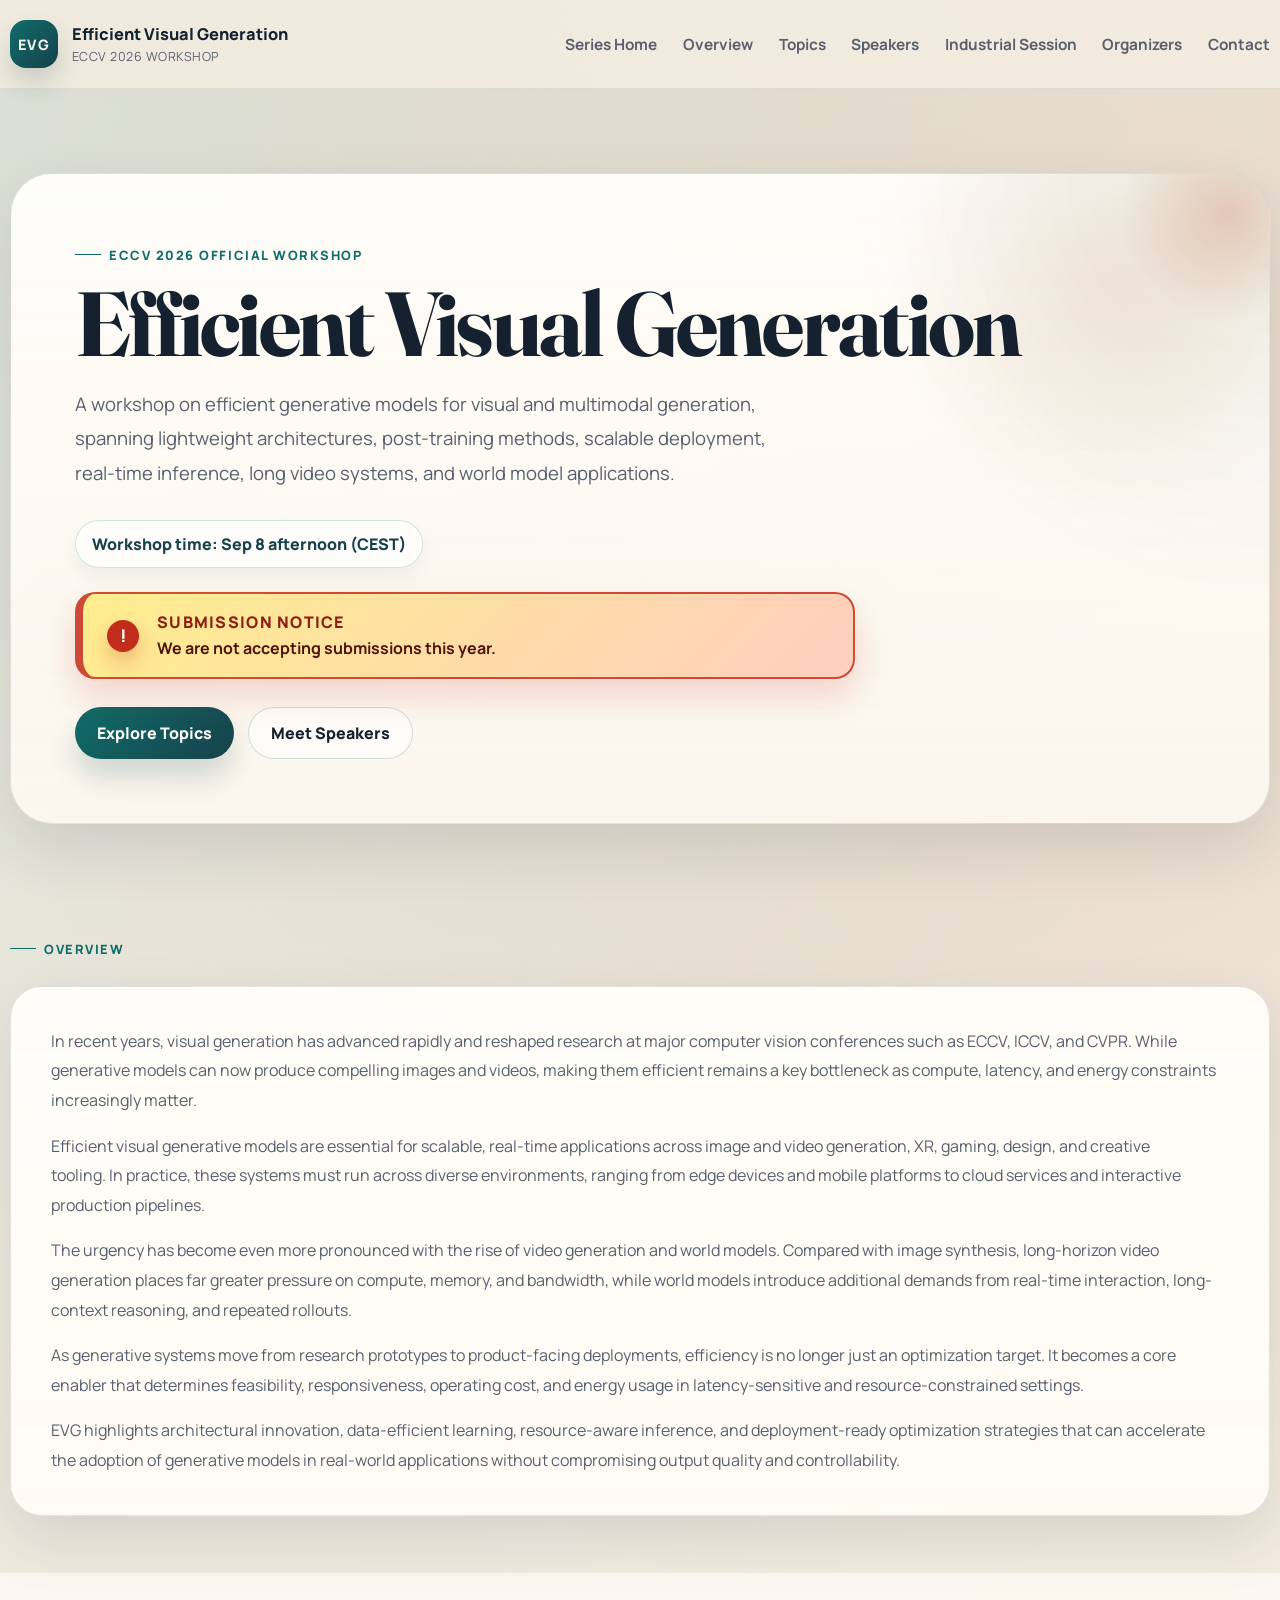
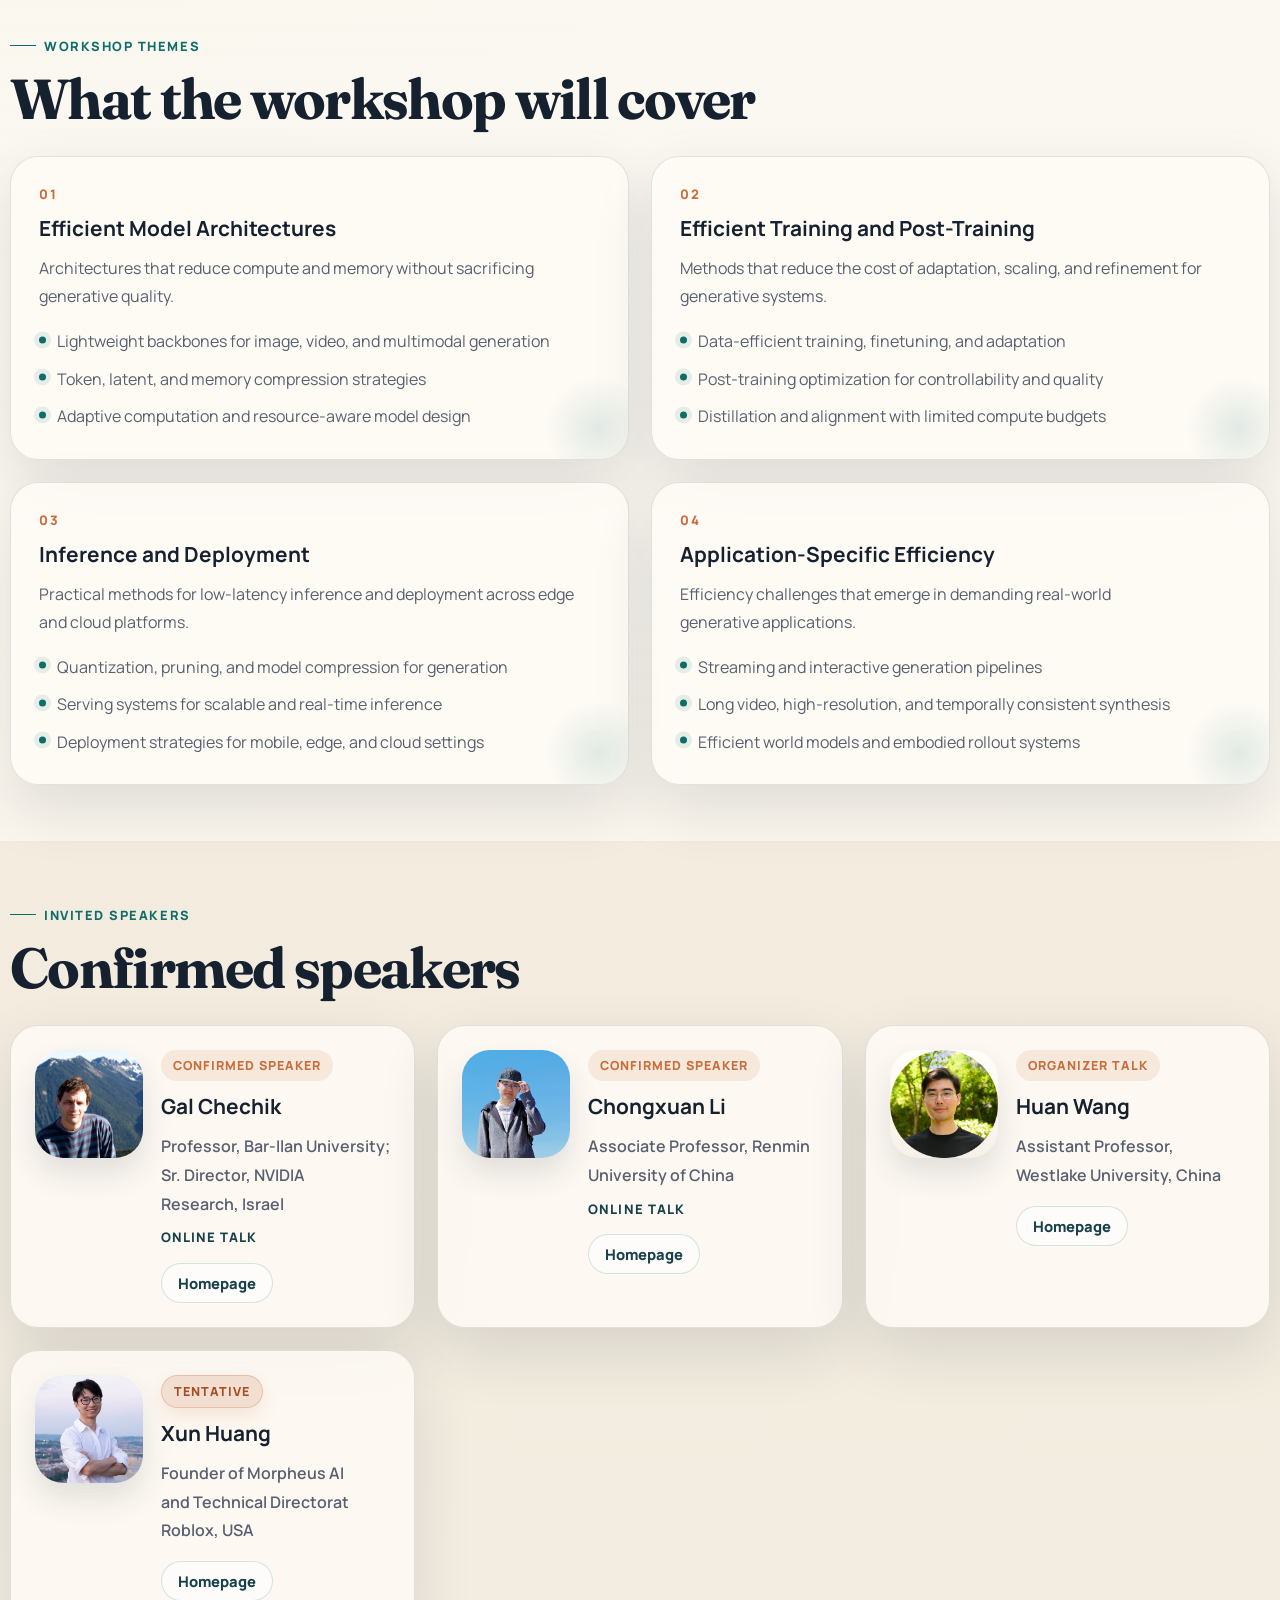
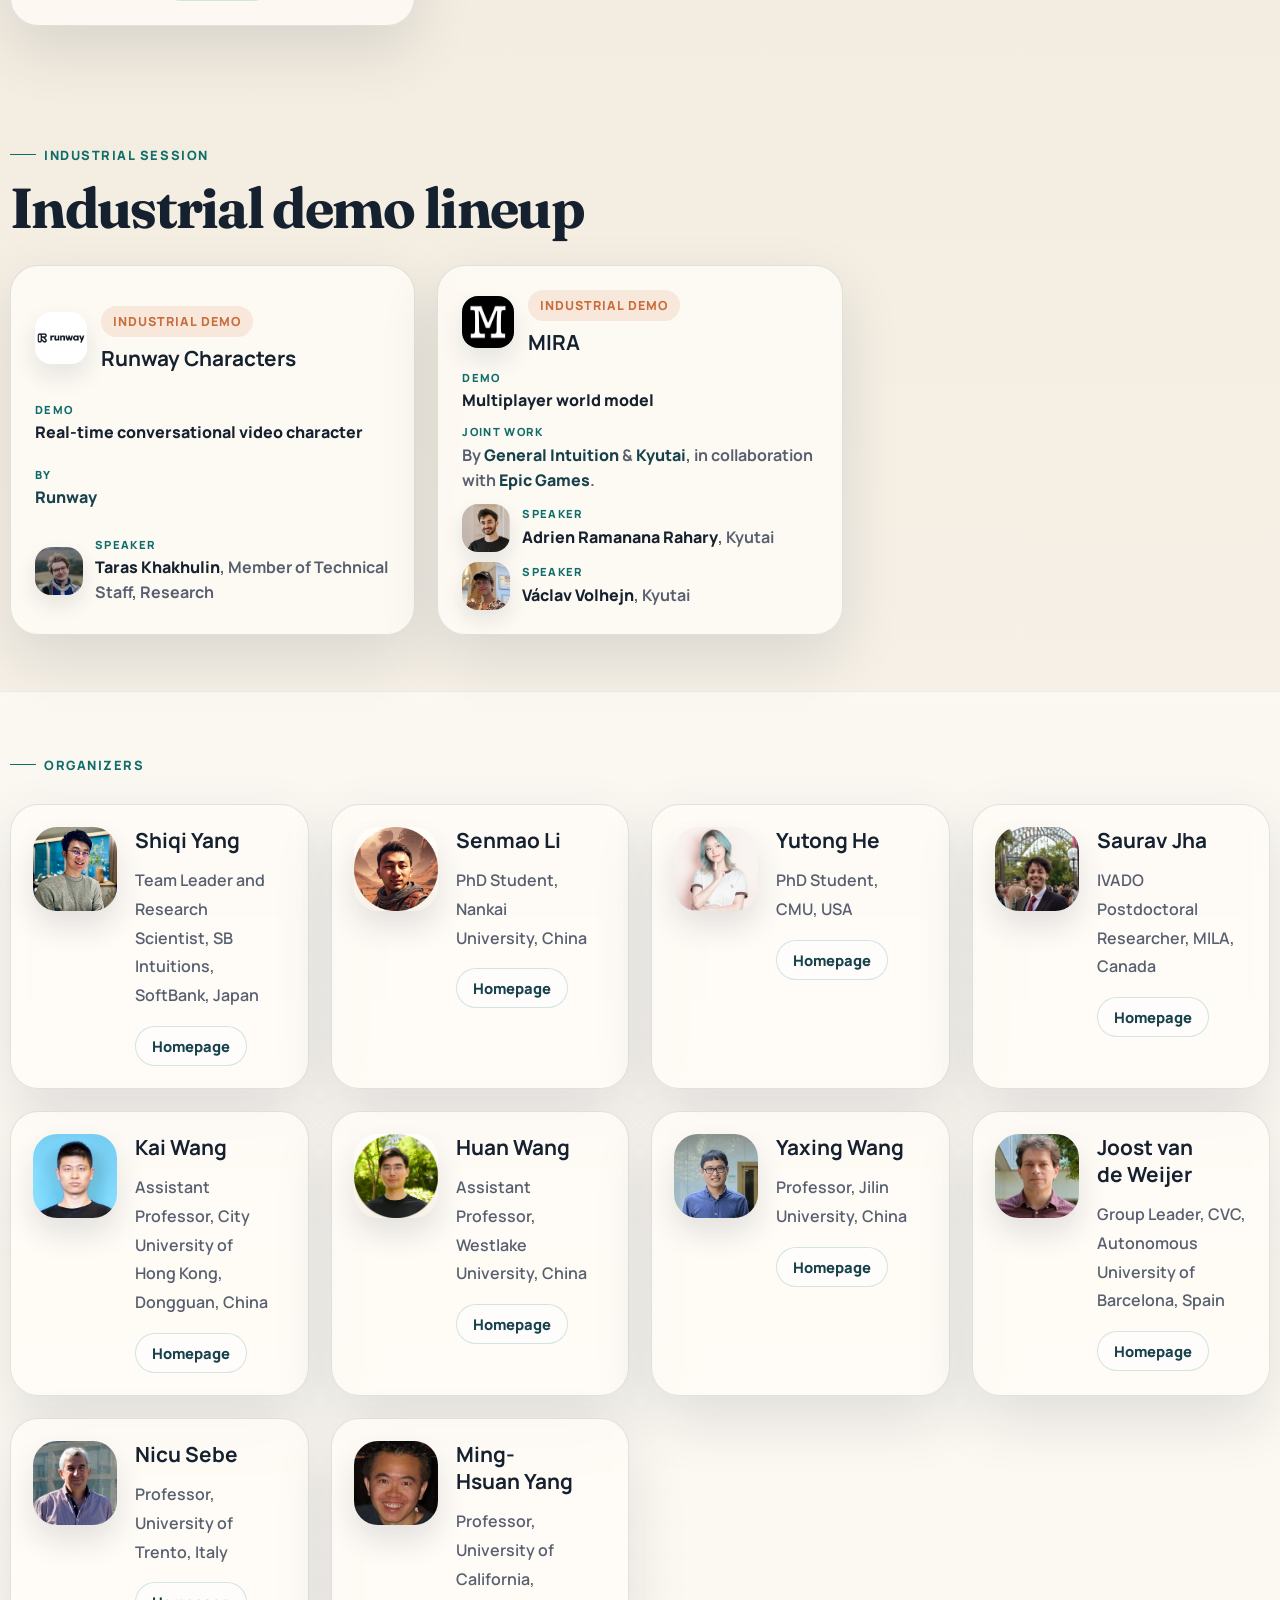
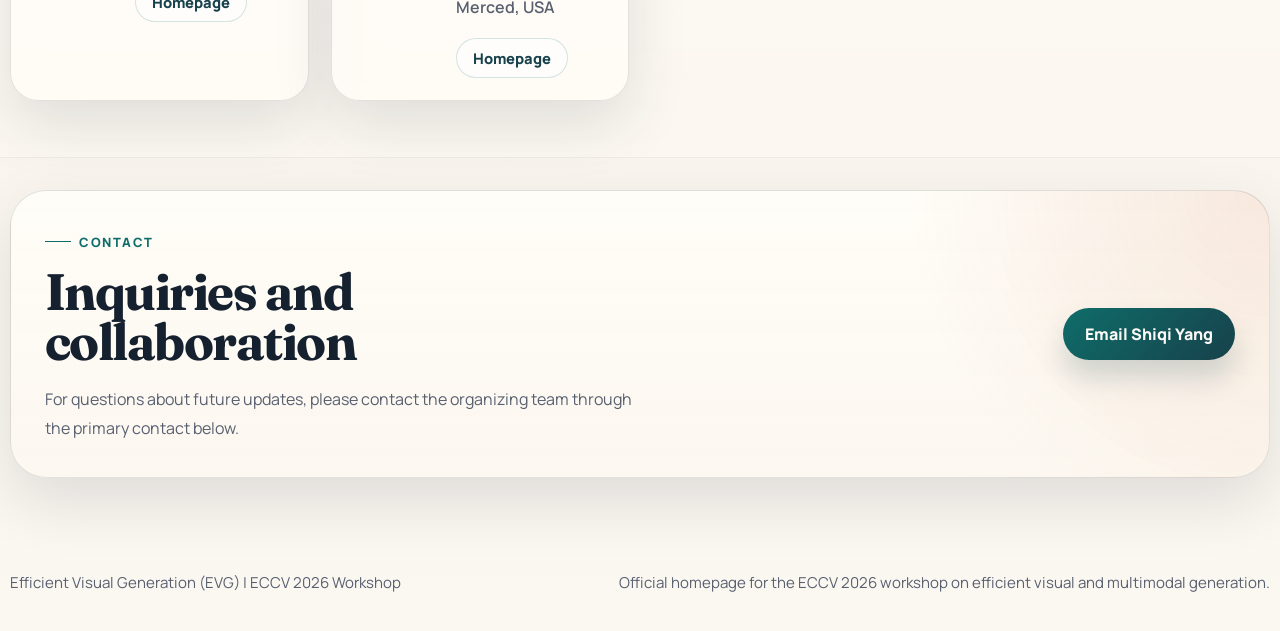
==== commit 431fd6e8: "add MIRA" ====
--- a/workshops/eccv2026.html
+++ b/workshops/eccv2026.html
@@ -29,7 +29,7 @@
 
     <link rel="icon" href="../assets/favicon.svg" type="image/svg+xml">
     <link rel="apple-touch-icon" href="../assets/favicon.svg">
-    <link rel="stylesheet" href="../assets/css/style.css">
+    <link rel="stylesheet" href="../assets/css/style.css?v=20260709-mira-speaker-photos">
 </head>
 
 <body>
@@ -293,39 +293,40 @@
                 </div>
 
                 <div class="industrial-grid">
-                    <article class="industrial-card">
-                        <div class="industrial-header">
-                            <a class="industrial-logo" href="https://runwayml.com/product/characters" target="_blank"
-                                rel="noreferrer" aria-label="Runway Characters">
-                                <img class="industrial-logo-image" src="../assets/logos/runway-logo.png" alt="Runway logo"
-                                    loading="lazy">
+                    <article class="industrial-card company-card">
+                        <div class="industrial-header company-header">
+                            <a class="industrial-logo company-logo" href="https://runwayml.com/product/characters"
+                                target="_blank" rel="noreferrer" aria-label="Runway Characters">
+                                <img class="industrial-logo-image company-logo-image" src="../assets/logos/runway-logo.png"
+                                    alt="Runway logo" loading="lazy">
                             </a>
-                            <div class="industrial-copy">
+                            <div class="industrial-copy company-copy">
                                 <span class="person-status">Industrial Demo</span>
                                 <h3><a class="person-name-link" href="https://runwayml.com/product/characters"
                                         target="_blank" rel="noreferrer">Runway Characters</a></h3>
                             </div>
                         </div>
 
-                        <div class="industrial-details">
-                            <p class="industrial-demo-line">
+                        <div class="industrial-details company-details">
+                            <p class="industrial-demo-line company-talk-line">
                                 <span>Demo</span>
                                 Real-time conversational video character
                             </p>
 
-                            <p class="industrial-credit-line">
+                            <p class="industrial-credit-line company-attribution-line">
                                 <span>By</span>
                                 <a href="https://runwayml.com/" target="_blank" rel="noreferrer">Runway</a>
                             </p>
 
-                            <div class="industrial-speakers" aria-label="Runway Characters speakers">
-                                <div class="industrial-speaker-item">
-                                    <a class="industrial-speaker-avatar" href="https://khakhulin.github.io/"
-                                        target="_blank" rel="noreferrer" aria-label="Taras Khakhulin homepage">
+                            <div class="industrial-speakers company-speakers" aria-label="Runway Characters speakers">
+                                <div class="industrial-speaker-item company-speaker-item">
+                                    <a class="industrial-speaker-avatar company-speaker-avatar"
+                                        href="https://khakhulin.github.io/" target="_blank" rel="noreferrer"
+                                        aria-label="Taras Khakhulin homepage">
                                         <img class="person-photo" src="../assets/people/TarasKhakhulin.jpeg"
                                             alt="Portrait of Taras Khakhulin" loading="lazy">
                                     </a>
-                                    <p class="industrial-speaker-line">
+                                    <p class="industrial-speaker-line company-speaker-line">
                                         <span>Speaker</span>
                                         <a class="person-name-link" href="https://khakhulin.github.io/" target="_blank"
                                             rel="noreferrer">Taras Khakhulin</a>, Member of Technical Staff, Research
@@ -335,27 +336,27 @@
                         </div>
                     </article>
 
-                    <article class="industrial-card">
-                        <div class="industrial-header">
-                            <a class="industrial-logo" href="https://mira-wm.com/" target="_blank" rel="noreferrer"
-                                aria-label="MIRA website">
-                                <img class="industrial-logo-image" src="../assets/logos/mira-icon.png" alt="MIRA logo"
-                                    loading="lazy">
+                    <article class="industrial-card company-card">
+                        <div class="industrial-header company-header">
+                            <a class="industrial-logo company-logo" href="https://mira-wm.com/" target="_blank"
+                                rel="noreferrer" aria-label="MIRA website">
+                                <img class="industrial-logo-image company-logo-image" src="../assets/logos/mira-icon.png"
+                                    alt="MIRA logo" loading="lazy">
                             </a>
-                            <div class="industrial-copy">
+                            <div class="industrial-copy company-copy">
                                 <span class="person-status">Industrial Demo</span>
                                 <h3><a class="person-name-link" href="https://mira-wm.com/" target="_blank"
                                         rel="noreferrer">MIRA</a></h3>
                             </div>
                         </div>
 
-                        <div class="industrial-details">
-                            <p class="industrial-demo-line">
+                        <div class="industrial-details company-details">
+                            <p class="industrial-demo-line company-talk-line">
                                 <span>Demo</span>
                                 Multiplayer world model
                             </p>
 
-                            <p class="industrial-credit-line">
+                            <p class="industrial-credit-line company-attribution-line">
                                 <span>Joint work</span>
                                 By
                                 <a href="https://www.generalintuition.com/" target="_blank" rel="noreferrer">General Intuition</a>
@@ -365,11 +366,35 @@
                                 <a href="https://www.epicgames.com/site/home" target="_blank" rel="noreferrer">Epic Games</a>.
                             </p>
 
-                            <div class="industrial-speakers" aria-label="MIRA speakers">
-                                <p class="industrial-speaker-line industrial-speaker-placeholder">
-                                    <span>Speakers</span>
-                                    To be announced (Kyutai)
-                                </p>
+                            <div class="industrial-speakers company-speakers" aria-label="MIRA speakers">
+                                <div class="industrial-speaker-item company-speaker-item">
+                                    <a class="industrial-speaker-avatar company-speaker-avatar"
+                                        href="https://www.linkedin.com/in/adrien-ramanana-rahary/?locale=en"
+                                        target="_blank" rel="noreferrer" aria-label="Adrien Ramanana Rahary LinkedIn">
+                                        <img class="person-photo" src="../assets/people/adrien-ramanana-rahary.jpg"
+                                            alt="Portrait of Adrien Ramanana Rahary" loading="lazy">
+                                    </a>
+                                    <p class="industrial-speaker-line company-speaker-line">
+                                        <span>Speaker</span>
+                                        <a class="person-name-link"
+                                            href="https://www.linkedin.com/in/adrien-ramanana-rahary/?locale=en"
+                                            target="_blank" rel="noreferrer">Adrien Ramanana Rahary</a>, Kyutai
+                                    </p>
+                                </div>
+
+                                <div class="industrial-speaker-item company-speaker-item">
+                                    <a class="industrial-speaker-avatar company-speaker-avatar"
+                                        href="https://vvolhejn.com/" target="_blank" rel="noreferrer"
+                                        aria-label="Václav Volhejn homepage">
+                                        <img class="person-photo" src="../assets/people/vaclav-volhejn.jpg"
+                                            alt="Portrait of Václav Volhejn" loading="lazy">
+                                    </a>
+                                    <p class="industrial-speaker-line company-speaker-line">
+                                        <span>Speaker</span>
+                                        <a class="person-name-link" href="https://vvolhejn.com/" target="_blank"
+                                            rel="noreferrer">Václav Volhejn</a>, Kyutai
+                                    </p>
+                                </div>
                             </div>
                         </div>
                     </article>
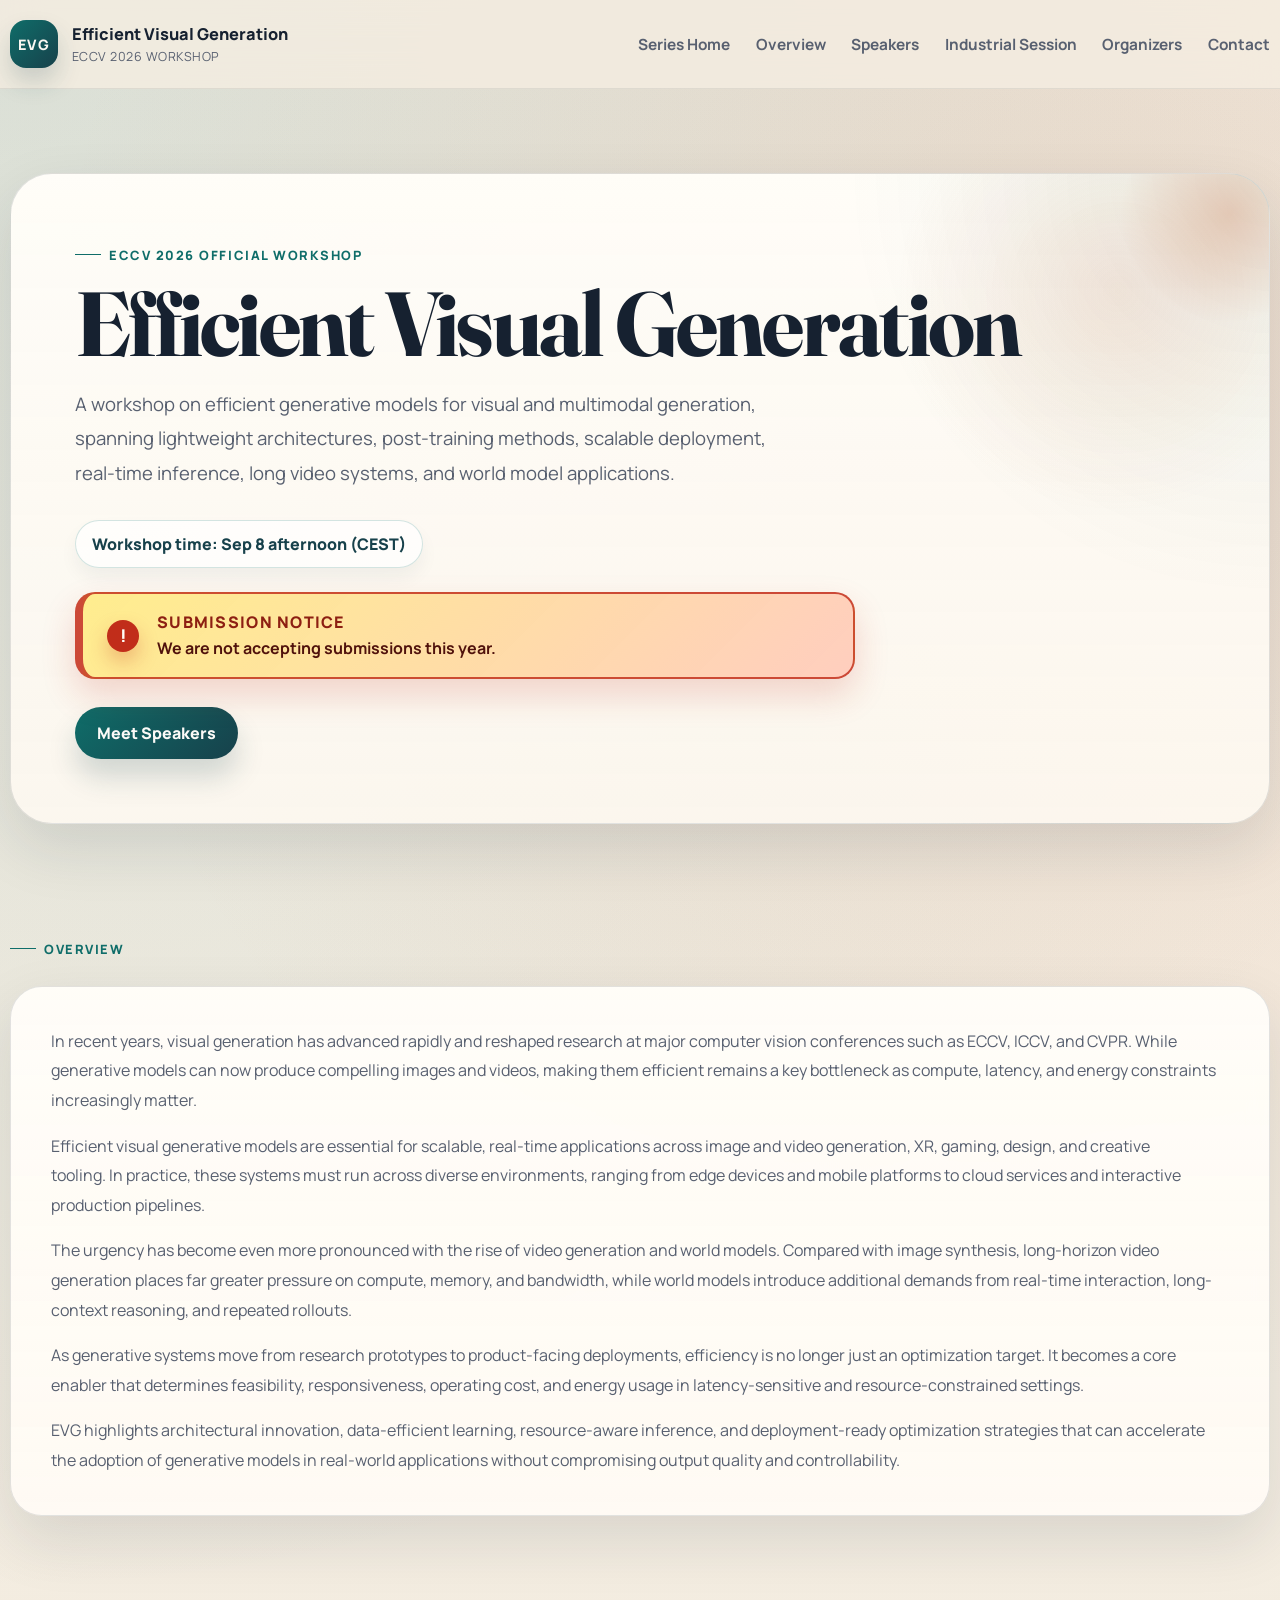
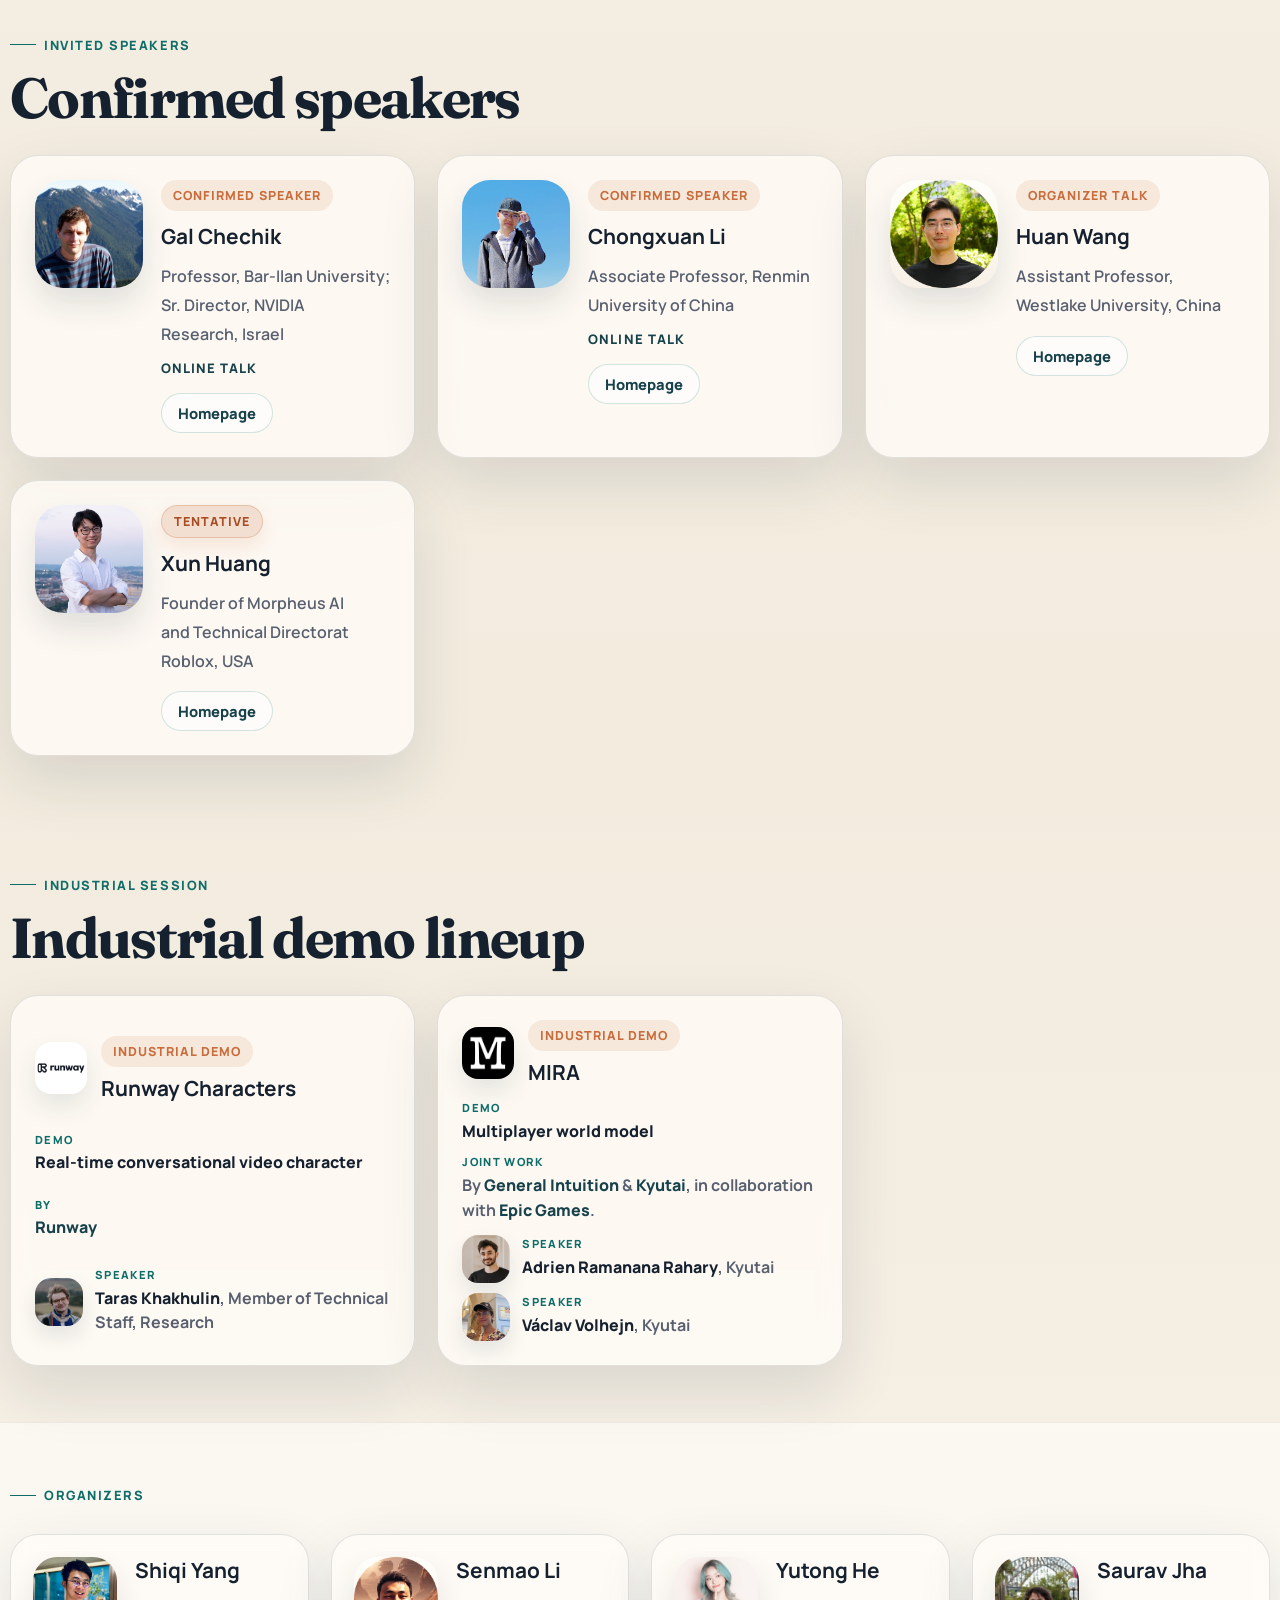
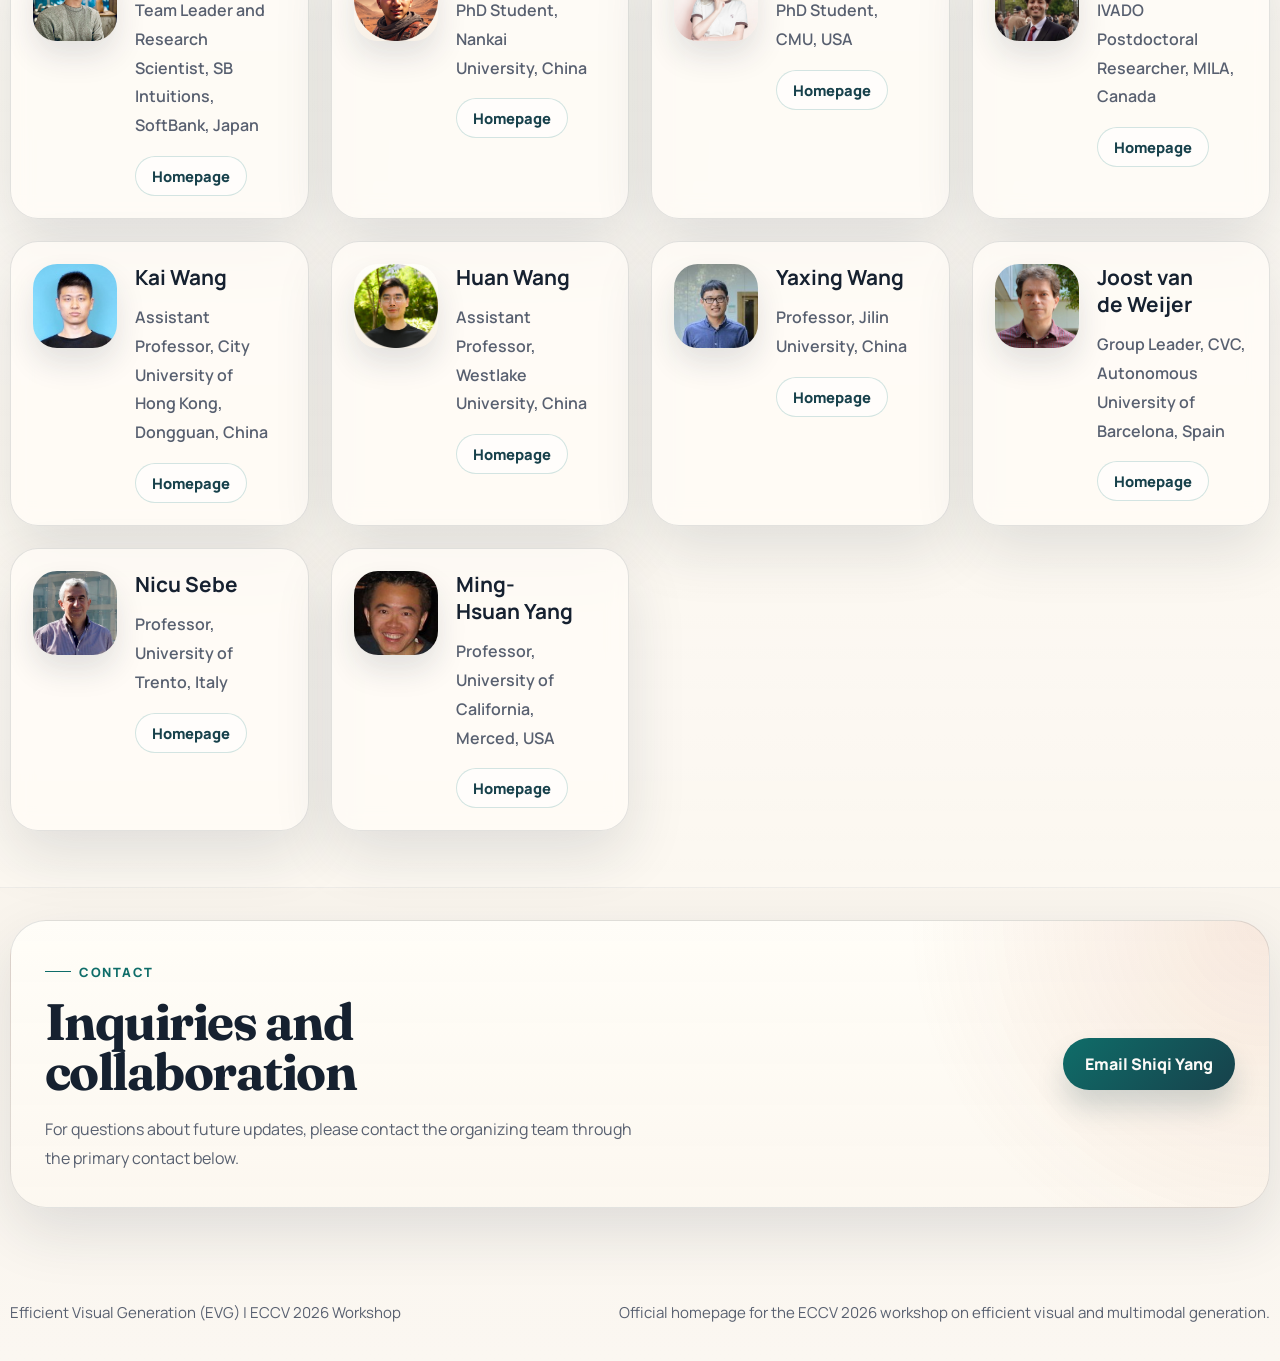
==== commit eaa90787: "update" ====
--- a/workshops/eccv2026.html
+++ b/workshops/eccv2026.html
@@ -46,7 +46,6 @@
             <nav class="site-nav" aria-label="Primary">
                 <a href="../index.html">Series Home</a>
                 <a href="#overview">Overview</a>
-                <a href="#topics">Topics</a>
                 <a href="#speakers">Speakers</a>
                 <a href="#industrial-session">Industrial Session</a>
                 <a href="#organizers">Organizers</a>
@@ -81,8 +80,7 @@
                     </div>
 
                     <div class="hero-actions">
-                        <a class="button button-primary" href="#topics">Explore Topics</a>
-                        <a class="button button-secondary" href="#speakers">Meet Speakers</a>
+                        <a class="button button-primary" href="#speakers">Meet Speakers</a>
                     </div>
 
 
@@ -134,70 +132,6 @@
             </div>
         </section>
 
-        <section class="section section-muted" id="topics">
-            <div class="wrapper">
-                <div class="section-intro">
-                    <p class="eyebrow">Workshop Themes</p>
-                    <h2>What the workshop will cover</h2>
-
-                </div>
-
-                <div class="topics-grid">
-                    <article class="topic-card">
-                        <p class="topic-number">01</p>
-                        <h3>Efficient Model Architectures</h3>
-                        <p class="topic-summary">
-                            Architectures that reduce compute and memory without sacrificing generative quality.
-                        </p>
-                        <ul class="topic-list">
-                            <li>Lightweight backbones for image, video, and multimodal generation</li>
-                            <li>Token, latent, and memory compression strategies</li>
-                            <li>Adaptive computation and resource-aware model design</li>
-                        </ul>
-                    </article>
-
-                    <article class="topic-card">
-                        <p class="topic-number">02</p>
-                        <h3>Efficient Training and Post-Training</h3>
-                        <p class="topic-summary">
-                            Methods that reduce the cost of adaptation, scaling, and refinement for generative systems.
-                        </p>
-                        <ul class="topic-list">
-                            <li>Data-efficient training, finetuning, and adaptation</li>
-                            <li>Post-training optimization for controllability and quality</li>
-                            <li>Distillation and alignment with limited compute budgets</li>
-                        </ul>
-                    </article>
-
-                    <article class="topic-card">
-                        <p class="topic-number">03</p>
-                        <h3>Inference and Deployment</h3>
-                        <p class="topic-summary">
-                            Practical methods for low-latency inference and deployment across edge and cloud platforms.
-                        </p>
-                        <ul class="topic-list">
-                            <li>Quantization, pruning, and model compression for generation</li>
-                            <li>Serving systems for scalable and real-time inference</li>
-                            <li>Deployment strategies for mobile, edge, and cloud settings</li>
-                        </ul>
-                    </article>
-
-                    <article class="topic-card">
-                        <p class="topic-number">04</p>
-                        <h3>Application-Specific Efficiency</h3>
-                        <p class="topic-summary">
-                            Efficiency challenges that emerge in demanding real-world generative applications.
-                        </p>
-                        <ul class="topic-list">
-                            <li>Streaming and interactive generation pipelines</li>
-                            <li>Long video, high-resolution, and temporally consistent synthesis</li>
-                            <li>Efficient world models and embodied rollout systems</li>
-                        </ul>
-                    </article>
-                </div>
-            </div>
-        </section>
-
         <section class="section" id="speakers">
             <div class="wrapper">
                 <div class="section-intro">
--- a/assets/css/style.css
+++ b/assets/css/style.css
@@ -483,7 +483,7 @@
 }
 
 .edition-grid {
-  grid-template-columns: minmax(0, 720px);
+  grid-template-columns: minmax(0, 820px);
 }
 
 .industrial-grid {
@@ -506,40 +506,90 @@
 }
 
 .edition-card {
-  padding: 30px;
+  display: grid;
+  grid-template-columns: minmax(0, 1fr) auto;
+  align-items: end;
+  gap: 28px;
+  padding: 30px 32px;
   border: 1px solid var(--line);
   box-shadow: var(--shadow);
 }
 
+.edition-card-link {
+  position: relative;
+  overflow: hidden;
+  isolation: isolate;
+  transition: transform 180ms ease, box-shadow 180ms ease, border-color 180ms ease;
+}
+
+.edition-card-link::before {
+  content: "";
+  position: absolute;
+  z-index: -1;
+  right: -72px;
+  bottom: -100px;
+  width: 260px;
+  height: 260px;
+  border-radius: 999px;
+  background: radial-gradient(circle, rgba(15, 109, 105, 0.14), transparent 68%);
+}
+
+.edition-card-link:hover,
+.edition-card-link:focus-visible {
+  border-color: rgba(15, 109, 105, 0.28);
+  box-shadow: 0 28px 60px rgba(23, 45, 58, 0.16);
+  transform: translateY(-3px);
+}
+
+.edition-card-link:focus-visible {
+  outline: 3px solid rgba(15, 109, 105, 0.34);
+  outline-offset: 4px;
+}
+
 .edition-card h3 {
-  margin-top: 14px;
+  margin-top: 12px;
   font-size: 1.55rem;
   line-height: 1.25;
   text-wrap: balance;
 }
 
-.edition-card p:not(.topic-number) {
+.edition-card p {
   margin-top: 14px;
   color: var(--muted);
   line-height: 1.78;
   text-wrap: pretty;
 }
 
-.edition-meta {
-  display: flex;
-  flex-wrap: wrap;
+.edition-link-label {
+  display: inline-flex;
+  align-items: center;
   gap: 10px;
-  margin-top: 18px;
-}
-
-.edition-meta span {
-  padding: 9px 12px;
+  min-height: 44px;
+  padding: 0 16px;
   border-radius: 999px;
   border: 1px solid rgba(15, 109, 105, 0.16);
-  background: rgba(255, 255, 255, 0.56);
+  background: rgba(255, 255, 255, 0.7);
   color: var(--teal-deep);
-  font-size: 0.88rem;
-  font-weight: 800;
+  font-size: 0.9rem;
+  font-weight: 800;
+  white-space: nowrap;
+  transition: background 180ms ease, color 180ms ease;
+}
+
+.edition-link-label span {
+  font-size: 1.2em;
+  transition: transform 180ms ease;
+}
+
+.edition-card-link:hover .edition-link-label,
+.edition-card-link:focus-visible .edition-link-label {
+  background: var(--teal-deep);
+  color: #fbfaf7;
+}
+
+.edition-card-link:hover .edition-link-label span,
+.edition-card-link:focus-visible .edition-link-label span {
+  transform: translateX(3px);
 }
 
 .topic-card::before {
@@ -999,6 +1049,12 @@
   .organizers-grid {
     grid-template-columns: 1fr;
   }
+
+  .edition-card {
+    grid-template-columns: 1fr;
+    align-items: start;
+    gap: 20px;
+  }
 }
 
 @media (max-width: 560px) {
@@ -1056,4 +1112,9 @@
     padding-left: 22px;
     padding-right: 22px;
   }
-}
+
+  .edition-card {
+    padding: 24px 22px;
+    border-radius: 24px;
+  }
+}
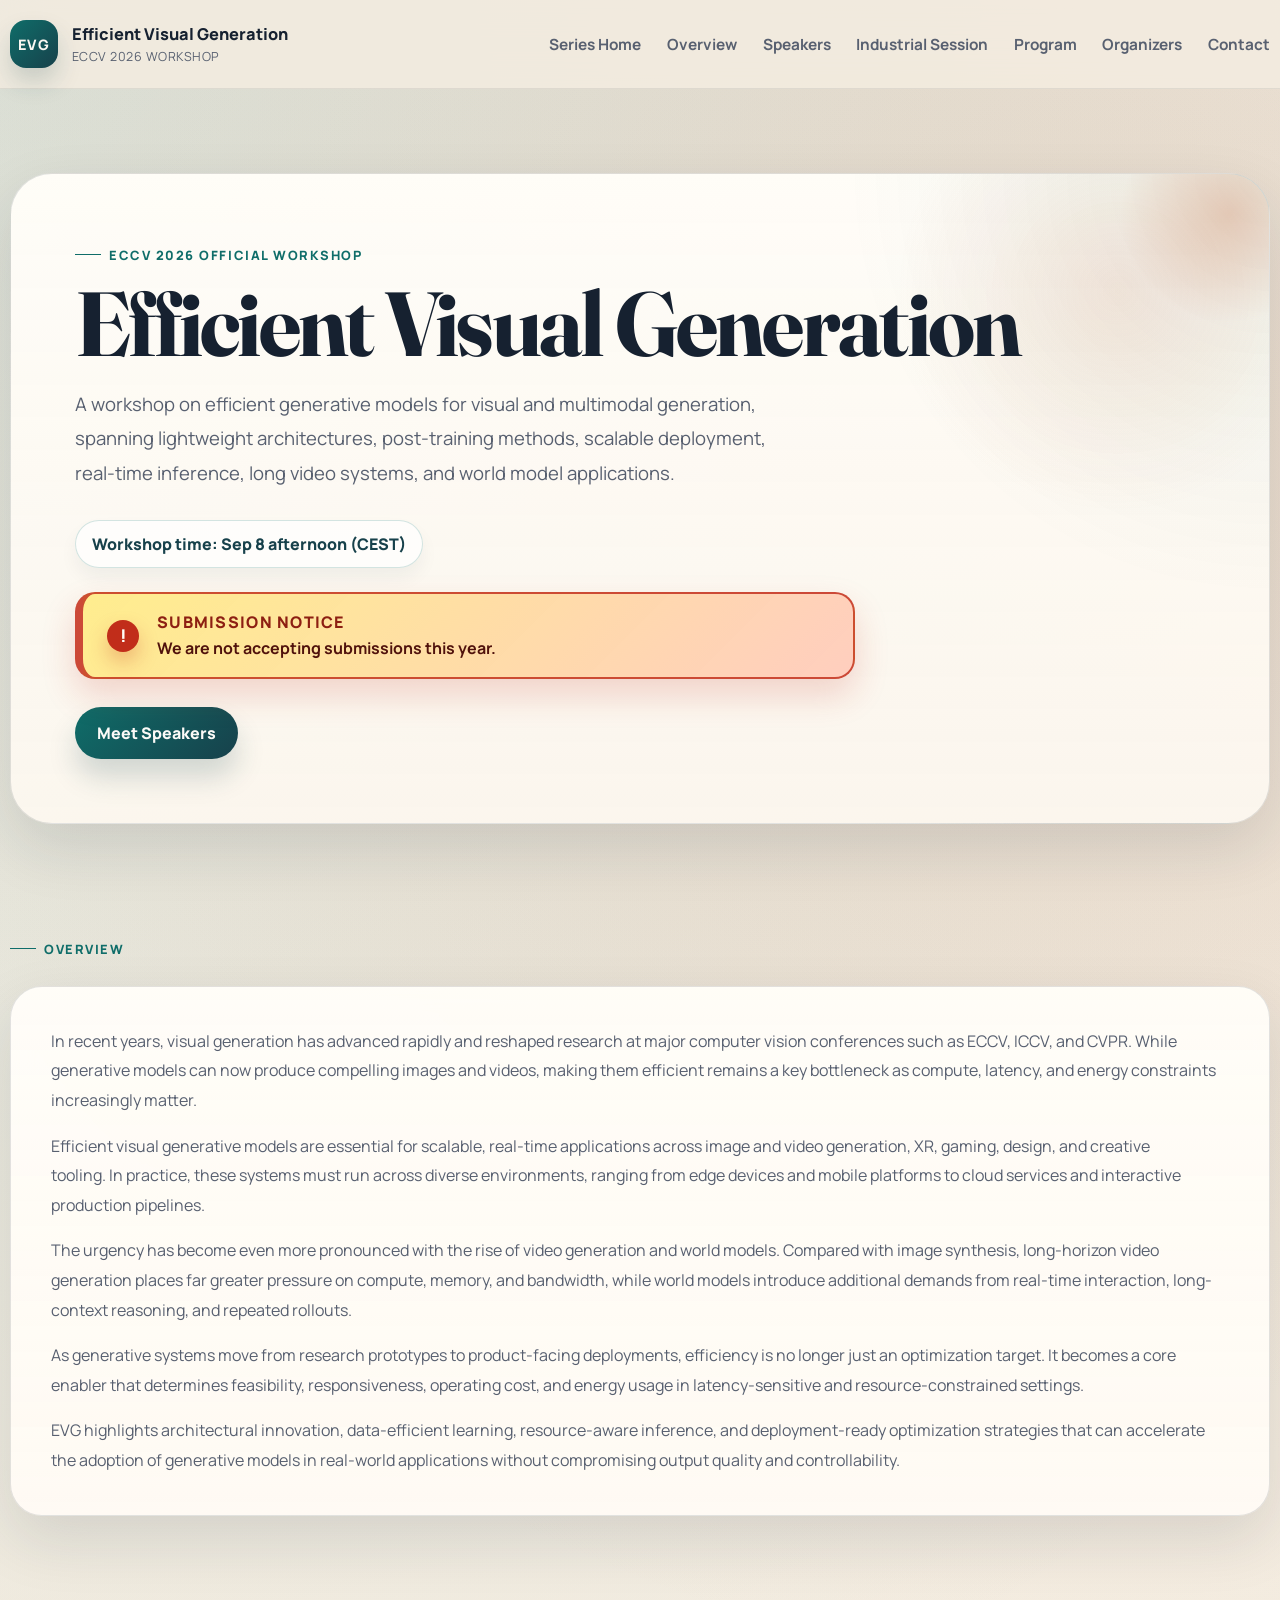
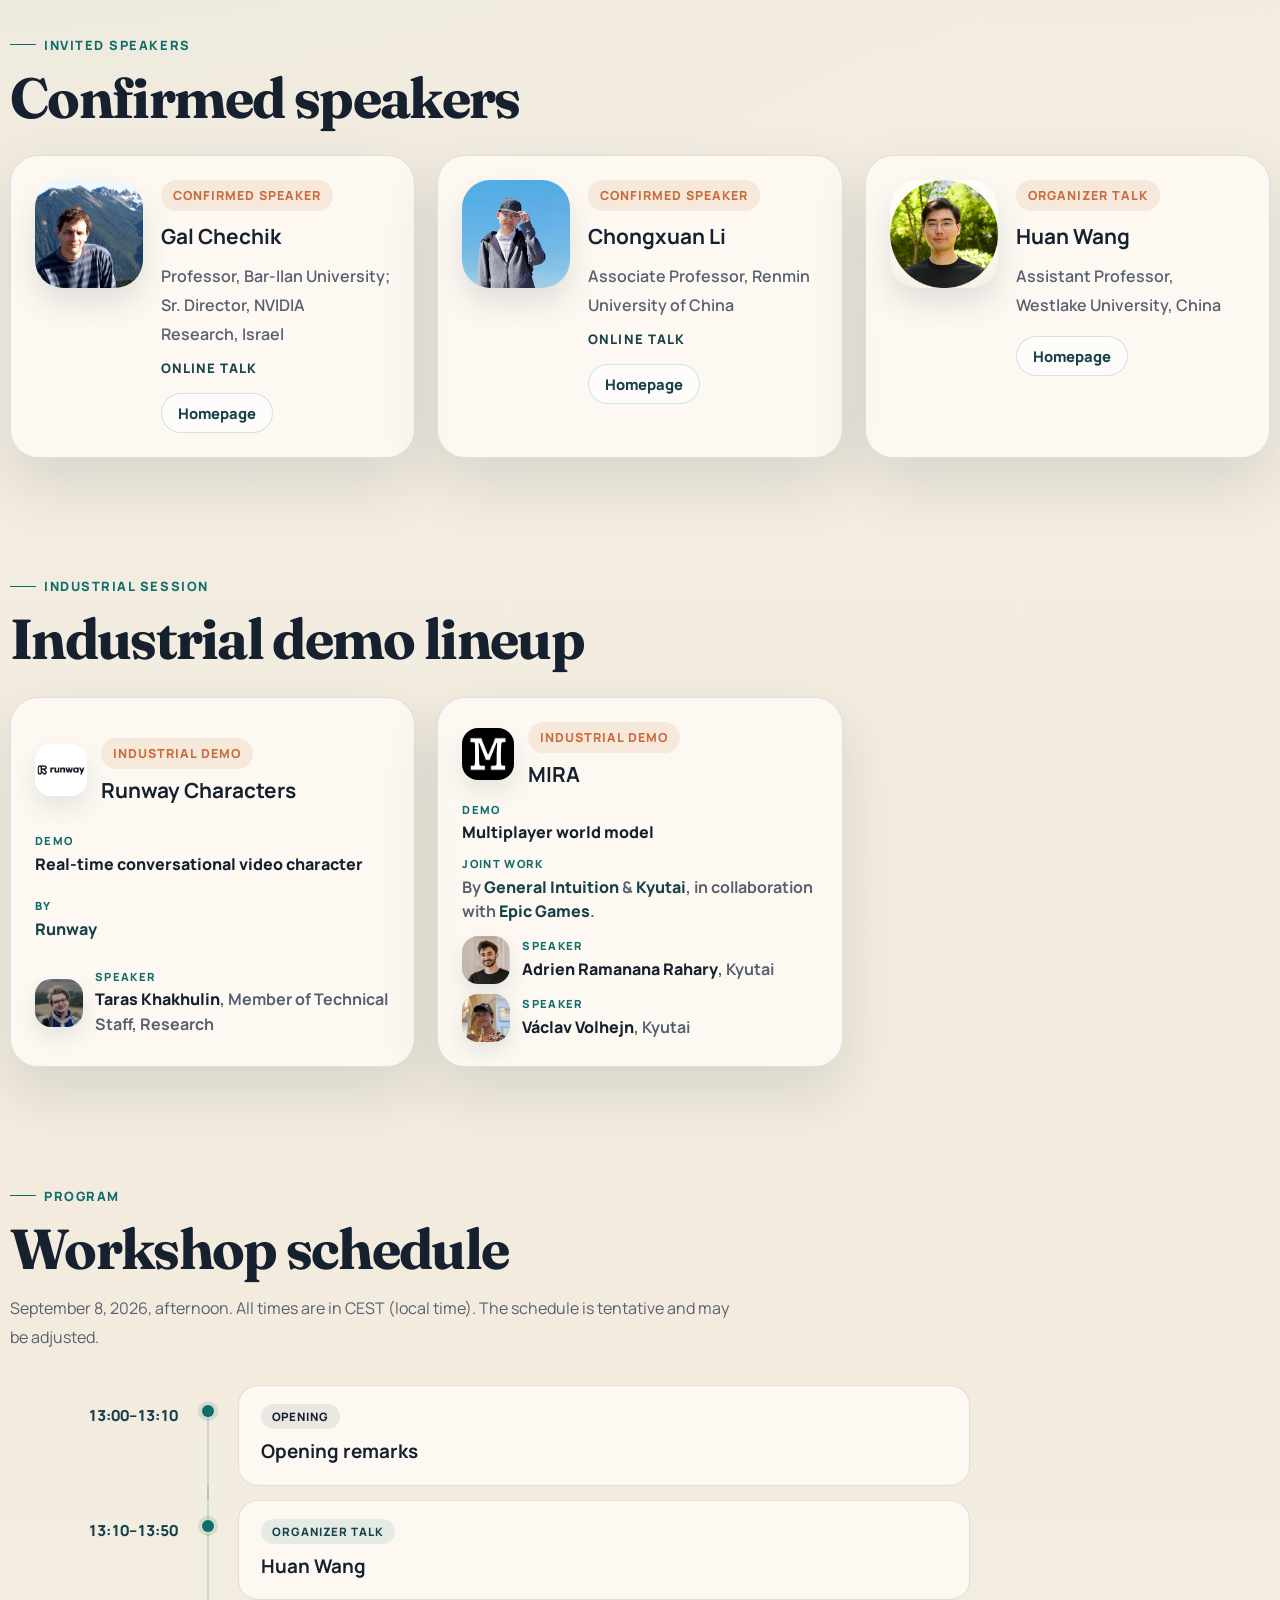
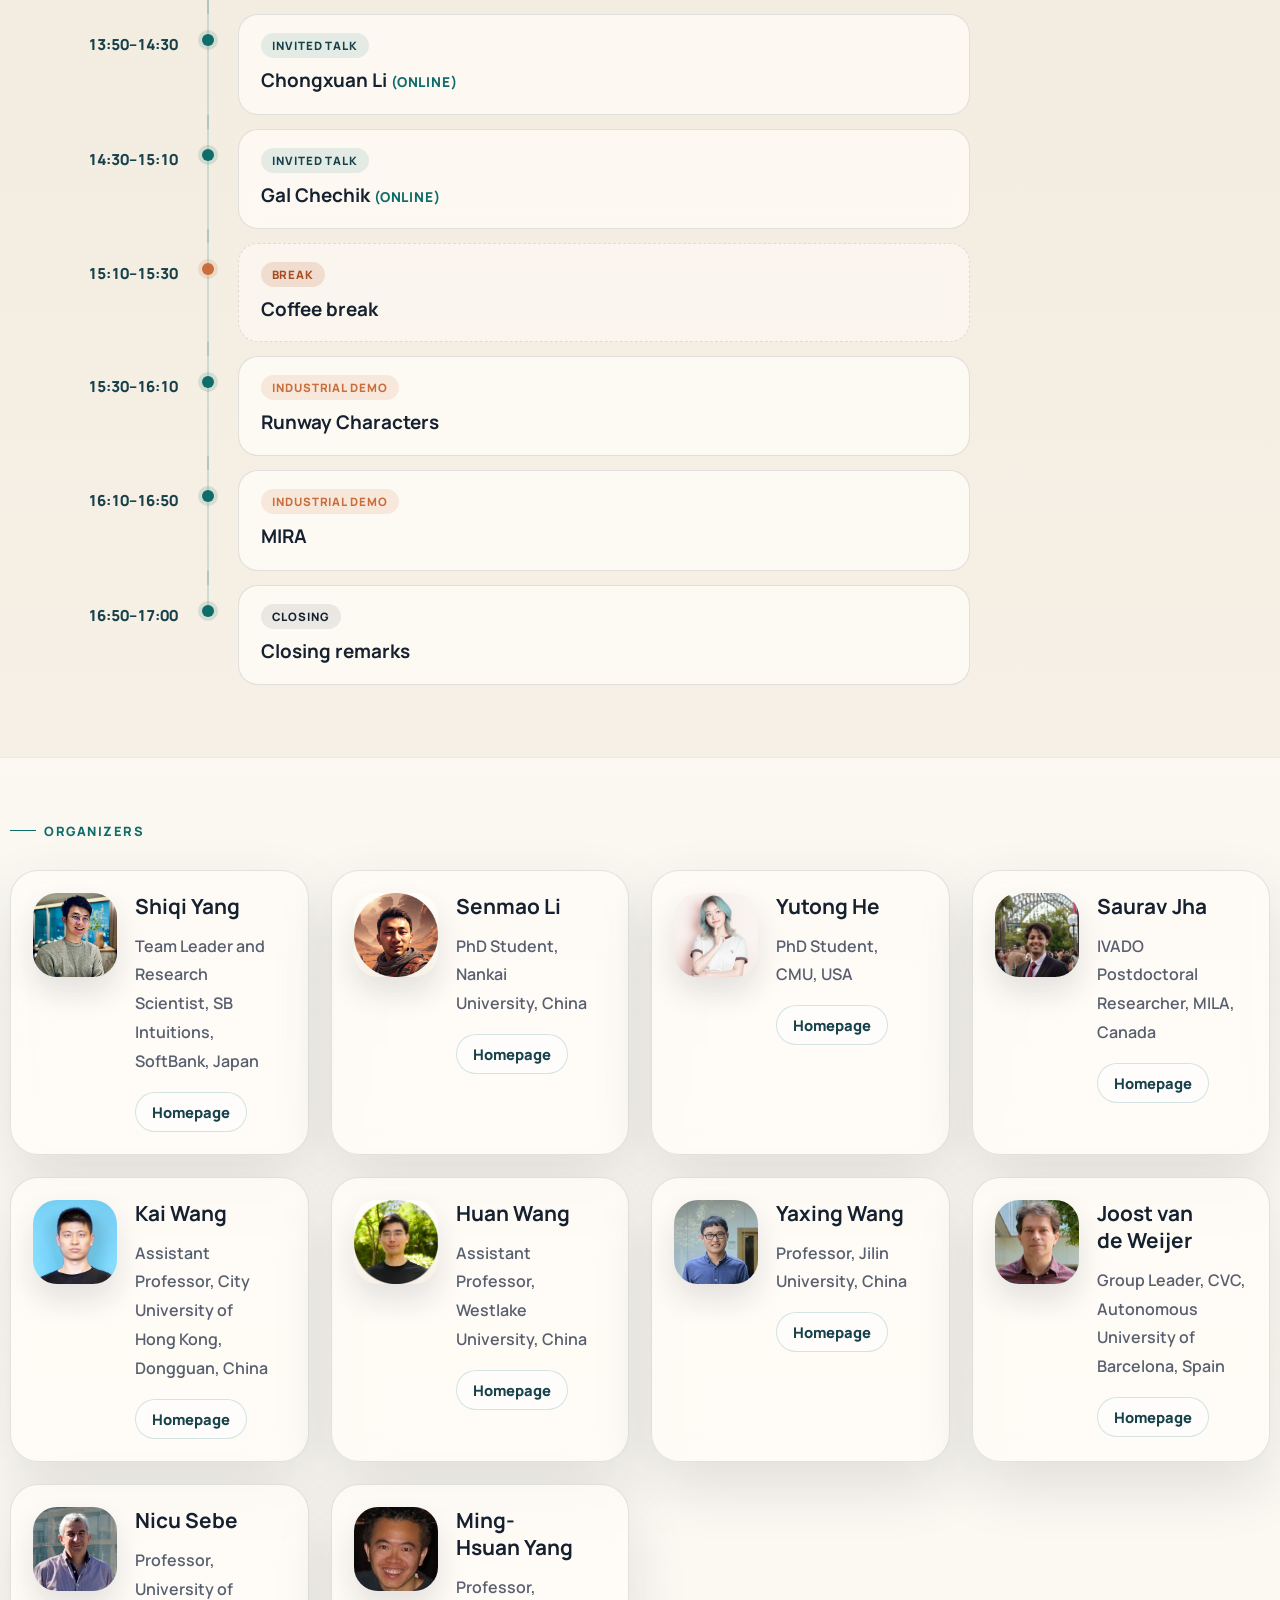
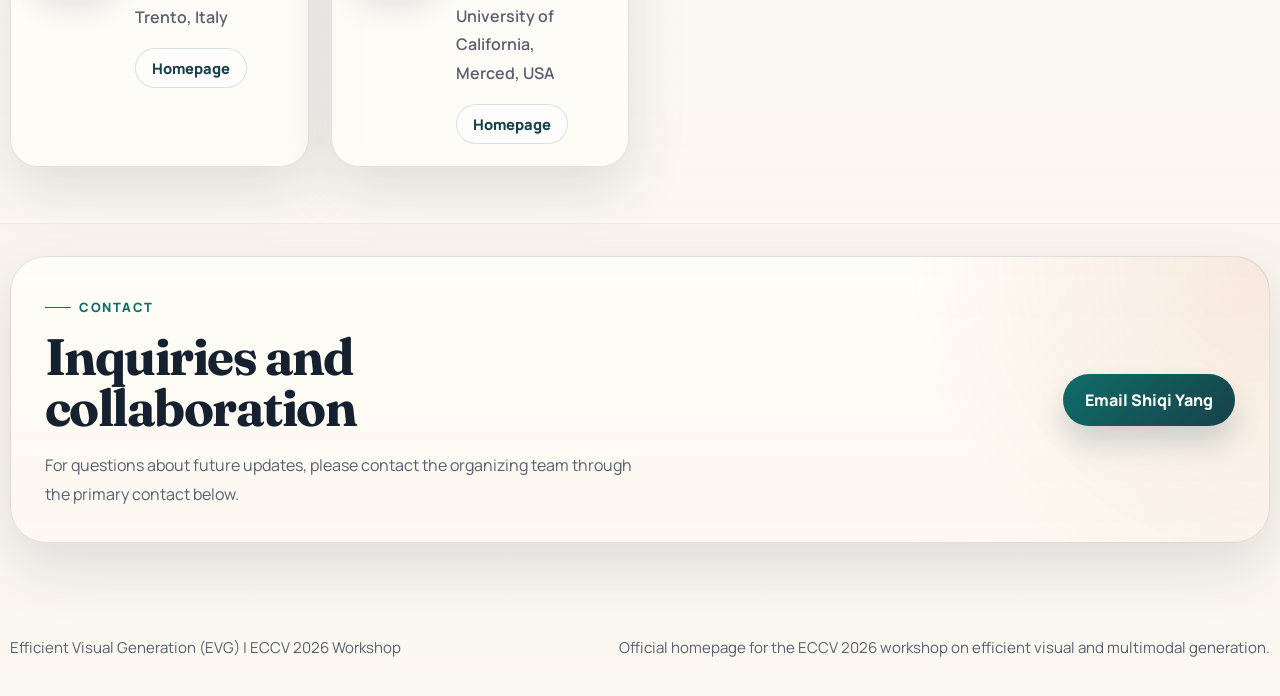
==== commit 9362c2c4: "update schedule" ====
--- a/workshops/eccv2026.html
+++ b/workshops/eccv2026.html
@@ -29,7 +29,7 @@
 
     <link rel="icon" href="../assets/favicon.svg" type="image/svg+xml">
     <link rel="apple-touch-icon" href="../assets/favicon.svg">
-    <link rel="stylesheet" href="../assets/css/style.css?v=20260709-mira-speaker-photos">
+    <link rel="stylesheet" href="../assets/css/style.css?v=20260715-program">
 </head>
 
 <body>
@@ -48,6 +48,7 @@
                 <a href="#overview">Overview</a>
                 <a href="#speakers">Speakers</a>
                 <a href="#industrial-session">Industrial Session</a>
+                <a href="#program">Program</a>
                 <a href="#organizers">Organizers</a>
                 <a href="#contact">Contact</a>
             </nav>
@@ -198,23 +199,6 @@
                         </div>
                     </article>
 
-                    <article class="person-card">
-                        <a class="person-media" href="https://www.xunhuang.me/" target="_blank" rel="noreferrer"
-                            aria-label="Xun Huang homepage">
-                            <img class="person-photo" src="../assets/people/xun.jpg" alt="Portrait of Xun Huang"
-                                loading="lazy">
-                        </a>
-                        <div class="person-copy">
-                            <span class="person-status person-status-tentative">Tentative</span>
-                            <h3><a class="person-name-link" href="https://www.xunhuang.me/" target="_blank"
-                                    rel="noreferrer">Xun Huang</a></h3>
-                            <p class="person-role">Founder of Morpheus AI and Technical Directorat Roblox, USA</p>
-                            <div class="person-actions">
-                                <a class="person-link" href="https://www.xunhuang.me/" target="_blank"
-                                    rel="noreferrer">Homepage</a>
-                            </div>
-                        </div>
-                    </article>
                 </div>
             </div>
         </section>
@@ -336,6 +320,117 @@
             </div>
         </section>
 
+        <section class="section" id="program">
+            <div class="wrapper">
+                <div class="section-intro">
+                    <p class="eyebrow">Program</p>
+                    <h2>Workshop schedule</h2>
+                    <p class="section-copy">
+                        September 8, 2026, afternoon. All times are in CEST (local time).
+                        The schedule is tentative and may be adjusted.
+                    </p>
+                </div>
+
+                <ol class="program-timeline">
+                    <li class="program-item">
+                        <p class="program-time">
+                            <time datetime="2026-09-08T13:00">13:00</time>&ndash;<time
+                                datetime="2026-09-08T13:10">13:10</time>
+                        </p>
+                        <span class="program-marker" aria-hidden="true"></span>
+                        <div class="program-card">
+                            <span class="program-tag program-tag-frame">Opening</span>
+                            <h3>Opening remarks</h3>
+                        </div>
+                    </li>
+
+                    <li class="program-item">
+                        <p class="program-time">
+                            <time datetime="2026-09-08T13:10">13:10</time>&ndash;<time
+                                datetime="2026-09-08T13:50">13:50</time>
+                        </p>
+                        <span class="program-marker" aria-hidden="true"></span>
+                        <div class="program-card">
+                            <span class="program-tag">Organizer Talk</span>
+                            <h3>Huan Wang</h3>
+                        </div>
+                    </li>
+
+                    <li class="program-item">
+                        <p class="program-time">
+                            <time datetime="2026-09-08T13:50">13:50</time>&ndash;<time
+                                datetime="2026-09-08T14:30">14:30</time>
+                        </p>
+                        <span class="program-marker" aria-hidden="true"></span>
+                        <div class="program-card">
+                            <span class="program-tag">Invited Talk</span>
+                            <h3>Chongxuan Li <span class="program-format">(Online)</span></h3>
+                        </div>
+                    </li>
+
+                    <li class="program-item">
+                        <p class="program-time">
+                            <time datetime="2026-09-08T14:30">14:30</time>&ndash;<time
+                                datetime="2026-09-08T15:10">15:10</time>
+                        </p>
+                        <span class="program-marker" aria-hidden="true"></span>
+                        <div class="program-card">
+                            <span class="program-tag">Invited Talk</span>
+                            <h3>Gal Chechik <span class="program-format">(Online)</span></h3>
+                        </div>
+                    </li>
+
+                    <li class="program-item program-item-break">
+                        <p class="program-time">
+                            <time datetime="2026-09-08T15:10">15:10</time>&ndash;<time
+                                datetime="2026-09-08T15:30">15:30</time>
+                        </p>
+                        <span class="program-marker" aria-hidden="true"></span>
+                        <div class="program-card">
+                            <span class="program-tag program-tag-break">Break</span>
+                            <h3>Coffee break</h3>
+                        </div>
+                    </li>
+
+                    <li class="program-item">
+                        <p class="program-time">
+                            <time datetime="2026-09-08T15:30">15:30</time>&ndash;<time
+                                datetime="2026-09-08T16:10">16:10</time>
+                        </p>
+                        <span class="program-marker" aria-hidden="true"></span>
+                        <div class="program-card">
+                            <span class="program-tag program-tag-demo">Industrial Demo</span>
+                            <h3>Runway Characters</h3>
+                        </div>
+                    </li>
+
+                    <li class="program-item">
+                        <p class="program-time">
+                            <time datetime="2026-09-08T16:10">16:10</time>&ndash;<time
+                                datetime="2026-09-08T16:50">16:50</time>
+                        </p>
+                        <span class="program-marker" aria-hidden="true"></span>
+                        <div class="program-card">
+                            <span class="program-tag program-tag-demo">Industrial Demo</span>
+                            <h3>MIRA</h3>
+                        </div>
+                    </li>
+
+                    <li class="program-item">
+                        <p class="program-time">
+                            <time datetime="2026-09-08T16:50">16:50</time>&ndash;<time
+                                datetime="2026-09-08T17:00">17:00</time>
+                        </p>
+                        <span class="program-marker" aria-hidden="true"></span>
+                        <div class="program-card">
+                            <span class="program-tag program-tag-frame">Closing</span>
+                            <h3>Closing remarks</h3>
+                        </div>
+                    </li>
+                </ol>
+            </div>
+        </section>
+
         <section class="section section-muted" id="organizers">
             <div class="wrapper">
                 <div class="section-intro">
--- a/assets/css/style.css
+++ b/assets/css/style.css
@@ -974,6 +974,127 @@
   line-height: 1.8;
 }
 
+.program-timeline {
+  display: grid;
+  row-gap: 14px;
+  margin-top: 34px;
+  max-width: 960px;
+}
+
+.program-item {
+  display: grid;
+  grid-template-columns: 128px 16px minmax(0, 1fr);
+  column-gap: 22px;
+}
+
+.program-time {
+  justify-self: end;
+  padding-top: 20px;
+  color: var(--teal-deep);
+  font-size: 0.95rem;
+  font-weight: 800;
+  font-variant-numeric: tabular-nums;
+  white-space: nowrap;
+}
+
+.program-marker {
+  position: relative;
+}
+
+.program-marker::before {
+  content: "";
+  position: absolute;
+  left: 50%;
+  top: -14px;
+  bottom: -14px;
+  width: 2px;
+  transform: translateX(-50%);
+  background: rgba(15, 109, 105, 0.16);
+}
+
+.program-item:first-child .program-marker::before {
+  top: 26px;
+}
+
+.program-item:last-child .program-marker::before {
+  bottom: calc(100% - 26px);
+}
+
+.program-marker::after {
+  content: "";
+  position: absolute;
+  left: 50%;
+  top: 26px;
+  width: 12px;
+  height: 12px;
+  transform: translate(-50%, -50%);
+  border-radius: 999px;
+  background: var(--teal);
+  box-shadow: 0 0 0 4px rgba(15, 109, 105, 0.14);
+}
+
+.program-item-break .program-marker::after {
+  background: var(--warm);
+  box-shadow: 0 0 0 4px rgba(201, 109, 60, 0.16);
+}
+
+.program-card {
+  padding: 18px 22px 20px;
+  border-radius: var(--radius-md);
+  border: 1px solid var(--line);
+  background: var(--surface);
+  backdrop-filter: blur(10px);
+}
+
+.program-item-break .program-card {
+  padding-bottom: 18px;
+  border-style: dashed;
+  background: rgba(255, 252, 247, 0.55);
+}
+
+.program-tag {
+  display: inline-flex;
+  align-items: center;
+  padding: 5px 11px;
+  border-radius: 999px;
+  background: rgba(15, 109, 105, 0.1);
+  color: var(--teal-deep);
+  font-size: 0.72rem;
+  font-weight: 800;
+  letter-spacing: 0.08em;
+  text-transform: uppercase;
+}
+
+.program-tag-frame {
+  background: rgba(22, 33, 48, 0.08);
+  color: var(--ink);
+}
+
+.program-tag-demo {
+  background: var(--warm-soft);
+  color: var(--warm);
+}
+
+.program-tag-break {
+  background: rgba(201, 109, 60, 0.18);
+  color: #a84d24;
+}
+
+.program-card h3 {
+  margin-top: 10px;
+  font-size: 1.18rem;
+  line-height: 1.35;
+  text-wrap: balance;
+}
+
+.program-format {
+  color: var(--teal);
+  font-size: 0.85rem;
+  font-weight: 800;
+  letter-spacing: 0.06em;
+  text-transform: uppercase;
+}
+
 .site-footer {
   padding: 22px 0 38px;
 }
@@ -1054,6 +1175,20 @@
     grid-template-columns: 1fr;
     align-items: start;
     gap: 20px;
+  }
+
+  .program-item {
+    grid-template-columns: minmax(0, 1fr);
+    row-gap: 8px;
+  }
+
+  .program-marker {
+    display: none;
+  }
+
+  .program-time {
+    justify-self: start;
+    padding-top: 0;
   }
 }
 
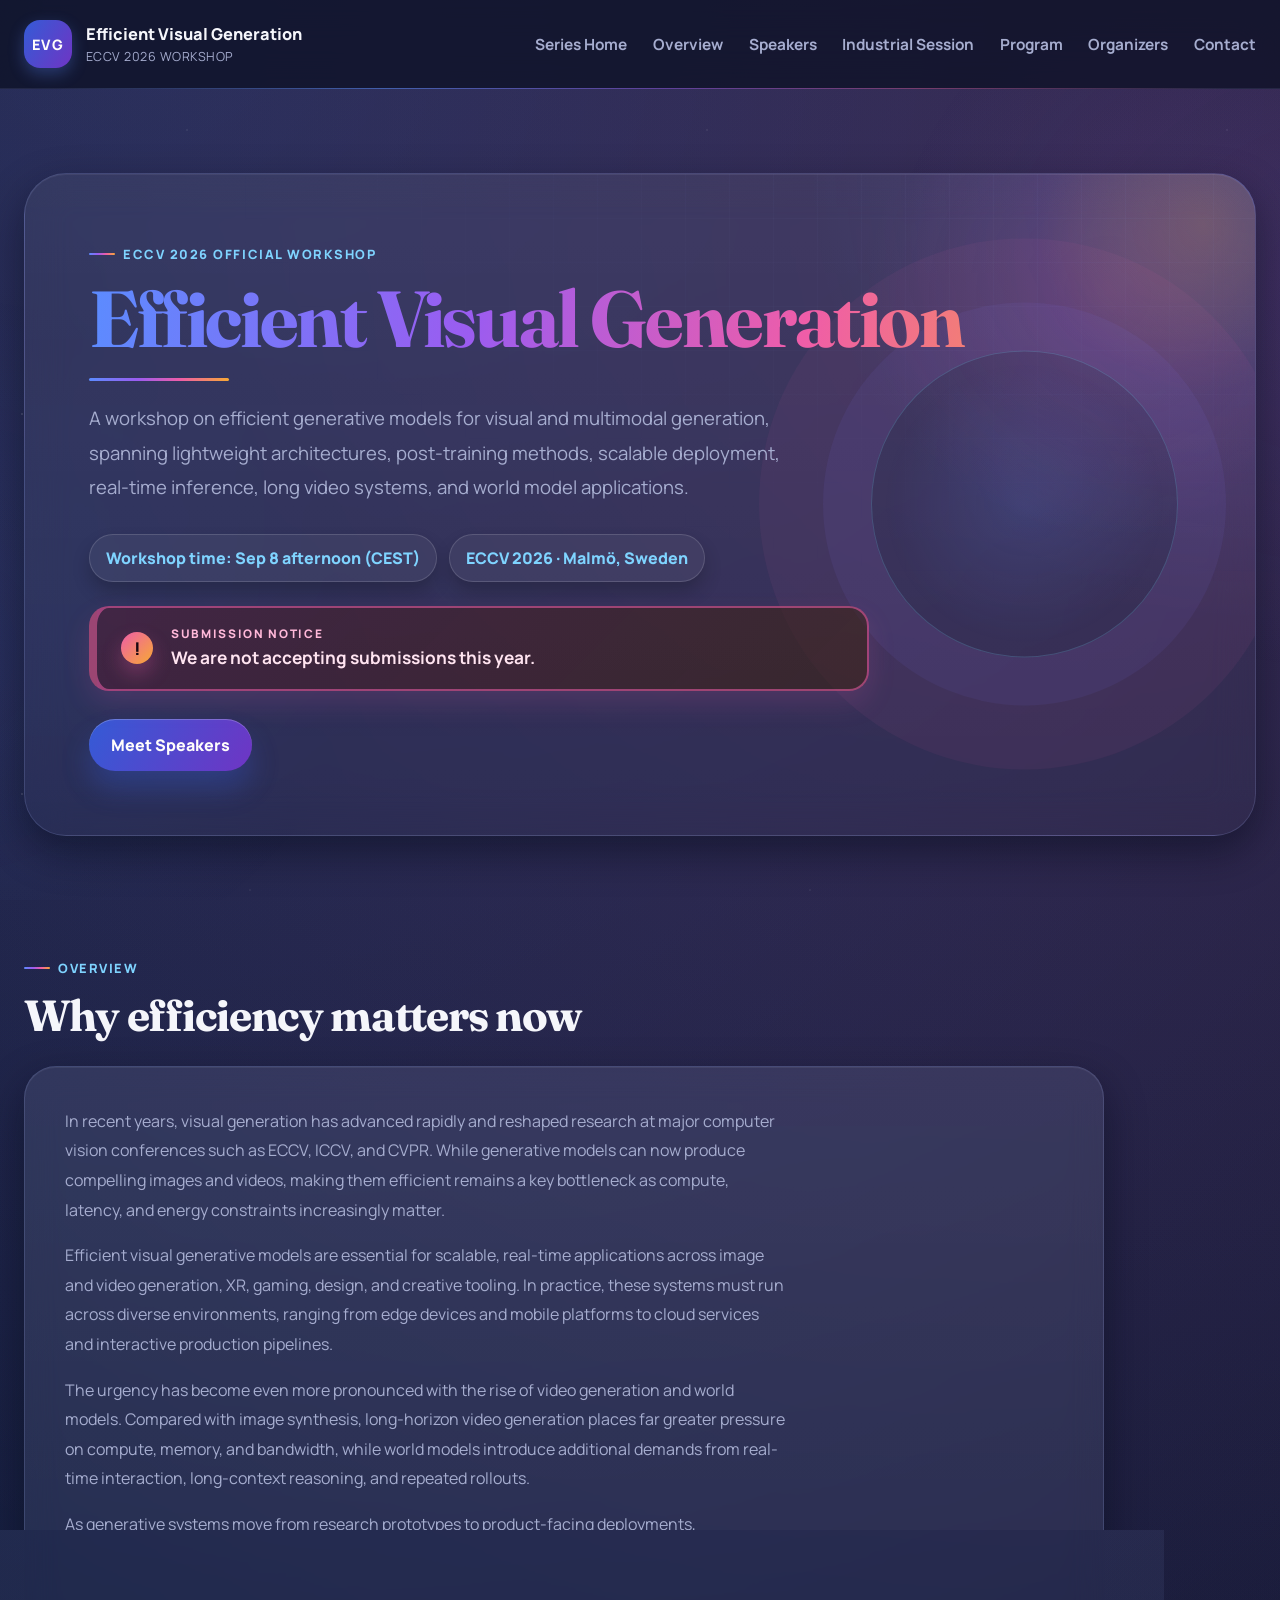
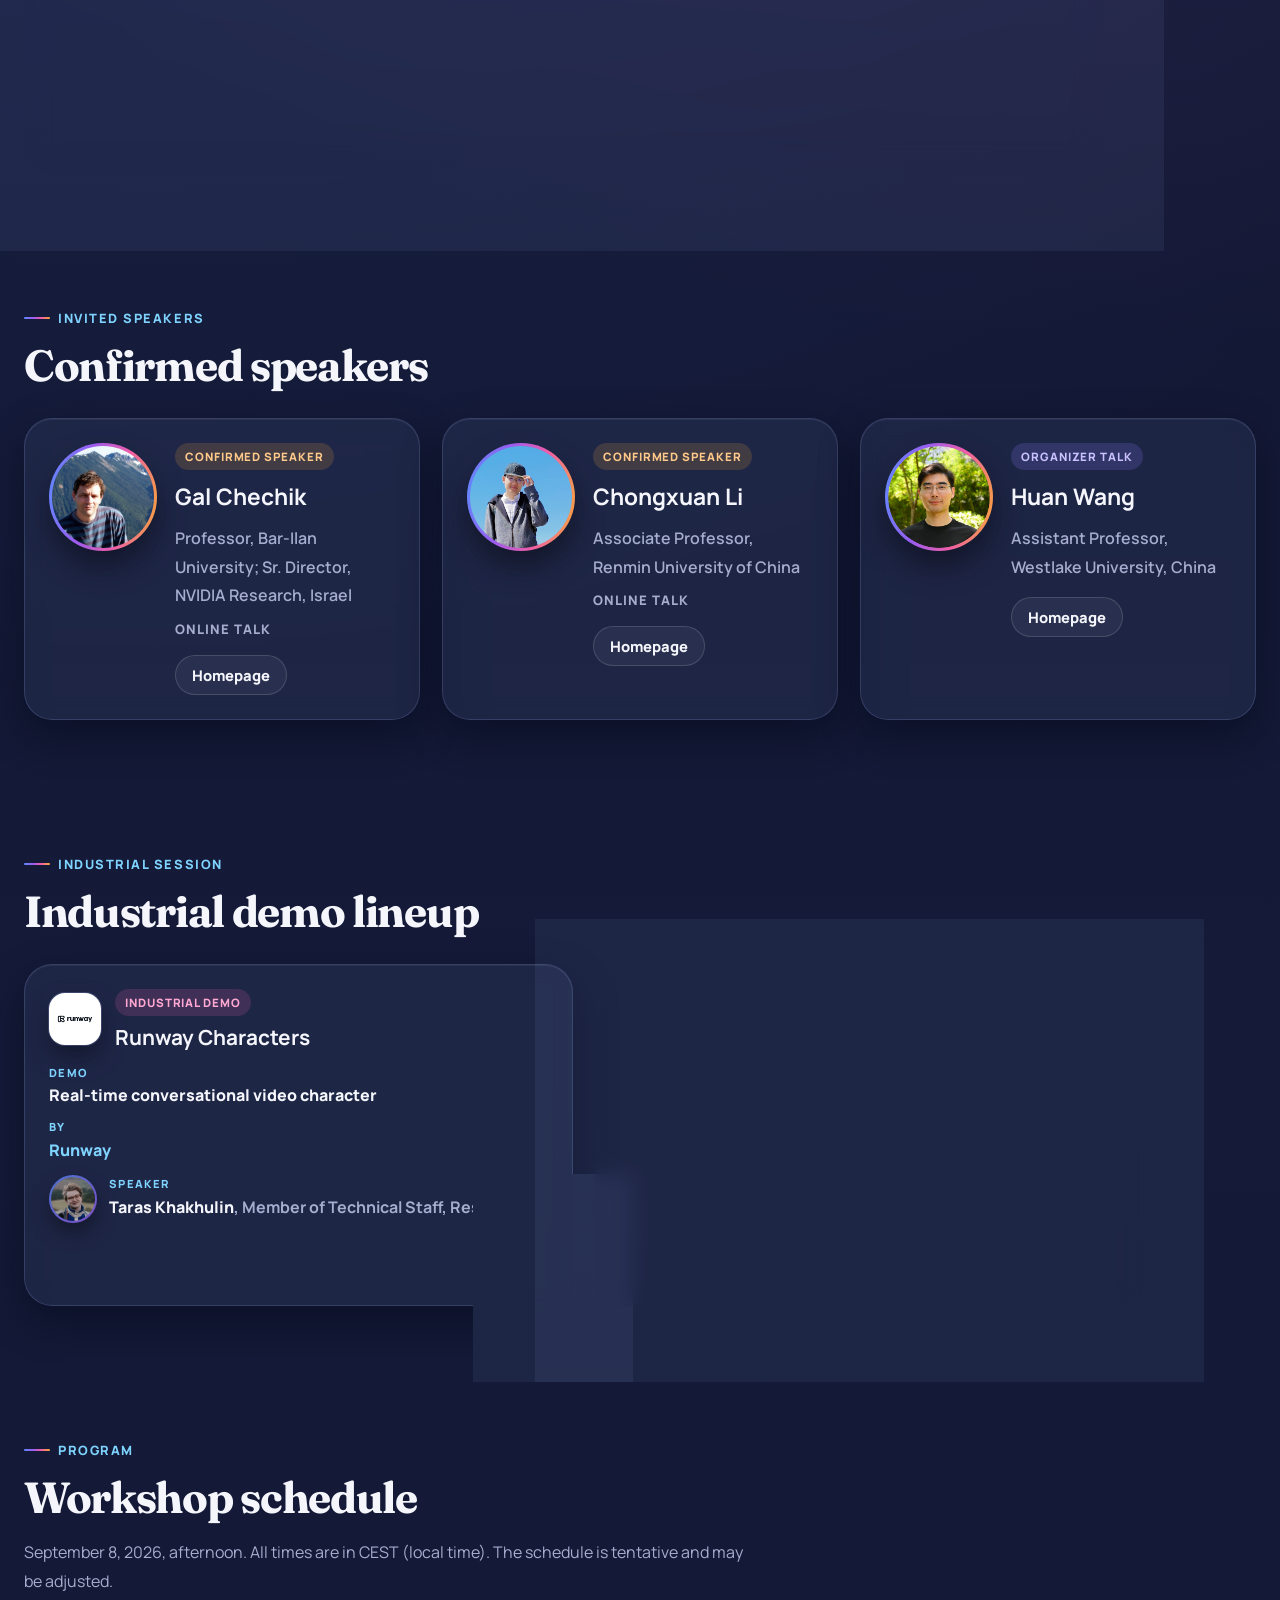
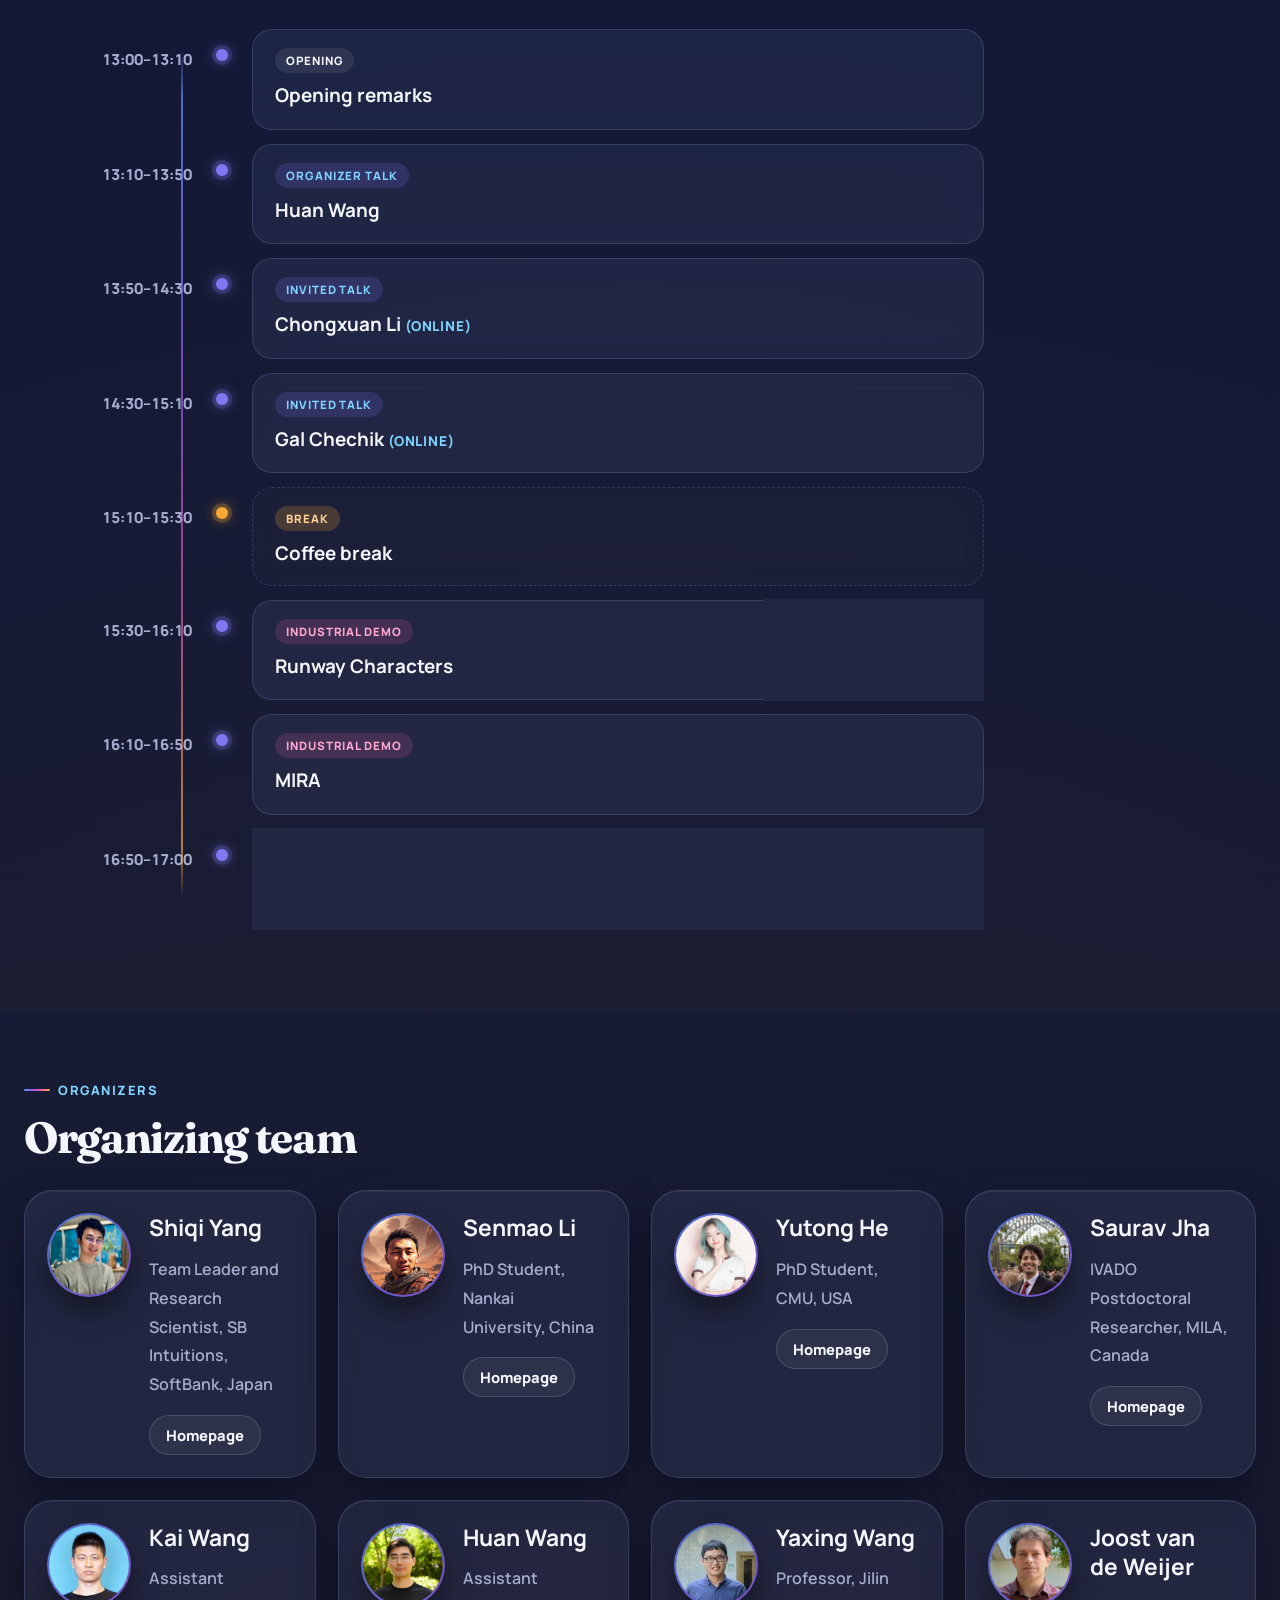
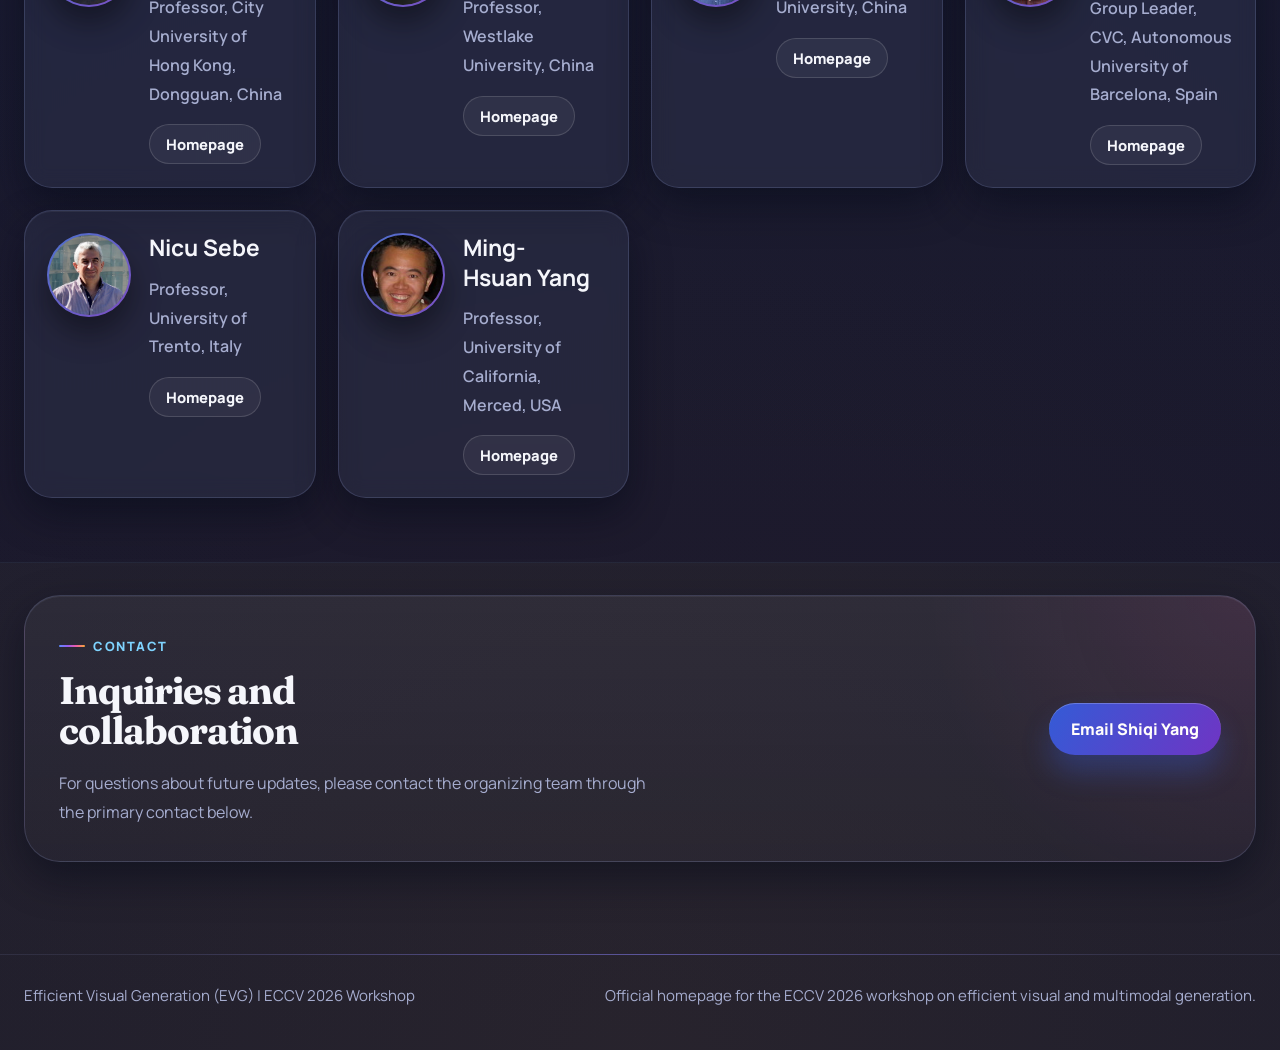
==== commit 6f63d381: "update" ====
--- a/workshops/eccv2026.html
+++ b/workshops/eccv2026.html
@@ -4,6 +4,7 @@
 <head>
     <meta charset="utf-8">
     <meta name="viewport" content="width=device-width, initial-scale=1">
+    <meta name="theme-color" content="#10142c">
     <title>Efficient Visual Generation | ECCV 2026 Workshop</title>
     <meta name="description"
         content="Efficient Visual Generation (EVG): the ECCV 2026 workshop on efficient generative models for visual and multimodal generation.">
@@ -15,11 +16,15 @@
     <meta property="og:description"
         content="The ECCV 2026 workshop on efficient generative models for visual and multimodal generation.">
     <meta property="og:url" content="https://efficientvg.github.io/workshops/eccv2026.html">
+    <meta property="og:image" content="https://efficientvg.github.io/assets/og/og-eccv2026.png">
+    <meta property="og:image:width" content="2400">
+    <meta property="og:image:height" content="1260">
 
     <meta name="twitter:card" content="summary_large_image">
     <meta name="twitter:title" content="Efficient Visual Generation | ECCV 2026 Workshop">
     <meta name="twitter:description"
         content="The ECCV 2026 workshop on efficient generative models for visual and multimodal generation.">
+    <meta name="twitter:image" content="https://efficientvg.github.io/assets/og/og-eccv2026.png">
 
     <link rel="preconnect" href="https://fonts.googleapis.com">
     <link rel="preconnect" href="https://fonts.gstatic.com" crossorigin>
@@ -29,10 +34,11 @@
 
     <link rel="icon" href="../assets/favicon.svg" type="image/svg+xml">
     <link rel="apple-touch-icon" href="../assets/favicon.svg">
-    <link rel="stylesheet" href="../assets/css/style.css?v=20260715-program">
+    <link rel="stylesheet" href="../assets/css/style.css?v=20260718-dark">
 </head>
 
 <body>
+    <a class="skip-link" href="#top">Skip to content</a>
     <header class="site-header">
         <div class="wrapper site-header-inner">
             <a class="brand" href="../index.html" aria-label="Efficient Visual Generation series home">
@@ -59,6 +65,7 @@
         <section class="hero">
             <div class="wrapper hero-grid hero-grid-single">
                 <div class="hero-copy">
+                    <div class="hero-orb" aria-hidden="true"></div>
                     <p class="eyebrow">ECCV 2026 Official Workshop</p>
                     <h1>Efficient Visual Generation</h1>
                     <p class="hero-lede">
@@ -72,6 +79,7 @@
 
                     <ul class="hero-tags" aria-label="Workshop details">
                         <li>Workshop time: <time datetime="2026-09-08">Sep 8 afternoon</time> (CEST)</li>
+                        <li>ECCV 2026 · Malmö, Sweden</li>
                     </ul>
 
                     <div class="submission-notice" role="note"
@@ -93,7 +101,7 @@
             <div class="wrapper">
                 <div class="section-intro">
                     <p class="eyebrow">Overview</p>
-
+                    <h2>Why efficiency matters now</h2>
                 </div>
 
                 <div class="overview-grid overview-grid-single">
@@ -143,7 +151,7 @@
 
                 <div class="people-grid speaker-grid">
                     <article class="person-card">
-                        <a class="person-media" href="https://chechiklab.biu.ac.il/~gal/" target="_blank"
+                        <a class="person-media" tabindex="-1" aria-hidden="true" href="https://chechiklab.biu.ac.il/~gal/" target="_blank"
                             rel="noreferrer" aria-label="Gal Chechik homepage">
                             <img class="person-photo" src="../assets/people/gal.jpg" alt="Portrait of Gal Chechik"
                                 loading="lazy">
@@ -163,7 +171,7 @@
                     </article>
 
                     <article class="person-card">
-                        <a class="person-media" href="https://zhenxuan00.github.io/" target="_blank" rel="noreferrer"
+                        <a class="person-media" tabindex="-1" aria-hidden="true" href="https://zhenxuan00.github.io/" target="_blank" rel="noreferrer"
                             aria-label="Chongxuan Li homepage">
                             <img class="person-photo" src="../assets/people/chongxuan.png" alt="Portrait of Chongxuan Li"
                                 loading="lazy">
@@ -182,13 +190,13 @@
                     </article>
 
                     <article class="person-card">
-                        <a class="person-media" href="https://huanwang.tech/" target="_blank" rel="noreferrer"
+                        <a class="person-media" tabindex="-1" aria-hidden="true" href="https://huanwang.tech/" target="_blank" rel="noreferrer"
                             aria-label="Huan Wang homepage">
                             <img class="person-photo" src="../assets/people/huan.png" alt="Portrait of Huan Wang"
                                 loading="lazy">
                         </a>
                         <div class="person-copy">
-                            <span class="person-status">Organizer Talk</span>
+                            <span class="person-status person-status-organizer">Organizer Talk</span>
                             <h3><a class="person-name-link" href="https://huanwang.tech/" target="_blank"
                                     rel="noreferrer">Huan Wang</a></h3>
                             <p class="person-role">Assistant Professor, Westlake University, China</p>
@@ -219,7 +227,7 @@
                                     alt="Runway logo" loading="lazy">
                             </a>
                             <div class="industrial-copy company-copy">
-                                <span class="person-status">Industrial Demo</span>
+                                <span class="person-status person-status-demo">Industrial Demo</span>
                                 <h3><a class="person-name-link" href="https://runwayml.com/product/characters"
                                         target="_blank" rel="noreferrer">Runway Characters</a></h3>
                             </div>
@@ -238,7 +246,7 @@
 
                             <div class="industrial-speakers company-speakers" aria-label="Runway Characters speakers">
                                 <div class="industrial-speaker-item company-speaker-item">
-                                    <a class="industrial-speaker-avatar company-speaker-avatar"
+                                    <a class="industrial-speaker-avatar company-speaker-avatar" tabindex="-1" aria-hidden="true"
                                         href="https://khakhulin.github.io/" target="_blank" rel="noreferrer"
                                         aria-label="Taras Khakhulin homepage">
                                         <img class="person-photo" src="../assets/people/TarasKhakhulin.jpeg"
@@ -262,7 +270,7 @@
                                     alt="MIRA logo" loading="lazy">
                             </a>
                             <div class="industrial-copy company-copy">
-                                <span class="person-status">Industrial Demo</span>
+                                <span class="person-status person-status-demo">Industrial Demo</span>
                                 <h3><a class="person-name-link" href="https://mira-wm.com/" target="_blank"
                                         rel="noreferrer">MIRA</a></h3>
                             </div>
@@ -286,7 +294,7 @@
 
                             <div class="industrial-speakers company-speakers" aria-label="MIRA speakers">
                                 <div class="industrial-speaker-item company-speaker-item">
-                                    <a class="industrial-speaker-avatar company-speaker-avatar"
+                                    <a class="industrial-speaker-avatar company-speaker-avatar" tabindex="-1" aria-hidden="true"
                                         href="https://www.linkedin.com/in/adrien-ramanana-rahary/?locale=en"
                                         target="_blank" rel="noreferrer" aria-label="Adrien Ramanana Rahary LinkedIn">
                                         <img class="person-photo" src="../assets/people/adrien-ramanana-rahary.jpg"
@@ -301,7 +309,7 @@
                                 </div>
 
                                 <div class="industrial-speaker-item company-speaker-item">
-                                    <a class="industrial-speaker-avatar company-speaker-avatar"
+                                    <a class="industrial-speaker-avatar company-speaker-avatar" tabindex="-1" aria-hidden="true"
                                         href="https://vvolhejn.com/" target="_blank" rel="noreferrer"
                                         aria-label="Václav Volhejn homepage">
                                         <img class="person-photo" src="../assets/people/vaclav-volhejn.jpg"
@@ -435,12 +443,12 @@
             <div class="wrapper">
                 <div class="section-intro">
                     <p class="eyebrow">Organizers</p>
-
+                    <h2>Organizing team</h2>
                 </div>
 
                 <div class="people-grid organizers-grid">
                     <article class="person-card person-card-compact">
-                        <a class="person-media" href="https://albert0147.github.io/" target="_blank" rel="noreferrer"
+                        <a class="person-media" tabindex="-1" aria-hidden="true" href="https://albert0147.github.io/" target="_blank" rel="noreferrer"
                             aria-label="Shiqi Yang homepage">
                             <img class="person-photo" src="../assets/people/shiqi.jpg" alt="Portrait of Shiqi Yang"
                                 loading="lazy">
@@ -458,7 +466,7 @@
                     </article>
 
                     <article class="person-card person-card-compact">
-                        <a class="person-media" href="https://sen-mao.github.io/" target="_blank" rel="noreferrer"
+                        <a class="person-media" tabindex="-1" aria-hidden="true" href="https://sen-mao.github.io/" target="_blank" rel="noreferrer"
                             aria-label="Senmao Li homepage">
                             <img class="person-photo" src="../assets/people/senmao.png" alt="Portrait of Senmao Li"
                                 loading="lazy">
@@ -475,7 +483,7 @@
                     </article>
 
                     <article class="person-card person-card-compact">
-                        <a class="person-media" href="https://kellyyutonghe.github.io/" target="_blank" rel="noreferrer"
+                        <a class="person-media" tabindex="-1" aria-hidden="true" href="https://kellyyutonghe.github.io/" target="_blank" rel="noreferrer"
                             aria-label="Yutong He homepage">
                             <img class="person-photo" src="../assets/people/yutong.jpg" alt="Portrait of Yutong He"
                                 loading="lazy">
@@ -492,7 +500,7 @@
                     </article>
 
                     <article class="person-card person-card-compact">
-                        <a class="person-media" href="https://sauravjha.com.np/" target="_blank" rel="noreferrer"
+                        <a class="person-media" tabindex="-1" aria-hidden="true" href="https://sauravjha.com.np/" target="_blank" rel="noreferrer"
                             aria-label="Saurav Jha homepage">
                             <img class="person-photo" src="../assets/people/saurav.jpg" alt="Portrait of Saurav Jha"
                                 loading="lazy">
@@ -509,7 +517,7 @@
                     </article>
 
                     <article class="person-card person-card-compact">
-                        <a class="person-media" href="https://wangkai930418.github.io/" target="_blank" rel="noreferrer"
+                        <a class="person-media" tabindex="-1" aria-hidden="true" href="https://wangkai930418.github.io/" target="_blank" rel="noreferrer"
                             aria-label="Kai Wang homepage">
                             <img class="person-photo" src="../assets/people/kai.jpg" alt="Portrait of Kai Wang"
                                 loading="lazy">
@@ -527,7 +535,7 @@
                     </article>
 
                     <article class="person-card person-card-compact">
-                        <a class="person-media" href="https://huanwang.tech/" target="_blank" rel="noreferrer"
+                        <a class="person-media" tabindex="-1" aria-hidden="true" href="https://huanwang.tech/" target="_blank" rel="noreferrer"
                             aria-label="Huan Wang homepage">
                             <img class="person-photo" src="../assets/people/huan.png" alt="Portrait of Huan Wang"
                                 loading="lazy">
@@ -544,7 +552,7 @@
                     </article>
 
                     <article class="person-card person-card-compact">
-                        <a class="person-media" href="https://yaxingwang.github.io/" target="_blank" rel="noreferrer"
+                        <a class="person-media" tabindex="-1" aria-hidden="true" href="https://yaxingwang.github.io/" target="_blank" rel="noreferrer"
                             aria-label="Yaxing Wang homepage">
                             <img class="person-photo" src="../assets/people/yaxing.jpg" alt="Portrait of Yaxing Wang"
                                 loading="lazy">
@@ -561,7 +569,7 @@
                     </article>
 
                     <article class="person-card person-card-compact">
-                        <a class="person-media" href="http://lamp.cvc.uab.es/" target="_blank" rel="noreferrer"
+                        <a class="person-media" tabindex="-1" aria-hidden="true" href="http://lamp.cvc.uab.es/" target="_blank" rel="noreferrer"
                             aria-label="Joost van de Weijer homepage">
                             <img class="person-photo" src="../assets/people/joost.png"
                                 alt="Portrait of Joost van de Weijer" loading="lazy">
@@ -578,7 +586,7 @@
                     </article>
 
                     <article class="person-card person-card-compact">
-                        <a class="person-media" href="https://disi.unitn.it/~sebe/" target="_blank" rel="noreferrer"
+                        <a class="person-media" tabindex="-1" aria-hidden="true" href="https://disi.unitn.it/~sebe/" target="_blank" rel="noreferrer"
                             aria-label="Nicu Sebe homepage">
                             <img class="person-photo" src="../assets/people/nicu.png" alt="Portrait of Nicu Sebe"
                                 loading="lazy">
@@ -595,7 +603,7 @@
                     </article>
 
                     <article class="person-card person-card-compact">
-                        <a class="person-media" href="https://faculty.ucmerced.edu/mhyang/" target="_blank"
+                        <a class="person-media" tabindex="-1" aria-hidden="true" href="https://faculty.ucmerced.edu/mhyang/" target="_blank"
                             rel="noreferrer" aria-label="Ming-Hsuan Yang homepage">
                             <img class="person-photo" src="../assets/people/minghsuan.jpg"
                                 alt="Portrait of Ming-Hsuan Yang" loading="lazy">
--- a/assets/css/style.css
+++ b/assets/css/style.css
@@ -1,20 +1,25 @@
 :root {
-  --bg: #f4ede1;
-  --bg-strong: #fff9f0;
-  --surface: rgba(255, 252, 247, 0.8);
-  --surface-strong: #fffdf8;
-  --ink: #162130;
-  --muted: #586070;
-  --line: rgba(22, 33, 48, 0.12);
-  --teal: #0f6d69;
-  --teal-deep: #17414b;
-  --warm: #c96d3c;
-  --warm-soft: rgba(201, 109, 60, 0.12);
-  --shadow: 0 24px 60px rgba(23, 45, 58, 0.12);
+  --surface: rgba(164, 180, 255, 0.075);
+  --surface-strong: rgba(174, 189, 255, 0.12);
+  --ink: #f5f6fb;
+  --muted: #a6adcf;
+  --line: rgba(174, 189, 255, 0.17);
+  --accent: #8177f2;
+  --accent-text: #7fd4ff;
+  --accent-blue: #5b8cff;
+  --accent-violet: #9b5cf0;
+  --accent-pink: #ef5da8;
+  --accent-amber: #f7a934;
+  --warm: #f7a934;
+  --warm-text: #ffc98a;
+  --warm-soft: rgba(247, 169, 52, 0.16);
+  --gradient-brand: linear-gradient(100deg, var(--accent-blue) 0%, var(--accent-violet) 35%, var(--accent-pink) 65%, var(--accent-amber) 100%);
+  --gradient-button: linear-gradient(120deg, #345bd6 0%, #6f35c4 100%);
+  --shadow: 0 16px 40px rgba(3, 6, 20, 0.45), inset 0 1px 0 rgba(255, 255, 255, 0.06);
   --radius-lg: 28px;
   --radius-md: 20px;
   --radius-sm: 14px;
-  --wrapper: min(1460px, calc(100vw - 20px));
+  --wrapper: min(1400px, calc(100vw - 48px));
 }
 
 * {
@@ -22,17 +27,91 @@
 }
 
 html {
+  min-height: 100%;
   scroll-behavior: smooth;
+  color-scheme: dark;
+  background: #10142c;
+}
+
+::selection {
+  background: rgba(129, 119, 242, 0.45);
+  color: #ffffff;
+}
+
+:focus-visible {
+  outline: 2px solid rgba(127, 212, 255, 0.85);
+  outline-offset: 3px;
+}
+
+section[id] {
+  scroll-margin-top: 104px;
+}
+
+@media (prefers-reduced-motion: reduce) {
+  html {
+    scroll-behavior: auto;
+  }
+
+  *,
+  *::before,
+  *::after {
+    transition-duration: 0.01ms !important;
+  }
+
+  .button:hover,
+  .edition-card-link:hover,
+  .person-card:hover,
+  .industrial-card:hover {
+    transform: none;
+  }
 }
 
 body {
+  position: relative;
   margin: 0;
+  min-height: 100svh;
+  overflow-x: clip;
   color: var(--ink);
   font-family: "Manrope", sans-serif;
   background:
-    radial-gradient(circle at top left, rgba(15, 109, 105, 0.12), transparent 34%),
-    radial-gradient(circle at 85% 8%, rgba(201, 109, 60, 0.14), transparent 24%),
-    linear-gradient(180deg, #f6efe5 0%, #f2ebde 52%, #fbf7f1 100%);
+    radial-gradient(circle at 12% 0%, rgba(91, 140, 255, 0.2), transparent 38%),
+    radial-gradient(circle at 88% 4%, rgba(239, 93, 168, 0.16), transparent 30%),
+    radial-gradient(circle at 50% 100%, rgba(247, 169, 52, 0.1), transparent 45%),
+    linear-gradient(180deg, #10142c 0%, #141a38 45%, #10142c 100%);
+  background-repeat: no-repeat;
+}
+
+body::before {
+  content: "";
+  position: fixed;
+  inset: 0;
+  z-index: 0;
+  pointer-events: none;
+  opacity: 0.55;
+  background-image:
+    radial-gradient(1.4px 1.4px at 22px 34px, rgba(255, 255, 255, 0.5), transparent),
+    radial-gradient(1px 1px at 187px 130px, rgba(255, 255, 255, 0.38), transparent),
+    radial-gradient(1.2px 1.2px at 310px 220px, rgba(255, 255, 255, 0.45), transparent),
+    radial-gradient(1px 1px at 420px 68px, rgba(255, 255, 255, 0.3), transparent),
+    radial-gradient(1.3px 1.3px at 96px 300px, rgba(255, 255, 255, 0.4), transparent),
+    radial-gradient(1px 1px at 250px 390px, rgba(255, 255, 255, 0.32), transparent);
+  background-size: 460px 380px, 520px 460px, 620px 560px, 480px 420px, 700px 640px, 560px 500px;
+}
+
+body::after {
+  content: "";
+  position: fixed;
+  inset: 0;
+  z-index: 0;
+  pointer-events: none;
+  background:
+    radial-gradient(720px 560px at 108% 32%, rgba(155, 92, 240, 0.09), transparent 70%),
+    radial-gradient(680px 520px at -8% 72%, rgba(91, 140, 255, 0.07), transparent 70%);
+}
+
+main {
+  position: relative;
+  z-index: 1;
 }
 
 img {
@@ -68,8 +147,19 @@
   top: 0;
   z-index: 20;
   backdrop-filter: blur(18px);
-  background: rgba(244, 237, 225, 0.82);
-  border-bottom: 1px solid rgba(22, 33, 48, 0.08);
+  background: rgba(13, 17, 38, 0.78);
+  border-bottom: 1px solid rgba(174, 189, 255, 0.1);
+}
+
+.site-header::after {
+  content: "";
+  position: absolute;
+  left: 0;
+  right: 0;
+  bottom: -1px;
+  height: 1px;
+  pointer-events: none;
+  background: linear-gradient(90deg, transparent 4%, rgba(91, 140, 255, 0.55) 30%, rgba(155, 92, 240, 0.5) 52%, rgba(239, 93, 168, 0.4) 72%, transparent 96%);
 }
 
 .site-header-inner {
@@ -93,12 +183,28 @@
   width: 48px;
   height: 48px;
   border-radius: 16px;
-  background: linear-gradient(135deg, var(--teal) 0%, var(--teal-deep) 100%);
-  color: #fbf8f2;
+  background: var(--gradient-button);
+  color: #fffdfb;
   font-weight: 800;
   letter-spacing: 0.08em;
   font-size: 0.9rem;
-  box-shadow: 0 14px 24px rgba(23, 65, 75, 0.18);
+  box-shadow: 0 6px 16px rgba(91, 140, 255, 0.3);
+}
+
+.skip-link {
+  position: absolute;
+  z-index: 30;
+  left: 16px;
+  top: -64px;
+  padding: 12px 18px;
+  border-radius: 999px;
+  background: var(--gradient-button);
+  color: #fffdfb;
+  font-weight: 800;
+}
+
+.skip-link:focus-visible {
+  top: 12px;
 }
 
 .brand-copy {
@@ -143,7 +249,7 @@
   width: 100%;
   height: 2px;
   border-radius: 999px;
-  background: var(--teal);
+  background: var(--gradient-brand);
   transform: scaleX(0);
   transform-origin: left center;
   transition: transform 180ms ease;
@@ -188,22 +294,53 @@
   overflow: hidden;
   padding: clamp(36px, 5vw, 64px);
   border-radius: 42px;
+  backdrop-filter: blur(20px);
   background:
-    radial-gradient(circle at top right, rgba(15, 109, 105, 0.08), transparent 30%),
-    radial-gradient(circle at 88% 18%, rgba(201, 109, 60, 0.14), transparent 18%),
-    linear-gradient(180deg, rgba(255, 253, 248, 0.98), rgba(253, 248, 240, 0.9));
+    radial-gradient(circle at top right, rgba(91, 140, 255, 0.16), transparent 32%),
+    radial-gradient(circle at 88% 18%, rgba(239, 93, 168, 0.14), transparent 20%),
+    linear-gradient(180deg, rgba(255, 255, 255, 0.06), rgba(255, 255, 255, 0.02));
 }
 
 .hero-copy::before {
   content: "";
   position: absolute;
-  right: -70px;
-  top: -70px;
-  width: 220px;
-  height: 220px;
-  border-radius: 999px;
-  background: radial-gradient(circle, rgba(201, 109, 60, 0.28), transparent 70%);
+  right: -120px;
+  top: -120px;
+  width: 340px;
+  height: 340px;
+  border-radius: 999px;
+  background: radial-gradient(circle, rgba(247, 169, 52, 0.18), transparent 70%);
   pointer-events: none;
+  z-index: -1;
+}
+
+.hero-orb {
+  position: absolute;
+  z-index: -1;
+  right: clamp(28px, 6vw, 96px);
+  top: 50%;
+  transform: translateY(-50%);
+  width: clamp(240px, 24vw, 400px);
+  aspect-ratio: 1;
+  border-radius: 50%;
+  border: 1px solid rgba(127, 212, 255, 0.2);
+  box-shadow: 0 0 0 48px rgba(129, 119, 242, 0.08), 0 0 0 112px rgba(239, 93, 168, 0.05);
+  background: radial-gradient(circle, rgba(91, 140, 255, 0.14), transparent 65%);
+  pointer-events: none;
+}
+
+.hero-copy::after {
+  content: "";
+  position: absolute;
+  inset: 0;
+  z-index: -1;
+  pointer-events: none;
+  background-image:
+    linear-gradient(rgba(174, 189, 255, 0.05) 1px, transparent 1px),
+    linear-gradient(90deg, rgba(174, 189, 255, 0.05) 1px, transparent 1px);
+  background-size: 44px 44px;
+  -webkit-mask-image: radial-gradient(130% 130% at 88% -10%, rgba(0, 0, 0, 0.85), transparent 58%);
+  mask-image: radial-gradient(130% 130% at 88% -10%, rgba(0, 0, 0, 0.85), transparent 58%);
 }
 
 .eyebrow,
@@ -215,15 +352,16 @@
   font-weight: 800;
   letter-spacing: 0.12em;
   text-transform: uppercase;
-  color: var(--teal);
+  color: var(--accent-text);
 }
 
 .eyebrow::before,
 .panel-label::before {
   content: "";
   width: 26px;
-  height: 1px;
-  background: currentColor;
+  height: 2px;
+  border-radius: 999px;
+  background: var(--gradient-brand);
 }
 
 .hero h1,
@@ -231,16 +369,21 @@
 .contact-copy h2 {
   font-family: "Fraunces", serif;
   font-optical-sizing: auto;
-  line-height: 0.98;
+  line-height: 1.04;
   letter-spacing: -0.03em;
 }
 
 .hero h1 {
   max-width: none;
   margin-top: 18px;
-  font-size: clamp(3.7rem, 7.1vw, 6.3rem);
-  line-height: 0.92;
+  font-size: clamp(3rem, 6.2vw, 6rem);
+  line-height: 0.95;
   white-space: nowrap;
+  background: var(--gradient-brand);
+  -webkit-background-clip: text;
+  background-clip: text;
+  color: transparent;
+  -webkit-text-fill-color: transparent;
 }
 
 .hero-lede {
@@ -251,6 +394,16 @@
   line-height: 1.85;
 }
 
+.hero-lede::before {
+  content: "";
+  display: block;
+  width: 140px;
+  height: 3px;
+  margin-bottom: 20px;
+  border-radius: 999px;
+  background: var(--gradient-brand);
+}
+
 .hero-lede-line {
   display: block;
 }
@@ -262,14 +415,14 @@
   max-width: 780px;
   margin-top: 24px;
   padding: 18px 24px 18px 74px;
-  border: 2px solid rgba(193, 45, 26, 0.82);
+  border: 2px solid rgba(239, 93, 168, 0.55);
   border-left-width: 8px;
   border-radius: 20px;
   background:
-    linear-gradient(135deg, rgba(255, 237, 141, 0.98), rgba(255, 204, 191, 0.95)),
-    #fff0b8;
-  color: #50120c;
-  box-shadow: 0 16px 34px rgba(193, 45, 26, 0.18);
+    linear-gradient(135deg, rgba(239, 93, 168, 0.16), rgba(247, 169, 52, 0.1)),
+    rgba(20, 9, 14, 0.55);
+  color: #ffe4f0;
+  box-shadow: 0 12px 28px rgba(239, 93, 168, 0.14);
 }
 
 .submission-notice::before {
@@ -282,27 +435,27 @@
   width: 32px;
   height: 32px;
   border-radius: 999px;
-  background: #c12d1a;
-  color: #fffdf8;
+  background: linear-gradient(135deg, #ef5da8, #f7a934);
+  color: #1a0712;
   font-size: 1.1rem;
   font-weight: 900;
   line-height: 1;
   transform: translateY(-50%);
-  box-shadow: 0 10px 20px rgba(193, 45, 26, 0.28);
+  box-shadow: 0 10px 20px rgba(239, 93, 168, 0.3);
 }
 
 .submission-notice-label {
-  color: #8d1f12;
-  font-size: 1rem;
+  color: #ffb8d9;
+  font-size: 0.74rem;
   font-weight: 900;
-  letter-spacing: 0.08em;
+  letter-spacing: 0.14em;
   line-height: 1.35;
   text-transform: uppercase;
 }
 
 .submission-notice strong {
-  font-size: 1rem;
-  line-height: 1.35;
+  font-size: 1.08rem;
+  line-height: 1.4;
   text-wrap: balance;
 }
 
@@ -330,14 +483,19 @@
 }
 
 .button-primary {
-  background: linear-gradient(135deg, var(--teal) 0%, var(--teal-deep) 100%);
-  color: #fbfaf7;
-  box-shadow: 0 18px 28px rgba(23, 65, 75, 0.18);
+  background: var(--gradient-button);
+  color: #fffdfb;
+  box-shadow: 0 18px 28px rgba(52, 91, 214, 0.32), inset 0 1px 0 rgba(255, 255, 255, 0.22);
+}
+
+.button-primary:hover,
+.button-primary:focus-visible {
+  box-shadow: 0 18px 40px rgba(91, 92, 220, 0.5), 0 0 24px rgba(111, 53, 196, 0.35), inset 0 1px 0 rgba(255, 255, 255, 0.28);
 }
 
 .button-secondary {
-  border: 1px solid rgba(15, 109, 105, 0.2);
-  background: rgba(255, 255, 255, 0.55);
+  border: 1px solid rgba(255, 255, 255, 0.18);
+  background: rgba(255, 255, 255, 0.06);
   color: var(--ink);
 }
 
@@ -352,12 +510,12 @@
 .key-points span {
   padding: 12px 16px;
   border-radius: 999px;
-  border: 1px solid rgba(15, 109, 105, 0.18);
-  background: rgba(255, 255, 255, 0.7);
-  color: var(--teal-deep);
+  border: 1px solid rgba(255, 255, 255, 0.14);
+  background: rgba(255, 255, 255, 0.05);
+  color: var(--accent-text);
   font-weight: 700;
   font-size: 0.92rem;
-  box-shadow: 0 10px 18px rgba(23, 45, 58, 0.05);
+  box-shadow: 0 10px 18px rgba(0, 0, 0, 0.2);
 }
 
 .hero-tags li {
@@ -366,15 +524,15 @@
 }
 
 .section {
-  padding: 56px 0;
+  padding: 64px 0;
 }
 
 .section-muted {
   background:
-    linear-gradient(180deg, rgba(255, 255, 255, 0.28), rgba(255, 255, 255, 0.14)),
-    rgba(253, 248, 241, 0.74);
-  border-top: 1px solid rgba(22, 33, 48, 0.06);
-  border-bottom: 1px solid rgba(22, 33, 48, 0.06);
+    linear-gradient(180deg, rgba(91, 140, 255, 0.05), rgba(155, 92, 240, 0.03)),
+    rgba(8, 10, 24, 0.35);
+  border-top: 1px solid rgba(255, 255, 255, 0.04);
+  border-bottom: 1px solid rgba(255, 255, 255, 0.04);
 }
 
 .section-compact {
@@ -389,21 +547,15 @@
 .section-intro h2 {
   margin-top: 16px;
   max-width: none;
-  font-size: clamp(2.45rem, 4.4vw, 4.6rem);
-  text-wrap: nowrap;
+  font-size: clamp(2.2rem, 3.4vw, 3.6rem);
+  text-wrap: balance;
 }
 
 .contact-copy h2 {
   margin-top: 16px;
   max-width: 16ch;
-  font-size: clamp(2.2rem, 4vw, 3.5rem);
+  font-size: clamp(2rem, 3vw, 3rem);
   text-wrap: balance;
-}
-
-#overview .section-intro h2 {
-  max-width: none;
-  font-size: clamp(2.3rem, 3.8vw, 4.1rem);
-  line-height: 1.02;
 }
 
 #overview .section-intro {
@@ -426,19 +578,20 @@
 }
 
 .overview-grid-single {
-  grid-template-columns: 1fr;
+  grid-template-columns: minmax(0, 1080px);
 }
 
 .panel {
   padding: clamp(28px, 3.2vw, 40px);
   border-radius: 32px;
   background:
-    linear-gradient(180deg, rgba(255, 253, 248, 0.9), rgba(255, 250, 244, 0.82)),
+    linear-gradient(180deg, rgba(255, 255, 255, 0.04), rgba(255, 255, 255, 0.015)),
     var(--surface);
-  backdrop-filter: blur(10px);
+  backdrop-filter: blur(16px);
 }
 
 .panel p {
+  max-width: 72ch;
   color: var(--muted);
   line-height: 1.85;
   text-wrap: pretty;
@@ -450,7 +603,7 @@
 
 .panel-accent {
   background:
-    linear-gradient(180deg, rgba(201, 109, 60, 0.08), rgba(255, 255, 255, 0.78)),
+    linear-gradient(180deg, rgba(247, 169, 52, 0.1), rgba(255, 255, 255, 0.02)),
     var(--surface-strong);
 }
 
@@ -483,11 +636,27 @@
 }
 
 .edition-grid {
-  grid-template-columns: minmax(0, 820px);
+  grid-template-columns: repeat(2, minmax(0, 1fr));
+  max-width: 1240px;
+}
+
+.edition-card-ghost {
+  display: grid;
+  place-items: center;
+  min-height: 100%;
+  padding: 30px 32px;
+  border: 1px dashed rgba(174, 189, 255, 0.28);
+  border-radius: var(--radius-lg);
+  color: var(--muted);
+  font-weight: 700;
+  letter-spacing: 0.06em;
+  text-transform: uppercase;
+  font-size: 0.85rem;
 }
 
 .industrial-grid {
-  grid-template-columns: repeat(3, minmax(0, 1fr));
+  grid-template-columns: repeat(2, minmax(0, 1fr));
+  max-width: 1120px;
 }
 
 .topic-card,
@@ -519,7 +688,11 @@
   position: relative;
   overflow: hidden;
   isolation: isolate;
-  transition: transform 180ms ease, box-shadow 180ms ease, border-color 180ms ease;
+  border: 1px solid transparent;
+  background:
+    linear-gradient(180deg, #1b2148, #171c3c) padding-box,
+    linear-gradient(120deg, rgba(91, 140, 255, 0.7), rgba(155, 92, 240, 0.65) 38%, rgba(239, 93, 168, 0.5) 70%, rgba(247, 169, 52, 0.6)) border-box;
+  transition: transform 180ms ease, box-shadow 180ms ease;
 }
 
 .edition-card-link::before {
@@ -531,18 +704,17 @@
   width: 260px;
   height: 260px;
   border-radius: 999px;
-  background: radial-gradient(circle, rgba(15, 109, 105, 0.14), transparent 68%);
+  background: radial-gradient(circle, rgba(129, 119, 242, 0.22), transparent 68%);
 }
 
 .edition-card-link:hover,
 .edition-card-link:focus-visible {
-  border-color: rgba(15, 109, 105, 0.28);
-  box-shadow: 0 28px 60px rgba(23, 45, 58, 0.16);
+  box-shadow: 0 28px 60px rgba(0, 0, 0, 0.55), 0 0 34px rgba(129, 119, 242, 0.25);
   transform: translateY(-3px);
 }
 
 .edition-card-link:focus-visible {
-  outline: 3px solid rgba(15, 109, 105, 0.34);
+  outline: 3px solid rgba(129, 119, 242, 0.5);
   outline-offset: 4px;
 }
 
@@ -558,6 +730,16 @@
   color: var(--muted);
   line-height: 1.78;
   text-wrap: pretty;
+}
+
+.edition-card .edition-meta {
+  margin-top: 10px;
+  color: var(--accent-text);
+  font-size: 0.8rem;
+  font-weight: 800;
+  letter-spacing: 0.08em;
+  line-height: 1.6;
+  text-transform: uppercase;
 }
 
 .edition-link-label {
@@ -567,9 +749,9 @@
   min-height: 44px;
   padding: 0 16px;
   border-radius: 999px;
-  border: 1px solid rgba(15, 109, 105, 0.16);
-  background: rgba(255, 255, 255, 0.7);
-  color: var(--teal-deep);
+  border: 1px solid rgba(255, 255, 255, 0.14);
+  background: rgba(255, 255, 255, 0.05);
+  color: var(--ink);
   font-size: 0.9rem;
   font-weight: 800;
   white-space: nowrap;
@@ -583,8 +765,8 @@
 
 .edition-card-link:hover .edition-link-label,
 .edition-card-link:focus-visible .edition-link-label {
-  background: var(--teal-deep);
-  color: #fbfaf7;
+  background: var(--gradient-button);
+  color: #fffdfb;
 }
 
 .edition-card-link:hover .edition-link-label span,
@@ -599,11 +781,11 @@
   width: 110px;
   height: 110px;
   border-radius: 999px;
-  background: radial-gradient(circle, rgba(15, 109, 105, 0.12), transparent 68%);
+  background: radial-gradient(circle, rgba(129, 119, 242, 0.2), transparent 68%);
 }
 
 .topic-number {
-  color: var(--warm);
+  color: var(--warm-text);
   font-weight: 800;
   letter-spacing: 0.12em;
   font-size: 0.82rem;
@@ -617,7 +799,7 @@
 }
 
 .person-copy h3 {
-  font-size: 1.3rem;
+  font-size: 1.42rem;
   line-height: 1.3;
   text-wrap: balance;
 }
@@ -660,8 +842,8 @@
   width: 7px;
   height: 7px;
   border-radius: 999px;
-  background: var(--teal);
-  box-shadow: 0 0 0 5px rgba(15, 109, 105, 0.1);
+  background: var(--accent);
+  box-shadow: 0 0 0 5px rgba(129, 119, 242, 0.18);
   transform: translateY(-50%);
 }
 
@@ -677,6 +859,7 @@
 
 .industrial-card {
   display: grid;
+  align-content: start;
   gap: 16px;
   padding: 24px;
   min-height: 100%;
@@ -697,12 +880,11 @@
   width: 52px;
   aspect-ratio: 1 / 1;
   place-items: center;
+  padding: 7px;
   border-radius: 16px;
   overflow: hidden;
-  background:
-    linear-gradient(135deg, rgba(15, 109, 105, 0.12), rgba(201, 109, 60, 0.1)),
-    rgba(255, 255, 255, 0.72);
-  box-shadow: 0 12px 24px rgba(23, 45, 58, 0.1);
+  background: #ffffff;
+  box-shadow: 0 0 0 1px rgba(174, 189, 255, 0.22), 0 12px 24px rgba(0, 0, 0, 0.35);
 }
 
 .industrial-logo-image {
@@ -748,11 +930,10 @@
   width: 48px;
   aspect-ratio: 1 / 1;
   overflow: hidden;
-  border-radius: 16px;
-  background:
-    linear-gradient(180deg, rgba(255, 254, 250, 0.92), rgba(247, 239, 229, 0.9)),
-    var(--surface-strong);
-  box-shadow: 0 10px 20px rgba(23, 45, 58, 0.1);
+  border-radius: 50%;
+  padding: 2px;
+  background: var(--gradient-brand);
+  box-shadow: 0 10px 20px rgba(0, 0, 0, 0.35);
 }
 
 .industrial-speaker-line,
@@ -769,7 +950,7 @@
 .industrial-credit-line span {
   display: block;
   margin-bottom: 3px;
-  color: var(--teal);
+  color: var(--accent-text);
   font-size: 0.7rem;
   font-weight: 800;
   letter-spacing: 0.12em;
@@ -783,7 +964,7 @@
 }
 
 .industrial-credit-line a {
-  color: var(--teal-deep);
+  color: var(--accent-text);
   font-weight: 900;
 }
 
@@ -807,8 +988,8 @@
 .industrial-card:hover,
 .industrial-card:focus-within {
   transform: translateY(-3px);
-  border-color: rgba(15, 109, 105, 0.2);
-  box-shadow: 0 28px 60px rgba(23, 45, 58, 0.16);
+  border-color: rgba(129, 119, 242, 0.35);
+  box-shadow: 0 28px 60px rgba(0, 0, 0, 0.55), 0 0 0 1px rgba(129, 119, 242, 0.14);
 }
 
 .person-media {
@@ -816,17 +997,26 @@
   display: block;
   width: 108px;
   aspect-ratio: 1 / 1;
-  border-radius: 28px;
+  border-radius: 50%;
   overflow: hidden;
-  background:
-    linear-gradient(180deg, rgba(255, 254, 250, 0.92), rgba(247, 239, 229, 0.9)),
-    var(--surface-strong);
-  box-shadow: 0 16px 30px rgba(23, 45, 58, 0.12);
+  padding: 3px;
+  background: var(--gradient-brand);
+  box-shadow: 0 16px 30px rgba(0, 0, 0, 0.4);
+}
+
+.person-media .person-photo,
+.industrial-speaker-avatar .person-photo {
+  border-radius: 50%;
 }
 
 .person-card-compact .person-media {
   width: 84px;
-  border-radius: 24px;
+}
+
+.organizers-grid .person-media,
+.industrial-speaker-avatar {
+  padding: 2px;
+  background: linear-gradient(135deg, rgba(91, 140, 255, 0.75), rgba(155, 92, 240, 0.75));
 }
 
 .person-photo {
@@ -859,21 +1049,31 @@
 .person-status {
   display: inline-flex;
   align-items: center;
-  padding: 7px 12px;
+  padding: 6px 10px;
   border-radius: 999px;
   background: var(--warm-soft);
-  color: var(--warm);
-  font-size: 0.78rem;
+  color: var(--warm-text);
+  font-size: 0.72rem;
   font-weight: 800;
   letter-spacing: 0.08em;
   text-transform: uppercase;
 }
 
+.person-status-organizer {
+  background: rgba(129, 119, 242, 0.2);
+  color: #c9c2ff;
+}
+
+.person-status-demo {
+  background: rgba(239, 93, 168, 0.16);
+  color: #ffa9d2;
+}
+
 .person-status-tentative {
-  background: rgba(201, 109, 60, 0.18);
-  border: 1px solid rgba(201, 109, 60, 0.28);
-  box-shadow: 0 8px 18px rgba(201, 109, 60, 0.14);
-  color: #a84d24;
+  background: rgba(247, 169, 52, 0.18);
+  border: 1px solid rgba(247, 169, 52, 0.3);
+  box-shadow: 0 8px 18px rgba(247, 169, 52, 0.2);
+  color: #ffcf94;
 }
 
 .person-name-link {
@@ -882,7 +1082,7 @@
 
 .person-name-link:hover,
 .person-name-link:focus-visible {
-  color: var(--teal-deep);
+  color: var(--accent-text);
 }
 
 .person-role {
@@ -891,7 +1091,7 @@
 
 .person-format-note {
   margin-top: 10px;
-  color: var(--teal-deep);
+  color: var(--muted);
   font-size: 0.82rem;
   font-weight: 800;
   letter-spacing: 0.08em;
@@ -904,10 +1104,10 @@
   margin-top: 2px;
   padding: 14px 16px;
   border-radius: 18px;
-  border: 1px solid rgba(15, 109, 105, 0.14);
+  border: 1px solid rgba(255, 255, 255, 0.14);
   background:
-    linear-gradient(135deg, rgba(15, 109, 105, 0.08), rgba(201, 109, 60, 0.08)),
-    rgba(255, 255, 255, 0.58);
+    linear-gradient(135deg, rgba(129, 119, 242, 0.14), rgba(247, 169, 52, 0.1)),
+    rgba(255, 255, 255, 0.03);
   color: var(--ink);
   font-size: 0.98rem;
   font-weight: 800;
@@ -918,7 +1118,7 @@
 .person-talk span {
   display: block;
   margin-bottom: 5px;
-  color: var(--teal);
+  color: var(--accent-text);
   font-size: 0.72rem;
   font-weight: 800;
   letter-spacing: 0.12em;
@@ -943,16 +1143,17 @@
   min-height: 40px;
   padding: 0 16px;
   border-radius: 999px;
-  border: 1px solid rgba(15, 109, 105, 0.18);
-  background: rgba(255, 255, 255, 0.62);
-  color: var(--teal-deep);
+  border: 1px solid rgba(255, 255, 255, 0.14);
+  background: rgba(255, 255, 255, 0.05);
+  color: var(--ink);
   font-size: 0.92rem;
   font-weight: 800;
 }
 
 .person-link:hover,
 .person-link:focus-visible {
-  background: rgba(15, 109, 105, 0.08);
+  border-color: rgba(129, 119, 242, 0.5);
+  background: rgba(129, 119, 242, 0.16);
 }
 
 .contact-card {
@@ -963,8 +1164,8 @@
   padding: 34px;
   border-radius: 36px;
   background:
-    radial-gradient(circle at top right, rgba(201, 109, 60, 0.14), transparent 28%),
-    linear-gradient(180deg, rgba(255, 253, 248, 0.95), rgba(252, 247, 240, 0.92));
+    radial-gradient(circle at top right, rgba(239, 93, 168, 0.1), transparent 26%),
+    linear-gradient(180deg, rgba(255, 255, 255, 0.05), rgba(255, 255, 255, 0.02));
 }
 
 .contact-copy p:last-child {
@@ -975,12 +1176,24 @@
 }
 
 .program-timeline {
+  position: relative;
   display: grid;
   row-gap: 14px;
   margin-top: 34px;
   max-width: 960px;
 }
 
+.program-timeline::before {
+  content: "";
+  position: absolute;
+  left: 157px;
+  top: 20px;
+  bottom: 30px;
+  width: 2px;
+  border-radius: 999px;
+  background: linear-gradient(180deg, transparent 0%, rgba(91, 140, 255, 0.75) 6%, rgba(155, 92, 240, 0.7) 38%, rgba(239, 93, 168, 0.65) 68%, rgba(247, 169, 52, 0.7) 94%, transparent 100%);
+}
+
 .program-item {
   display: grid;
   grid-template-columns: 128px 16px minmax(0, 1fr);
@@ -990,7 +1203,7 @@
 .program-time {
   justify-self: end;
   padding-top: 20px;
-  color: var(--teal-deep);
+  color: var(--muted);
   font-size: 0.95rem;
   font-weight: 800;
   font-variant-numeric: tabular-nums;
@@ -1002,22 +1215,7 @@
 }
 
 .program-marker::before {
-  content: "";
-  position: absolute;
-  left: 50%;
-  top: -14px;
-  bottom: -14px;
-  width: 2px;
-  transform: translateX(-50%);
-  background: rgba(15, 109, 105, 0.16);
-}
-
-.program-item:first-child .program-marker::before {
-  top: 26px;
-}
-
-.program-item:last-child .program-marker::before {
-  bottom: calc(100% - 26px);
+  display: none;
 }
 
 .program-marker::after {
@@ -1029,13 +1227,13 @@
   height: 12px;
   transform: translate(-50%, -50%);
   border-radius: 999px;
-  background: var(--teal);
-  box-shadow: 0 0 0 4px rgba(15, 109, 105, 0.14);
+  background: var(--accent);
+  box-shadow: 0 0 0 4px rgba(129, 119, 242, 0.2), 0 0 14px rgba(129, 119, 242, 0.85);
 }
 
 .program-item-break .program-marker::after {
   background: var(--warm);
-  box-shadow: 0 0 0 4px rgba(201, 109, 60, 0.16);
+  box-shadow: 0 0 0 4px rgba(247, 169, 52, 0.2), 0 0 14px rgba(247, 169, 52, 0.8);
 }
 
 .program-card {
@@ -1049,7 +1247,7 @@
 .program-item-break .program-card {
   padding-bottom: 18px;
   border-style: dashed;
-  background: rgba(255, 252, 247, 0.55);
+  background: rgba(255, 255, 255, 0.02);
 }
 
 .program-tag {
@@ -1057,8 +1255,8 @@
   align-items: center;
   padding: 5px 11px;
   border-radius: 999px;
-  background: rgba(15, 109, 105, 0.1);
-  color: var(--teal-deep);
+  background: rgba(129, 119, 242, 0.18);
+  color: var(--accent-text);
   font-size: 0.72rem;
   font-weight: 800;
   letter-spacing: 0.08em;
@@ -1066,18 +1264,18 @@
 }
 
 .program-tag-frame {
-  background: rgba(22, 33, 48, 0.08);
+  background: rgba(255, 255, 255, 0.08);
   color: var(--ink);
 }
 
 .program-tag-demo {
-  background: var(--warm-soft);
-  color: var(--warm);
+  background: rgba(239, 93, 168, 0.16);
+  color: #ffa9d2;
 }
 
 .program-tag-break {
-  background: rgba(201, 109, 60, 0.18);
-  color: #a84d24;
+  background: rgba(247, 169, 52, 0.2);
+  color: #ffcf94;
 }
 
 .program-card h3 {
@@ -1088,7 +1286,7 @@
 }
 
 .program-format {
-  color: var(--teal);
+  color: var(--accent-text);
   font-size: 0.85rem;
   font-weight: 800;
   letter-spacing: 0.06em;
@@ -1096,7 +1294,21 @@
 }
 
 .site-footer {
-  padding: 22px 0 38px;
+  position: relative;
+  z-index: 1;
+  margin-top: 20px;
+  padding: 30px 0 44px;
+  border-top: 1px solid rgba(174, 189, 255, 0.1);
+}
+
+.site-footer::before {
+  content: "";
+  position: absolute;
+  top: -1px;
+  left: 0;
+  right: 0;
+  height: 1px;
+  background: linear-gradient(90deg, transparent 10%, rgba(129, 119, 242, 0.5) 50%, transparent 90%);
 }
 
 .footer-inner {
@@ -1134,14 +1346,40 @@
 }
 
 @media (max-width: 800px) {
+  .site-header {
+    position: static;
+  }
+
   .site-header-inner {
     align-items: flex-start;
     flex-direction: column;
-    padding: 18px 0;
+    gap: 12px;
+    padding: 16px 0 10px;
   }
 
   .site-nav {
-    gap: 16px;
+    justify-content: flex-start;
+    gap: 2px 4px;
+    margin-left: -8px;
+  }
+
+  .site-nav a {
+    display: inline-flex;
+    align-items: center;
+    min-height: 40px;
+    padding: 0 8px;
+    font-size: 0.92rem;
+  }
+
+  .site-nav a::after {
+    left: 8px;
+    right: 8px;
+    width: auto;
+    bottom: 6px;
+  }
+
+  section[id] {
+    scroll-margin-top: 24px;
   }
 
   .hero {
@@ -1150,6 +1388,11 @@
 
   .hero h1 {
     white-space: normal;
+    line-height: 1.05;
+  }
+
+  .hero-orb {
+    display: none;
   }
 
   .hero-lede {
@@ -1171,6 +1414,14 @@
     grid-template-columns: 1fr;
   }
 
+  .edition-grid {
+    grid-template-columns: 1fr;
+  }
+
+  .edition-card-ghost {
+    display: none;
+  }
+
   .edition-card {
     grid-template-columns: 1fr;
     align-items: start;
@@ -1186,15 +1437,27 @@
     display: none;
   }
 
+  .program-timeline::before {
+    display: none;
+  }
+
   .program-time {
     justify-self: start;
     padding-top: 0;
   }
+
+  .program-card {
+    border-left: 3px solid var(--accent);
+  }
+
+  .program-item-break .program-card {
+    border-left-color: var(--warm);
+  }
 }
 
 @media (max-width: 560px) {
   :root {
-    --wrapper: min(100vw - 14px, 1460px);
+    --wrapper: min(100vw - 32px, 1400px);
   }
 
   .brand {
